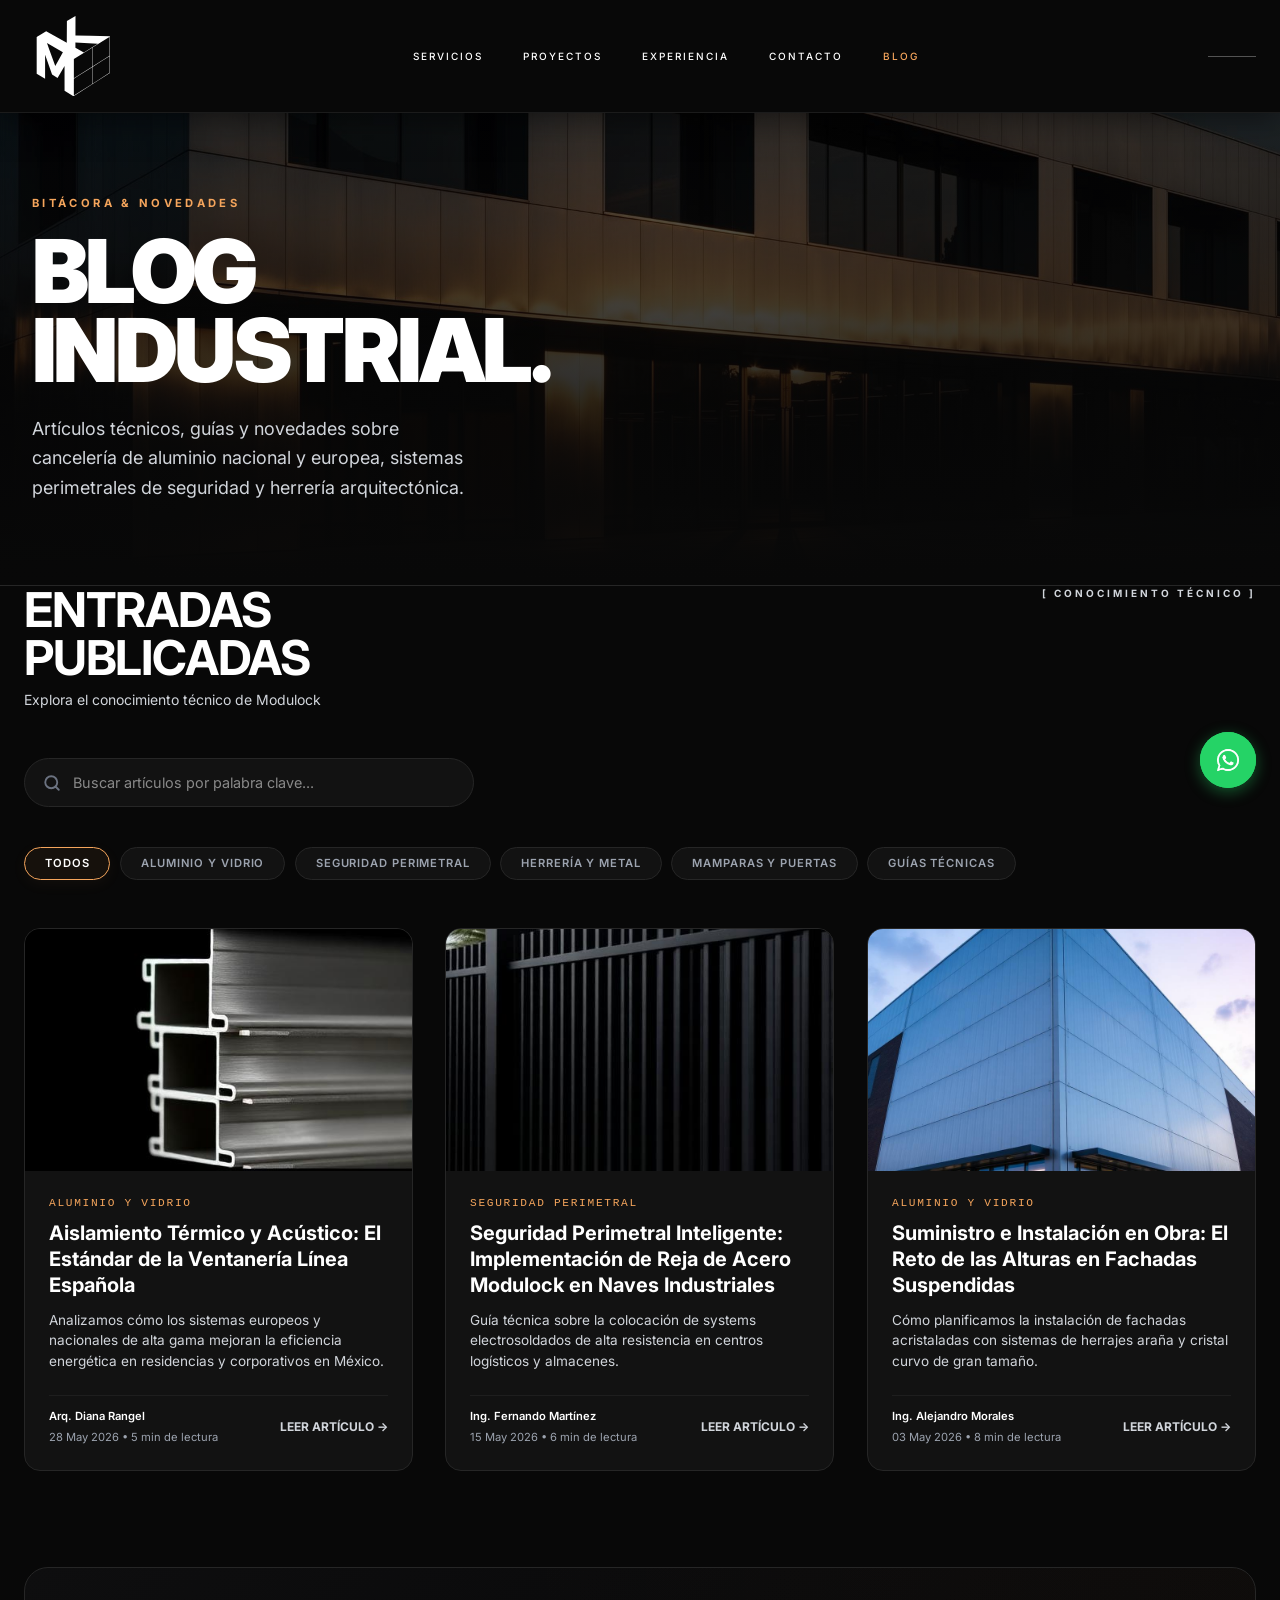
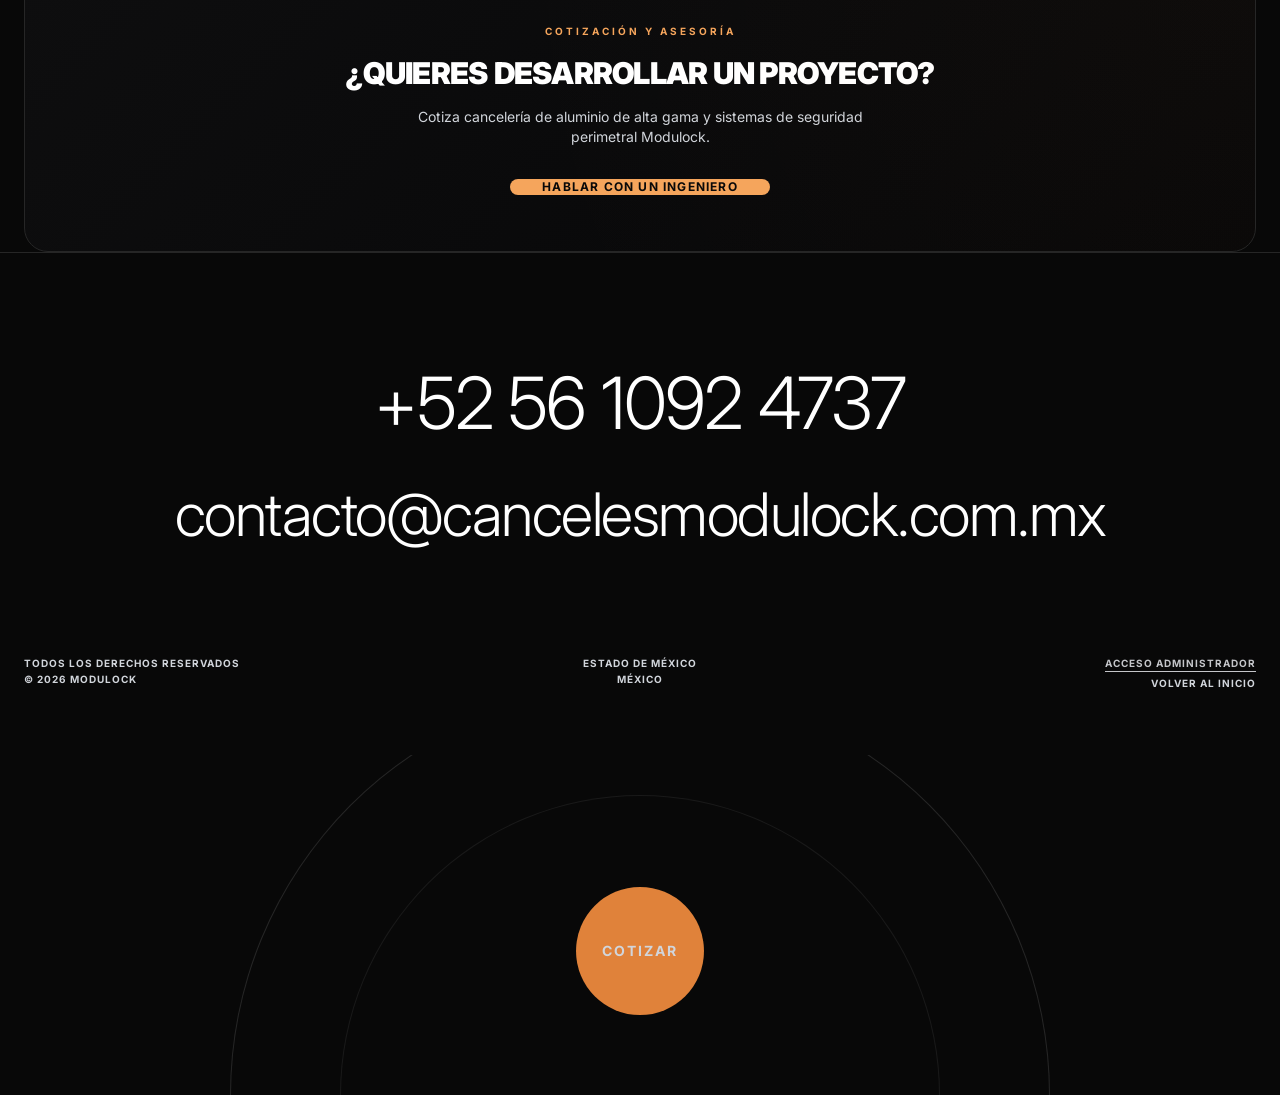
==== blog.html @ 8f5a72c9 "Actualizar numero telefonico de contacto y WhatsApp a 56 1092 4737" ====
<!DOCTYPE html>
<html lang="es">
<head>
    <meta charset="utf-8"/>
    <meta name="viewport" content="width=device-width, initial-scale=1"/>
    <title>Blog — Modulock | Cancelería de Aluminio, Vidrio y Seguridad</title>
    <meta name="theme-color" content="#080808"/>
    <meta name="description" content="Artículos técnicos, guías y novedades sobre cancelería de aluminio nacional y europea, sistemas perimetrales de seguridad y herrería arquitectónica."/>
    <link rel="canonical" href="https://cancelesmodulock.com.mx/blog.html" />

    <!-- Favicons -->
    <link rel="icon" type="image/svg+xml" href="assets/favicon.svg?v=3" />
    <link rel="apple-touch-icon" href="assets/ML-BlancoNAranja.png" />
    
    <!-- Open Graph Metadata -->
    <meta property="og:type" content="website"/>
    <meta property="og:site_name" content="Modulock"/>
    <meta property="og:title" content="Blog — Modulock | Artículos y Novedades de la Cancelería"/>
    <meta property="og:description" content="Artículos técnicos, guías y novedades sobre cancelería de aluminio nacional y europea, sistemas perimetrales de seguridad y herrería arquitectónica."/>
    <meta property="og:url" content="https://cancelesmodulock.com.mx/blog.html"/>
    <meta property="og:image" content="https://cancelesmodulock.com.mx/assets/ML-BlancoNAranja.png"/>

    <!-- Twitter Card Metadata -->
    <meta name="twitter:card" content="summary_large_image"/>
    <meta name="twitter:title" content="Blog — Modulock | Artículos y Novedades de la Cancelería"/>
    <meta name="twitter:description" content="Artículos técnicos, guías y novedades sobre cancelería de aluminio nacional y europea, sistemas perimetrales de seguridad y herrería arquitectónica."/>
    <meta name="twitter:image" content="https://cancelesmodulock.com.mx/assets/ML-BlancoNAranja.png"/>

    <!-- Structured Data JSON-LD (Local Business / Contractor) -->
    <script type="application/ld+json">
    {
      "@context": "https://schema.org",
      "@type": "GeneralContractor",
      "name": "Modulock",
      "alternateName": "Grupo CAAM Modulock",
      "description": "Fabricación e instalación de cancelería de aluminio nacional y europea, sistemas de seguridad perimetral, reja de acero Modulock, malla ciclónica, barandales de acero inoxidable y mamparas sanitarias en México.",
      "url": "https://cancelesmodulock.com.mx/",
      "logo": "https://cancelesmodulock.com.mx/assets/ML-BlancoNAranja.png",
      "image": "https://cancelesmodulock.com.mx/assets/hero-bg.jpg",
      "telephone": "+52-55-5880-9974",
      "email": "contacto@cancelesmodulock.com.mx",
      "address": {
        "@type": "PostalAddress",
        "streetAddress": "Cuauhtémoc 19, San Juan Atlamica",
        "addressLocality": "Cuautitlán Izcalli",
        "addressRegion": "Estado de México",
        "postalCode": "54729",
        "addressCountry": "MX"
      },
      "geo": {
        "@type": "GeoCoordinates",
        "latitude": 19.6897,
        "longitude": -99.2154
      },
      "openingHoursSpecification": {
        "@type": "OpeningHoursSpecification",
        "dayOfWeek": [
          "Monday",
          "Tuesday",
          "Wednesday",
          "Thursday",
          "Friday"
        ],
        "opens": "09:00",
        "closes": "18:00"
      },
      "sameAs": [
        "https://www.facebook.com/profile.php?id=100063681050874&mibextid=wwXIfr&rdid=407tLcS89V7k2iOK&share_url=https%3A%2F%2Fwww.facebook.com%2Fshare%2F1LDk3gda85%2F%3Fmibextid%3DwwXIfr"
      ],
      "areaServed": {
        "@type": "Country",
        "name": "Mexico"
      }
    }
    </script>

    <!-- Structured Data JSON-LD (Blog Schema) -->
    <script type="application/ld+json">
    {
      "@context": "https://schema.org",
      "@type": "Blog",
      "name": "Blog Industrial Modulock",
      "description": "Artículos técnicos, guías y novedades sobre cancelería de aluminio nacional y europea, sistemas perimetrales de seguridad y herrería arquitectónica.",
      "url": "https://cancelesmodulock.com.mx/blog.html",
      "publisher": {
        "@type": "Organization",
        "name": "Modulock",
        "logo": {
          "@type": "ImageObject",
          "url": "https://cancelesmodulock.com.mx/assets/ML-BlancoNAranja.png"
        }
      },
      "blogPost": [
        {
          "@type": "BlogPosting",
          "headline": "Aislamiento Térmico y Acústico: El Estándar de la Ventanería Línea Española",
          "datePublished": "2026-05-28",
          "image": "https://cancelesmodulock.com.mx/assets/service-aluminum-DfJojfyS.jpg",
          "description": "Analizamos cómo los sistemas europeos y nacionales de alta gama mejoran la eficiencia energética en residencias y corporativos en México."
        },
        {
          "@type": "BlogPosting",
          "headline": "Seguridad Perimetral Inteligente: Implementación de Reja de Acero Modulock en Naves Industriales",
          "datePublished": "2026-05-15",
          "image": "https://cancelesmodulock.com.mx/assets/service-fencing-BTbCOTmA.jpg",
          "description": "Guía técnica sobre la colocación de sistemas electrosoldados de alta resistencia en centros logísticos y almacenes."
        },
        {
          "@type": "BlogPosting",
          "headline": "Suministro e Instalación en Obra: El Reto de las Alturas en Fachadas Suspendidas",
          "datePublished": "2026-05-03",
          "image": "https://cancelesmodulock.com.mx/assets/project-commercial-Du_Spt2l.jpg",
          "description": "Cómo planificamos la instalación de fachadas acristaladas con sistemas de herrajes araña y cristal curvo de gran tamaño."
        }
      ]
    }
    </script>

    <!-- Stylesheets -->
    <link rel="stylesheet" href="styles.css" />
    <link rel="stylesheet" href="https://fonts.googleapis.com/css2?family=Inter:wght@300;400;500;700;800;900&amp;display=swap" />
</head>
<body class="bg-background text-foreground">
    <main class="bg-background text-foreground min-h-screen">
        
        <!-- Navigation Header -->
        <nav class="fixed top-0 w-full z-50 px-6 py-4 flex justify-between items-center text-foreground">
            <a href="index.html" class="flex items-center gap-2">
                <img src="assets/ML-BlancoNAranja.svg" alt="Modulock" class="logo-custom-size object-contain"/>
            </a>
            
            <div class="hidden md:flex gap-10 text-[10px] font-medium tracking-[0.2em] uppercase">
                <a href="index.html#services" class="hover:opacity-50 transition-opacity">Servicios</a>
                <a href="index.html#projects" class="hover:opacity-50 transition-opacity">Proyectos</a>
                <a href="index.html#why" class="hover:opacity-50 transition-opacity">Experiencia</a>
                <a href="index.html#contact" class="hover:opacity-50 transition-opacity">Contacto</a>
                <a href="blog.html" class="hover:opacity-50 transition-opacity" style="color: var(--primary-glow)">Blog</a>
            </div>
            
            <div class="flex items-center gap-4">
                <div class="h-px w-12 bg-foreground/30 hidden sm:block md:hidden"></div>
                <span class="text-[10px] font-bold tracking-[0.1em] opacity-60 hidden sm:inline">MX / 2026</span>
                <!-- Hamburger Button -->
                <button id="mobileMenuToggle" class="flex md:hidden flex-col justify-between w-6 h-4 text-foreground focus:outline-none z-50 cursor-pointer" aria-label="Menú de navegación">
                    <span class="w-full h-[2px] bg-foreground rounded-full transition-all duration-300 origin-left" id="hamburgerLine1"></span>
                    <span class="w-full h-[2px] bg-foreground rounded-full transition-opacity duration-300" id="hamburgerLine2"></span>
                    <span class="w-full h-[2px] bg-foreground rounded-full transition-all duration-300 origin-left" id="hamburgerLine3"></span>
                </button>
            </div>
        </nav>

        <!-- Mobile Navigation Menu Drawer -->
        <div id="mobileMenuDrawer" class="fixed inset-0 bg-background/95 backdrop-blur-lg z-40 flex flex-col justify-center items-center gap-8 opacity-0 pointer-events-none transition-all duration-300 md:hidden">
            <a href="index.html#services" class="mobile-menu-link text-2xl font-bold uppercase tracking-widest hover:text-primary transition-colors">Servicios</a>
            <a href="index.html#projects" class="mobile-menu-link text-2xl font-bold uppercase tracking-widest hover:text-primary transition-colors">Proyectos</a>
            <a href="index.html#why" class="mobile-menu-link text-2xl font-bold uppercase tracking-widest hover:text-primary transition-colors">Experiencia</a>
            <a href="index.html#contact" class="mobile-menu-link text-2xl font-bold uppercase tracking-widest hover:text-primary transition-colors">Contacto</a>
            <a href="blog.html" class="mobile-menu-link text-2xl font-bold uppercase tracking-widest hover:text-primary transition-colors" style="color: var(--primary-glow)">Blog</a>
        </div>

        <!-- ==========================================================================
           GRID VIEW (BLOG HOME)
           ========================================================================== -->
        <div id="blogGridView">
            <section id="top" class="blog-hero-section">
                <div class="absolute inset-0 z-0">
                    <img src="assets/hero-facade-D3hdqyy-.jpg" alt="Fachada de aluminio por Modulock" width="1920" height="1280" class="w-full h-full object-cover brightness-50"/>
                    <div class="absolute inset-0 bg-gradient-to-t from-background via-background/40 to-transparent"></div>
                </div>
                
                <div class="relative z-10 max-w-7xl mx-auto w-full">
                    <div class="grid md:grid-cols-12 gap-12 items-end">
                        <div class="md:col-span-8 scroll-reveal">
                            <span class="blog-hero-tag">Bitácora &amp; Novedades</span>
                            <h1 class="blog-hero-title">Blog<br/>Industrial.</h1>
                            <p class="max-w-md text-lg text-muted-foreground leading-relaxed">
                                Artículos técnicos, guías y novedades sobre cancelería de aluminio nacional y europea, sistemas perimetrales de seguridad y herrería arquitectónica.
                            </p>
                        </div>
                    </div>
                </div>
            </section>

            <!-- Blog Posts Grid Section -->
            <section class="py-24 px-6 border-t border-border">
                <div class="max-w-7xl mx-auto">
                    <div class="flex flex-col md:flex-row justify-between items-start md:items-end mb-12 scroll-reveal gap-6">
                        <div>
                            <h2 class="text-3xl md:text-5xl font-bold tracking-tight uppercase leading-none mb-2">Entradas<br/>Publicadas</h2>
                            <p class="text-sm text-muted-foreground">Explora el conocimiento técnico de Modulock</p>
                        </div>
                        <span class="text-[10px] font-bold tracking-[0.3em] uppercase text-muted-foreground hidden md:block">[ Conocimiento Técnico ]</span>
                    </div>

                    <!-- Search Bar & Category Chips -->
                    <div class="scroll-reveal" style="transition-delay: 0.1s;">
                        <div class="search-container">
                            <svg class="search-icon-svg" xmlns="http://www.w3.org/2000/svg" width="18" height="18" viewBox="0 0 24 24" fill="none" stroke="currentColor" stroke-width="2.5" stroke-linecap="round" stroke-linejoin="round"><circle cx="11" cy="11" r="8"/><line x1="21" y1="21" x2="16.65" y2="16.65"/></svg>
                            <input type="text" id="blogSearchInput" class="search-input" placeholder="Buscar artículos por palabra clave..." aria-label="Buscar artículos" />
                        </div>

                        <div class="category-pills" id="categoryPills">
                            <button class="category-pill active" data-category="Todos">Todos</button>
                            <button class="category-pill" data-category="Aluminio y Vidrio">Aluminio y Vidrio</button>
                            <button class="category-pill" data-category="Seguridad Perimetral">Seguridad Perimetral</button>
                            <button class="category-pill" data-category="Herrería y Metal">Herrería y Metal</button>
                            <button class="category-pill" data-category="Mamparas y Puertas">Mamparas y Puertas</button>
                            <button class="category-pill" data-category="Guías Técnicas">Guías Técnicas</button>
                        </div>
                    </div>
                    
                    <!-- Posts Container -->
                    <div id="blogPostsGrid" class="grid grid-cols-1 md:grid-cols-2 lg:grid-cols-3 gap-8">
                        <!-- Pre-populated for SEO crawlers (will be replaced or handled dynamically) -->
                        <article class="blog-card scroll-reveal">
                            <div class="blog-card-img-wrapper">
                                <img src="assets/service-aluminum-DfJojfyS.jpg" alt="Aislamiento Térmico y Acústico" class="blog-card-img" loading="lazy" />
                            </div>
                            <div class="blog-card-content">
                                <span class="blog-card-category">Aluminio y Vidrio</span>
                                <h3 class="blog-card-title">Aislamiento Térmico y Acústico: El Estándar de la Ventanería Línea Española</h3>
                                <p class="blog-card-excerpt">Analizamos cómo los sistemas europeos y nacionales de alta gama mejoran la eficiencia energética en residencias y corporativos en México.</p>
                                <div class="blog-card-meta">
                                    <span>28 May 2026</span>
                                    <button class="read-more-btn font-bold text-xs uppercase tracking-wider hover:opacity-80 transition-opacity" style="color: var(--primary-glow)">Leer artículo →</button>
                                </div>
                            </div>
                        </article>
                    </div>

                    <!-- Project CTA Banner -->
                    <div class="newsletter-card scroll-reveal">
                        <span class="block text-[10px] font-bold tracking-[0.3em] uppercase text-primary-glow mb-4">Cotización y Asesoría</span>
                        <h3 class="text-2xl md:text-3xl font-black uppercase text-white tracking-tight mb-4">¿Quieres desarrollar un proyecto?</h3>
                        <p class="text-sm text-muted-foreground max-w-md mx-auto mb-8">
                            Cotiza cancelería de aluminio de alta gama y sistemas de seguridad perimetral Modulock.
                        </p>
                        <div class="flex justify-center">
                            <a href="index.html#contact" class="inline-block bg-primary text-primary-foreground font-bold text-xs uppercase tracking-widest px-8 py-3.5 rounded-full hover:scale-105 transition-transform" style="background-color: var(--primary-glow) !important; color: #080808 !important; text-decoration: none;">Hablar con un Ingeniero</a>
                        </div>
                    </div>
                </div>
            </section>
        </div>


        <!-- ==========================================================================
           ARTICLE VIEW (INDIVIDUAL POST DETAILS)
           ========================================================================== -->
        <section id="blogArticleView" class="article-view-section py-32 px-6">
            <div class="max-w-5xl mx-auto">
                <!-- Back Button -->
                <div class="back-to-blog-btn" id="backToBlogBtn">
                    <svg xmlns="http://www.w3.org/2000/svg" width="16" height="16" viewBox="0 0 24 24" fill="none" stroke="currentColor" stroke-width="2.5" stroke-linecap="round" stroke-linejoin="round"><line x1="19" y1="12" x2="5" y2="12"/><polyline points="12 19 5 12 12 5"/></svg>
                    Volver al Blog
                </div>

                <!-- Article Header / Hero Image -->
                <div class="article-hero-section" id="articleHero">
                    <img src="assets/hero-facade-D3hdqyy-.jpg" id="articleHeroImg" alt="Portada de Artículo" class="absolute inset-0 w-full h-full object-cover brightness-50" />
                    <div class="absolute inset-0 bg-gradient-to-t from-background via-background/25 to-transparent"></div>
                    
                    <div class="relative z-10 p-6 md:p-12 max-w-4xl">
                        <div class="breadcrumbs" id="articleBreadcrumbs">
                            <a id="breadcrumbHome">Blog</a>
                            <span class="opacity-40">/</span>
                            <span id="breadcrumbCategory" class="text-primary-glow font-bold"></span>
                        </div>
                        <h1 class="article-hero-title" id="articleTitle">Título del Artículo</h1>
                        
                        <div class="article-meta-info" id="articleMeta">
                            <span id="articleAuthorName" class="font-semibold text-white">Nombre del Autor</span>
                            <div class="article-meta-sep"></div>
                            <span id="articleDate">Fecha</span>
                            <div class="article-meta-sep"></div>
                            <span id="articleReadTime" class="text-primary-glow">Tiempo de Lectura</span>
                        </div>
                    </div>
                </div>

                <!-- Article Body -->
                <div class="article-body-wrapper">
                    <div class="article-content" id="articleContent">
                        <!-- Dynamic article text contents render here -->
                    </div>

                    <!-- CTA contextual (after introduction, inside article or just before bio) -->
                    <div class="newsletter-card" style="margin-top: 4rem; padding: 2.5rem !important;">
                        <h4 class="text-lg font-bold text-white uppercase tracking-wider mb-2">¿Tienes un proyecto comercial o industrial en mente?</h4>
                        <p class="text-xs text-muted-foreground mb-6">Cotiza cancelería de aluminio de alta gama y sistemas de cercado de seguridad perimetral Modulock.</p>
                        <a href="index.html#contact" class="inline-block bg-primary text-primary-foreground font-bold text-xs uppercase tracking-widest px-8 py-3.5 rounded-full hover:scale-105 transition-transform">Hablar con un Ingeniero</a>
                    </div>

                    <!-- Author Block -->
                    <div class="author-block" id="articleAuthorBlock">
                        <img src="assets/ML-BlancoNAranja.svg" id="authorAvatar" alt="Avatar de Autor" class="author-avatar" />
                        <div class="author-info">
                            <h4 class="author-name" id="authorName">Nombre del Autor</h4>
                            <div class="author-role" id="authorRole">Cargo de Autor</div>
                            <p class="author-bio" id="authorBio">Breve biografía detallando su experiencia y capacidades en la construcción e ingeniería.</p>
                        </div>
                    </div>

                    <!-- Related Articles Grid -->
                    <div class="related-posts-section" id="relatedPostsSection">
                        <h3 class="related-title">Artículos Relacionados</h3>
                        <div id="relatedPostsGrid" class="grid grid-cols-1 md:grid-cols-2 gap-8">
                            <!-- Related cards load here -->
                        </div>
                    </div>
                </div>
            </div>
        </section>

        <!-- Footer -->
        <footer class="relative pt-24 pb-0 border-t border-border px-6 overflow-hidden">
            <div class="max-w-7xl mx-auto">
                <div class="text-center space-y-3 scroll-reveal">
                    <a href="tel:+525610924737" class="block text-[clamp(1.5rem,7vw,4.5rem)] font-light tracking-tight hover:text-primary transition-colors break-words">+52 56 1092 4737</a>
                    <a href="mailto:contacto@cancelesmodulock.com.mx" class="block text-[clamp(1.25rem,6vw,3.75rem)] font-light tracking-tight hover:text-primary transition-colors break-all">contacto@cancelesmodulock.com.mx</a>
                </div>
                
                <div class="mt-16 md:mt-24 grid grid-cols-1 sm:grid-cols-2 md:grid-cols-3 gap-6 md:gap-8 text-[10px] font-bold uppercase tracking-widest scroll-reveal">
                    <div class="text-muted-foreground leading-relaxed text-center sm:text-left">Todos los derechos reservados<br/>© 2026 MODULOCK</div>
                    <div class="text-muted-foreground leading-relaxed text-center">Estado de México<br/>México</div>
                    <div class="text-muted-foreground leading-relaxed space-y-1 text-center sm:text-right">
                        <span id="adminTrigger" class="block admin-trigger-btn mb-1">Acceso Administrador</span>
                        <a href="index.html" class="block hover:text-primary transition-colors">Volver al Inicio</a>
                    </div>
                </div>
                
                <div class="relative mt-16 h-[200px] md:h-[340px] flex items-end justify-center overflow-hidden">
                    <div class="absolute bottom-0 left-1/2 -translate-x-1/2 w-[90vw] md:w-[820px] aspect-[2/1] border-t border-l border-r border-border rounded-t-full"></div>
                    <div class="absolute bottom-0 left-1/2 -translate-x-1/2 w-[65vw] md:w-[600px] aspect-[2/1] border-t border-l border-r border-border/60 rounded-t-full"></div>
                    <a href="index.html#contact" class="glow-ring relative z-10 mb-12 md:mb-20 size-24 md:size-32 rounded-full bg-primary text-primary-foreground flex items-center justify-center text-xs md:text-sm font-bold uppercase tracking-[0.15em] hover:scale-105 transition-transform">Cotizar</a>
                </div>
                

            </div>
        </footer>

        <!-- ==========================================================================
           ADMIN PORTAL MODALS
           ========================================================================== */ -->

        <!-- Modal 1: Login Form -->
        <div id="loginModal" class="admin-modal-overlay">
            <div class="admin-modal-container">
                <div class="admin-modal-header">
                    <h3 class="admin-modal-title">Panel de Acceso</h3>
                    <span id="closeLoginBtn" class="admin-modal-close-btn font-bold text-xl">&times;</span>
                </div>
                <form id="loginForm" class="space-y-6">
                    <div class="admin-form-group" style="margin-bottom: 1rem;">
                        <label class="admin-label">Usuario</label>
                        <select id="adminUserInput" class="admin-select" required>
                            <option value="Alexandra Ortiz">Alexandra Ortiz</option>
                            <option value="Modulock Team">Modulock Team</option>
                        </select>
                    </div>
                    <div class="admin-form-group">
                        <label class="admin-label">Contraseña del Administrador</label>
                        <input type="password" id="adminPasswordInput" class="admin-input" placeholder="••••••••" required autocomplete="current-password" />
                        <div id="loginError" class="text-red-500 text-xs mt-2" style="color: #ef4444; font-size: 0.75rem; display: none;">Usuario o contraseña incorrectos. Inténtelo de nuevo.</div>
                    </div>
                    <button type="submit" class="admin-submit-btn">Ingresar</button>
                </form>
            </div>
        </div>

        <!-- Modal 2: Admin Panel (Write Post) -->
        <div id="adminPanelModal" class="admin-modal-overlay">
            <div class="admin-modal-container" style="max-width: 650px;">
                <div class="admin-modal-header">
                    <div>
                        <h3 class="admin-modal-title">Redactar Entrada</h3>
                        <span class="text-xs text-green-500 font-bold" style="color: #10b981;">ADMINISTRADOR AUTENTICADO</span>
                    </div>
                    <button id="logoutBtn" class="admin-logout-btn">Cerrar Sesión</button>
                </div>
                <form id="createPostForm" class="space-y-6">
                    <div class="admin-form-group">
                        <label class="admin-label">Título del Artículo</label>
                        <input type="text" id="postTitle" class="admin-input" placeholder="Ej. Ventajas del Aluminio Línea Española" required />
                    </div>
                    <div class="admin-form-group">
                        <label class="admin-label">Categoría / Línea</label>
                        <select id="postCategory" class="admin-select">
                            <option>Aluminio y Vidrio</option>
                            <option>Herrería y Metal</option>
                            <option>Seguridad Perimetral</option>
                            <option>Guías Técnicas</option>
                            <option>Casos de Éxito</option>
                        </select>
                    </div>
                    <div class="admin-form-group">
                        <label class="admin-label">Imagen de Portada</label>
                        <div class="admin-image-source-selector" style="display: flex; gap: 1.5rem; margin-bottom: 0.75rem;">
                            <label style="display: flex; align-items: center; gap: 0.5rem; font-size: 0.8rem; cursor: pointer; color: #fff;">
                                <input type="radio" name="imageSource" value="default" checked style="accent-color: var(--primary-glow);" />
                                Predeterminada del Sitio
                            </label>
                            <label style="display: flex; align-items: center; gap: 0.5rem; font-size: 0.8rem; cursor: pointer; color: #fff;">
                                <input type="radio" name="imageSource" value="upload" style="accent-color: var(--primary-glow);" />
                                Subir Imagen Personalizada
                            </label>
                        </div>
                        
                        <div id="defaultImageContainer">
                            <select id="postImage" class="admin-select">
                                <option value="assets/service-aluminum-DfJojfyS.jpg">Aluminio y Vidrio (Fondo)</option>
                                <option value="assets/service-structural-CjurY88P.jpg">Estructura y Metal (Fondo)</option>
                                <option value="assets/service-fencing-BTbCOTmA.jpg">Cercados y Malla (Fondo)</option>
                                <option value="assets/project-commercial-Du_Spt2l.jpg">Obra Comercial (Fondo)</option>
                                <option value="assets/project-industrial-BOXizEMv.jpg">Obra Industrial (Fondo)</option>
                                <option value="assets/project-residential-DJPn9rzY.jpg">Obra Residencial (Fondo)</option>
                            </select>
                        </div>
                        
                        <div id="uploadImageContainer" style="display: none;">
                            <div class="upload-dropzone" id="uploadDropzone">
                                <input type="file" id="postImageFile" accept="image/*" style="display: none;" />
                                <div class="upload-prompt" id="uploadPrompt">
                                    <svg xmlns="http://www.w3.org/2000/svg" width="24" height="24" viewBox="0 0 24 24" fill="none" stroke="currentColor" stroke-width="2" stroke-linecap="round" stroke-linejoin="round" class="mx-auto mb-2 text-muted-foreground" style="color: #6b7280; display: block; margin: 0 auto 0.5rem;"><path d="M21 15v4a2 2 0 0 1-2 2H5a2 2 0 0 1-2-2v-4"/><polyline points="17 8 12 3 7 8"/><line x1="12" y1="3" x2="12" y2="15"/></svg>
                                    <span class="text-xs text-muted-foreground" style="color: #9ca3af; font-weight: 500;">Arrastra una imagen aquí o haz clic para buscar</span>
                                </div>
                                <div id="imagePreviewContainer" style="display: none; margin-top: 0.75rem; position: relative; border-radius: 0.5rem; overflow: hidden; aspect-ratio: 16/9; max-height: 150px; border: 1px solid var(--border);">
                                    <img id="imagePreview" src="" alt="Vista previa" style="width: 100%; height: 100%; object-fit: cover;" />
                                    <button type="button" id="removeUploadedImage" style="position: absolute; top: 0.5rem; right: 0.5rem; background: rgba(0,0,0,0.7); color: #ef4444; border: none; border-radius: 50%; width: 1.75rem; height: 1.75rem; display: flex; align-items: center; justify-content: center; cursor: pointer; font-weight: bold; font-size: 1rem; transition: background 0.2s;">&times;</button>
                                </div>
                            </div>
                        </div>
                    </div>
                    <div class="admin-form-group">
                        <label class="admin-label">Resumen Breve (Aparece en la tarjeta)</label>
                        <input type="text" id="postExcerpt" class="admin-input" placeholder="Ej. Descubre por qué la cancelería europea es el estándar de aislamiento..." required />
                    </div>
                    <div class="admin-form-group">
                        <label class="admin-label">Contenido Completo del Artículo</label>
                        <textarea id="postContent" class="admin-textarea" rows="6" placeholder="Escribe aquí el desarrollo del artículo (soporta saltos de párrafo)..." required></textarea>
                    </div>
                    <button type="submit" class="admin-submit-btn">Publicar Artículo</button>
                </form>
            </div>
        </div>

    <!-- WhatsApp Floating Button -->
    <a href="https://wa.me/525610924737?text=Hola,%20me%20gustaría%20solicitar%20una%20cotización" target="_blank" rel="noopener noreferrer" class="whatsapp-btn-float" aria-label="Contacto por WhatsApp">
        <img src="assets/whatsapp.png" alt="WhatsApp" />
    </a>
    </main>

    <!-- Blog Logic script -->
    <script src="blog.js"></script>
</body>
</html>
---- styles.css ----
@layer properties{@supports (((-webkit-hyphens:none)) and (not (margin-trim:inline))) or ((-moz-orient:inline) and (not (color:rgb(from red r g b)))){*,:before,:after,::backdrop{--tw-translate-x:0;--tw-translate-y:0;--tw-translate-z:0;--tw-rotate-x:initial;--tw-rotate-y:initial;--tw-rotate-z:initial;--tw-skew-x:initial;--tw-skew-y:initial;--tw-space-y-reverse:0;--tw-space-x-reverse:0;--tw-border-style:solid;--tw-gradient-position:initial;--tw-gradient-from:#0000;--tw-gradient-via:#0000;--tw-gradient-to:#0000;--tw-gradient-stops:initial;--tw-gradient-via-stops:initial;--tw-gradient-from-position:0%;--tw-gradient-via-position:50%;--tw-gradient-to-position:100%;--tw-leading:initial;--tw-font-weight:initial;--tw-tracking:initial;--tw-ordinal:initial;--tw-slashed-zero:initial;--tw-numeric-figure:initial;--tw-numeric-spacing:initial;--tw-numeric-fraction:initial;--tw-shadow:0 0 #0000;--tw-shadow-color:initial;--tw-shadow-alpha:100%;--tw-inset-shadow:0 0 #0000;--tw-inset-shadow-color:initial;--tw-inset-shadow-alpha:100%;--tw-ring-color:initial;--tw-ring-shadow:0 0 #0000;--tw-inset-ring-color:initial;--tw-inset-ring-shadow:0 0 #0000;--tw-ring-inset:initial;--tw-ring-offset-width:0px;--tw-ring-offset-color:#fff;--tw-ring-offset-shadow:0 0 #0000;--tw-outline-style:solid;--tw-blur:initial;--tw-brightness:initial;--tw-contrast:initial;--tw-grayscale:initial;--tw-hue-rotate:initial;--tw-invert:initial;--tw-opacity:initial;--tw-saturate:initial;--tw-sepia:initial;--tw-drop-shadow:initial;--tw-drop-shadow-color:initial;--tw-drop-shadow-alpha:100%;--tw-drop-shadow-size:initial;--tw-backdrop-blur:initial;--tw-backdrop-brightness:initial;--tw-backdrop-contrast:initial;--tw-backdrop-grayscale:initial;--tw-backdrop-hue-rotate:initial;--tw-backdrop-invert:initial;--tw-backdrop-opacity:initial;--tw-backdrop-saturate:initial;--tw-backdrop-sepia:initial;--tw-duration:initial;--tw-ease:initial;--tw-scale-x:1;--tw-scale-y:1;--tw-scale-z:1;--tw-content:"";--tw-animation-delay:0s;--tw-animation-direction:normal;--tw-animation-duration:initial;--tw-animation-fill-mode:none;--tw-animation-iteration-count:1;--tw-enter-blur:0;--tw-enter-opacity:1;--tw-enter-rotate:0;--tw-enter-scale:1;--tw-enter-translate-x:0;--tw-enter-translate-y:0;--tw-exit-blur:0;--tw-exit-opacity:1;--tw-exit-rotate:0;--tw-exit-scale:1;--tw-exit-translate-x:0;--tw-exit-translate-y:0}}}@layer theme{:root,:host{--font-sans:"Inter", system-ui, sans-serif;--font-mono:ui-monospace, SFMono-Regular, Menlo, Monaco, Consolas, "Liberation Mono", "Courier New", monospace;--color-black:#000;--spacing:.25rem;--container-sm:24rem;--container-md:28rem;--container-lg:32rem;--container-7xl:80rem;--text-xs:.75rem;--text-xs--line-height:calc(1 / .75);--text-sm:.875rem;--text-sm--line-height:calc(1.25 / .875);--text-base:1rem;--text-base--line-height: 1.5 ;--text-lg:1.125rem;--text-lg--line-height:calc(1.75 / 1.125);--text-xl:1.25rem;--text-xl--line-height:calc(1.75 / 1.25);--text-2xl:1.5rem;--text-2xl--line-height:calc(2 / 1.5);--text-3xl:1.875rem;--text-3xl--line-height: 1.2 ;--text-4xl:2.25rem;--text-4xl--line-height:calc(2.5 / 2.25);--text-5xl:3rem;--text-5xl--line-height:1;--text-6xl:3.75rem;--text-6xl--line-height:1;--text-7xl:4.5rem;--text-7xl--line-height:1;--font-weight-light:300;--font-weight-normal:400;--font-weight-medium:500;--font-weight-semibold:600;--font-weight-bold:700;--font-weight-black:900;--tracking-tighter:-.05em;--tracking-tight:-.025em;--tracking-widest:.1em;--leading-snug:1.375;--leading-relaxed:1.625;--radius-2xl:1rem;--radius-3xl:1.5rem;--ease-in-out:cubic-bezier(.4, 0, .2, 1);--animate-pulse:pulse 2s cubic-bezier(.4, 0, .6, 1) infinite;--blur-md:12px;--aspect-video:16 / 9;--default-transition-duration:.15s;--default-transition-timing-function:cubic-bezier(.4, 0, .2, 1);--default-font-family:"Inter", system-ui, sans-serif;--default-mono-font-family:var(--font-mono);--color-background:var(--background);--color-foreground:var(--foreground);--color-border:var(--border)}}@layer base{*,:after,:before,::backdrop{box-sizing:border-box;border:0 solid;margin:0;padding:0}::file-selector-button{box-sizing:border-box;border:0 solid;margin:0;padding:0}html,:host{-webkit-text-size-adjust:100%;tab-size:4;line-height:1.5;font-family:var(--default-font-family,ui-sans-serif, system-ui, sans-serif, "Apple Color Emoji", "Segoe UI Emoji", "Segoe UI Symbol", "Noto Color Emoji");font-feature-settings:var(--default-font-feature-settings,normal);font-variation-settings:var(--default-font-variation-settings,normal);-webkit-tap-highlight-color:transparent}hr{height:0;color:inherit;border-top-width:1px}abbr:where([title]){-webkit-text-decoration:underline dotted;text-decoration:underline dotted}h1,h2,h3,h4,h5,h6{font-size:inherit;font-weight:inherit}a{color:inherit;-webkit-text-decoration:inherit;text-decoration:inherit}b,strong{font-weight:bolder}code,kbd,samp,pre{font-family:var(--default-mono-font-family,ui-monospace, SFMono-Regular, Menlo, Monaco, Consolas, "Liberation Mono", "Courier New", monospace);font-feature-settings:var(--default-mono-font-feature-settings,normal);font-variation-settings:var(--default-mono-font-variation-settings,normal);font-size:1em}small{font-size:80%}sub,sup{vertical-align:baseline;font-size:75%;line-height:0;position:relative}sub{bottom:-.25em}sup{top:-.5em}table{text-indent:0;border-color:inherit;border-collapse:collapse}:-moz-focusring{outline:auto}progress{vertical-align:baseline}summary{display:list-item}ol,ul,menu{list-style:none}img,svg,video,canvas,audio,iframe,embed,object{vertical-align:middle;display:block}img,video{max-width:100%;height:auto}button,input,select,optgroup,textarea{font:inherit;font-feature-settings:inherit;font-variation-settings:inherit;letter-spacing:inherit;color:inherit;opacity:1;background-color:#0000;border-radius:0}::file-selector-button{font:inherit;font-feature-settings:inherit;font-variation-settings:inherit;letter-spacing:inherit;color:inherit;opacity:1;background-color:#0000;border-radius:0}:where(select:is([multiple],[size])) optgroup{font-weight:bolder}:where(select:is([multiple],[size])) optgroup option{padding-inline-start:20px}::file-selector-button{margin-inline-end:4px}::placeholder{opacity:1}@supports (not ((-webkit-appearance:-apple-pay-button))) or (contain-intrinsic-size:1px){::placeholder{color:currentColor}@supports (color:color-mix(in lab,red,red)){::placeholder{color:color-mix(in oklab,currentcolor 50%,transparent)}}}textarea{resize:vertical}::-webkit-search-decoration{-webkit-appearance:none}::-webkit-date-and-time-value{min-height:1lh;text-align:inherit}::-webkit-datetime-edit{display:inline-flex}::-webkit-datetime-edit-fields-wrapper{padding:0}::-webkit-datetime-edit{padding-block:0}::-webkit-datetime-edit-year-field{padding-block:0}::-webkit-datetime-edit-month-field{padding-block:0}::-webkit-datetime-edit-day-field{padding-block:0}::-webkit-datetime-edit-hour-field{padding-block:0}::-webkit-datetime-edit-minute-field{padding-block:0}::-webkit-datetime-edit-second-field{padding-block:0}::-webkit-datetime-edit-millisecond-field{padding-block:0}::-webkit-datetime-edit-meridiem-field{padding-block:0}::-webkit-calendar-picker-indicator{line-height:1}:-moz-ui-invalid{box-shadow:none}button,input:where([type=button],[type=reset],[type=submit]){appearance:button}::file-selector-button{appearance:button}::-webkit-inner-spin-button{height:auto}::-webkit-outer-spin-button{height:auto}[hidden]:where(:not([hidden=until-found])){display:none!important}*{border-color:var(--color-border)}html{scroll-behavior:smooth}body{background-color:var(--color-background);color:var(--color-foreground);font-family:var(--font-sans);-webkit-font-smoothing:antialiased}::selection{color:#080808;background:#fff}}@layer components;@layer utilities{.pointer-events-none{pointer-events:none}.invisible{visibility:hidden}.sr-only{clip-path:inset(50%);white-space:nowrap;border-width:0;width:1px;height:1px;margin:-1px;padding:0;position:absolute;overflow:hidden}.absolute{position:absolute}.fixed{position:fixed}.relative{position:relative}.inset-0{inset:calc(var(--spacing) * 0)}.inset-x-0{inset-inline:calc(var(--spacing) * 0)}.inset-y-0{inset-block:calc(var(--spacing) * 0)}.start{inset-inline-start:var(--spacing)}.-top-12{top:calc(var(--spacing) * -12)}.top-0{top:calc(var(--spacing) * 0)}.top-1\.5{top:calc(var(--spacing) * 1.5)}.top-1\/2{top:50%}.top-3\.5{top:calc(var(--spacing) * 3.5)}.top-4{top:calc(var(--spacing) * 4)}.top-\[1px\]{top:1px}.top-\[50\%\]{top:50%}.top-\[60\%\]{top:60%}.top-full{top:100%}.-right-6{right:calc(var(--spacing) * -6)}.-right-12{right:calc(var(--spacing) * -12)}.right-0{right:calc(var(--spacing) * 0)}.right-1{right:calc(var(--spacing) * 1)}.right-2{right:calc(var(--spacing) * 2)}.right-3{right:calc(var(--spacing) * 3)}.right-4{right:calc(var(--spacing) * 4)}.right-6{right:calc(var(--spacing) * 6)}.-bottom-6{bottom:calc(var(--spacing) * -6)}.-bottom-12{bottom:calc(var(--spacing) * -12)}.bottom-0{bottom:calc(var(--spacing) * 0)}.bottom-6{bottom:calc(var(--spacing) * 6)}.-left-12{left:calc(var(--spacing) * -12)}.left-0{left:calc(var(--spacing) * 0)}.left-1\/2{left:50%}.left-2{left:calc(var(--spacing) * 2)}.left-\[50\%\]{left:50%}.z-0{z-index:0}.z-10{z-index:10}.z-20{z-index:20}.z-50{z-index:50}.z-\[1\]{z-index:1}.-mx-1{margin-inline:calc(var(--spacing) * -1)}.mx-2{margin-inline:calc(var(--spacing) * 2)}.mx-3\.5{margin-inline:calc(var(--spacing) * 3.5)}.mx-auto{margin-inline:auto}.my-0\.5{margin-block:calc(var(--spacing) * .5)}.my-1{margin-block:calc(var(--spacing) * 1)}.-mt-4{margin-top:calc(var(--spacing) * -4)}.mt-1{margin-top:calc(var(--spacing) * 1)}.mt-1\.5{margin-top:calc(var(--spacing) * 1.5)}.mt-2{margin-top:calc(var(--spacing) * 2)}.mt-4{margin-top:calc(var(--spacing) * 4)}.mt-6{margin-top:calc(var(--spacing) * 6)}.mt-16{margin-top:calc(var(--spacing) * 16)}.mt-24{margin-top:calc(var(--spacing) * 24)}.mt-auto{margin-top:auto}.mr-2{margin-right:calc(var(--spacing) * 2)}.-mb-2{margin-bottom:calc(var(--spacing) * -2)}.mb-1{margin-bottom:calc(var(--spacing) * 1)}.mb-2{margin-bottom:calc(var(--spacing) * 2)}.mb-3{margin-bottom:calc(var(--spacing) * 3)}.mb-4{margin-bottom:calc(var(--spacing) * 4)}.mb-6{margin-bottom:calc(var(--spacing) * 6)}.mb-8{margin-bottom:calc(var(--spacing) * 8)}.mb-12{margin-bottom:calc(var(--spacing) * 12)}.mb-16{margin-bottom:calc(var(--spacing) * 16)}.mb-20{margin-bottom:calc(var(--spacing) * 20)}.mb-auto{margin-bottom:auto}.-ml-4{margin-left:calc(var(--spacing) * -4)}.ml-1{margin-left:calc(var(--spacing) * 1)}.ml-auto{margin-left:auto}.block{display:block}.flex{display:flex}.grid{display:grid}.hidden{display:none}.inline{display:inline}.inline-flex{display:inline-flex}.table{display:table}.aspect-\[2\/1\]{aspect-ratio:2}.aspect-\[4\/5\]{aspect-ratio:4/5}.aspect-square{aspect-ratio:1}.aspect-video{aspect-ratio:var(--aspect-video)}.size-\(--cell-size\){width:var(--cell-size);height:var(--cell-size)}.size-2{width:calc(var(--spacing) * 2);height:calc(var(--spacing) * 2)}.size-4{width:calc(var(--spacing) * 4);height:calc(var(--spacing) * 4)}.size-12{width:calc(var(--spacing) * 12);height:calc(var(--spacing) * 12)}.size-24{width:calc(var(--spacing) * 24);height:calc(var(--spacing) * 24)}.h-\(--cell-size\){height:var(--cell-size)}.h-1\.5{height:calc(var(--spacing) * 1.5)}.h-2{height:calc(var(--spacing) * 2)}.h-2\.5{height:calc(var(--spacing) * 2.5)}.h-3{height:calc(var(--spacing) * 3)}.h-3\.5{height:calc(var(--spacing) * 3.5)}.h-4{height:calc(var(--spacing) * 4)}.h-5{height:calc(var(--spacing) * 5)}.h-7{height:calc(var(--spacing) * 7)}.h-8{height:calc(var(--spacing) * 8)}.h-9{height:calc(var(--spacing) * 9)}.h-10{height:calc(var(--spacing) * 10)}.h-12{height:calc(var(--spacing) * 12)}.h-14{height:calc(var(--spacing) * 14)}.h-40{height:calc(var(--spacing) * 40)}.h-\[1px\]{height:1px}.h-\[200px\]{height:200px}.h-\[var\(--radix-navigation-menu-viewport-height\)\]{height:var(--radix-navigation-menu-viewport-height)}.h-\[var\(--radix-select-trigger-height\)\]{height:var(--radix-select-trigger-height)}.h-auto{height:auto}.h-full{height:100%}.h-px{height:1px}.h-svh{height:100svh}.max-h-\(--radix-context-menu-content-available-height\){max-height:var(--radix-context-menu-content-available-height)}.max-h-\(--radix-select-content-available-height\){max-height:var(--radix-select-content-available-height)}.max-h-\[300px\]{max-height:300px}.max-h-\[var\(--radix-dropdown-menu-content-available-height\)\]{max-height:var(--radix-dropdown-menu-content-available-height)}.min-h-0{min-height:calc(var(--spacing) * 0)}.min-h-\[60px\]{min-height:60px}.min-h-\[400px\]{min-height:400px}.min-h-screen{min-height:100vh}.min-h-svh{min-height:100svh}.w-\(--cell-size\){width:var(--cell-size)}.w-\(--sidebar-width\){width:var(--sidebar-width)}.w-0{width:calc(var(--spacing) * 0)}.w-1{width:calc(var(--spacing) * 1)}.w-2{width:calc(var(--spacing) * 2)}.w-2\.5{width:calc(var(--spacing) * 2.5)}.w-3{width:calc(var(--spacing) * 3)}.w-3\.5{width:calc(var(--spacing) * 3.5)}.w-3\/4{width:75%}.w-4{width:calc(var(--spacing) * 4)}.w-5{width:calc(var(--spacing) * 5)}.w-7{width:calc(var(--spacing) * 7)}.w-8{width:calc(var(--spacing) * 8)}.w-9{width:calc(var(--spacing) * 9)}.w-10{width:calc(var(--spacing) * 10)}.w-12{width:calc(var(--spacing) * 12)}.w-40{width:calc(var(--spacing) * 40)}.w-64{width:calc(var(--spacing) * 64)}.w-72{width:calc(var(--spacing) * 72)}.w-\[1px\]{width:1px}.w-\[65vw\]{width:65vw}.w-\[90vw\]{width:90vw}.w-\[100px\]{width:100px}.w-auto{width:auto}.w-fit{width:fit-content}.w-full{width:100%}.w-max{width:max-content}.w-px{width:1px}.max-w-\(--skeleton-width\){max-width:var(--skeleton-width)}.max-w-7xl{max-width:var(--container-7xl)}.max-w-\[28ch\]{max-width:28ch}.max-w-lg{max-width:var(--container-lg)}.max-w-max{max-width:max-content}.max-w-md{max-width:var(--container-md)}.max-w-sm{max-width:var(--container-sm)}.min-w-\(--cell-size\){min-width:var(--cell-size)}.min-w-0{min-width:calc(var(--spacing) * 0)}.min-w-5{min-width:calc(var(--spacing) * 5)}.min-w-8{min-width:calc(var(--spacing) * 8)}.min-w-9{min-width:calc(var(--spacing) * 9)}.min-w-10{min-width:calc(var(--spacing) * 10)}.min-w-\[8rem\]{min-width:8rem}.min-w-\[12rem\]{min-width:12rem}.min-w-\[var\(--radix-select-trigger-width\)\]{min-width:var(--radix-select-trigger-width)}.flex-1{flex:1}.shrink-0{flex-shrink:0}.grow{flex-grow:1}.grow-0{flex-grow:0}.basis-full{flex-basis:100%}.caption-bottom{caption-side:bottom}.border-collapse{border-collapse:collapse}.origin-\(--radix-context-menu-content-transform-origin\){transform-origin:var(--radix-context-menu-content-transform-origin)}.origin-\(--radix-dropdown-menu-content-transform-origin\){transform-origin:var(--radix-dropdown-menu-content-transform-origin)}.origin-\(--radix-hover-card-content-transform-origin\){transform-origin:var(--radix-hover-card-content-transform-origin)}.origin-\(--radix-menubar-content-transform-origin\){transform-origin:var(--radix-menubar-content-transform-origin)}.origin-\(--radix-popover-content-transform-origin\){transform-origin:var(--radix-popover-content-transform-origin)}.origin-\(--radix-select-content-transform-origin\){transform-origin:var(--radix-select-content-transform-origin)}.origin-\(--radix-tooltip-content-transform-origin\){transform-origin:var(--radix-tooltip-content-transform-origin)}.-translate-x-1\/2{--tw-translate-x: -50% ;translate:var(--tw-translate-x) var(--tw-translate-y)}.-translate-x-px{--tw-translate-x:-1px;translate:var(--tw-translate-x) var(--tw-translate-y)}.translate-x-\[-50\%\]{--tw-translate-x:-50%;translate:var(--tw-translate-x) var(--tw-translate-y)}.translate-x-px{--tw-translate-x:1px;translate:var(--tw-translate-x) var(--tw-translate-y)}.-translate-y-1\/2{--tw-translate-y: -50% ;translate:var(--tw-translate-x) var(--tw-translate-y)}.translate-y-\[-50\%\]{--tw-translate-y:-50%;translate:var(--tw-translate-x) var(--tw-translate-y)}.rotate-45{rotate:45deg}.rotate-90{rotate:90deg}.transform{transform:var(--tw-rotate-x,) var(--tw-rotate-y,) var(--tw-rotate-z,) var(--tw-skew-x,) var(--tw-skew-y,)}.animate-caret-blink{animation:1.25s ease-out infinite caret-blink}.animate-in{animation:enter var(--tw-animation-duration,var(--tw-duration,.15s))var(--tw-ease,ease)var(--tw-animation-delay,0s)var(--tw-animation-iteration-count,1)var(--tw-animation-direction,normal)var(--tw-animation-fill-mode,none)}.animate-pulse{animation:var(--animate-pulse)}.cursor-default{cursor:default}.cursor-pointer{cursor:pointer}.touch-none{touch-action:none}.resize-none{resize:none}.list-none{list-style-type:none}.appearance-none{appearance:none}.grid-cols-1{grid-template-columns:repeat(1,minmax(0,1fr))}.grid-cols-2{grid-template-columns:repeat(2,minmax(0,1fr))}.flex-col{flex-direction:column}.flex-col-reverse{flex-direction:column-reverse}.flex-row{flex-direction:row}.flex-wrap{flex-wrap:wrap}.place-content-center{place-content:center}.items-center{align-items:center}.items-end{align-items:flex-end}.items-start{align-items:flex-start}.items-stretch{align-items:stretch}.justify-between{justify-content:space-between}.justify-center{justify-content:center}.justify-end{justify-content:flex-end}.gap-1{gap:calc(var(--spacing) * 1)}.gap-1\.5{gap:calc(var(--spacing) * 1.5)}.gap-2{gap:calc(var(--spacing) * 2)}.gap-3{gap:calc(var(--spacing) * 3)}.gap-4{gap:calc(var(--spacing) * 4)}.gap-5{gap:calc(var(--spacing) * 5)}.gap-6{gap:calc(var(--spacing) * 6)}.gap-8{gap:calc(var(--spacing) * 8)}.gap-10{gap:calc(var(--spacing) * 10)}.gap-12{gap:calc(var(--spacing) * 12)}.gap-16{gap:calc(var(--spacing) * 16)}.gap-20{gap:calc(var(--spacing) * 20)}:where(.space-y-1>:not(:last-child)){--tw-space-y-reverse:0;margin-block-start:calc(calc(var(--spacing) * 1) * var(--tw-space-y-reverse));margin-block-end:calc(calc(var(--spacing) * 1) * calc(1 - var(--tw-space-y-reverse)))}:where(.space-y-1\.5>:not(:last-child)){--tw-space-y-reverse:0;margin-block-start:calc(calc(var(--spacing) * 1.5) * var(--tw-space-y-reverse));margin-block-end:calc(calc(var(--spacing) * 1.5) * calc(1 - var(--tw-space-y-reverse)))}:where(.space-y-2>:not(:last-child)){--tw-space-y-reverse:0;margin-block-start:calc(calc(var(--spacing) * 2) * var(--tw-space-y-reverse));margin-block-end:calc(calc(var(--spacing) * 2) * calc(1 - var(--tw-space-y-reverse)))}:where(.space-y-3>:not(:last-child)){--tw-space-y-reverse:0;margin-block-start:calc(calc(var(--spacing) * 3) * var(--tw-space-y-reverse));margin-block-end:calc(calc(var(--spacing) * 3) * calc(1 - var(--tw-space-y-reverse)))}:where(.space-y-6>:not(:last-child)){--tw-space-y-reverse:0;margin-block-start:calc(calc(var(--spacing) * 6) * var(--tw-space-y-reverse));margin-block-end:calc(calc(var(--spacing) * 6) * calc(1 - var(--tw-space-y-reverse)))}:where(.space-y-8>:not(:last-child)){--tw-space-y-reverse:0;margin-block-start:calc(calc(var(--spacing) * 8) * var(--tw-space-y-reverse));margin-block-end:calc(calc(var(--spacing) * 8) * calc(1 - var(--tw-space-y-reverse)))}:where(.space-y-20>:not(:last-child)){--tw-space-y-reverse:0;margin-block-start:calc(calc(var(--spacing) * 20) * var(--tw-space-y-reverse));margin-block-end:calc(calc(var(--spacing) * 20) * calc(1 - var(--tw-space-y-reverse)))}:where(.space-x-1>:not(:last-child)){--tw-space-x-reverse:0;margin-inline-start:calc(calc(var(--spacing) * 1) * var(--tw-space-x-reverse));margin-inline-end:calc(calc(var(--spacing) * 1) * calc(1 - var(--tw-space-x-reverse)))}.self-end{align-self:flex-end}.overflow-auto{overflow:auto}.overflow-hidden{overflow:hidden}.overflow-x-hidden{overflow-x:hidden}.overflow-y-auto{overflow-y:auto}.rounded-2xl{border-radius:var(--radius-2xl)}.rounded-3xl{border-radius:var(--radius-3xl)}.rounded-\[2px\]{border-radius:2px}.rounded-\[inherit\]{border-radius:inherit}.rounded-full{border-radius:3.40282e38px}.rounded-lg{border-radius:var(--radius)}.rounded-md{border-radius:calc(var(--radius) - 2px)}.rounded-none{border-radius:0}.rounded-sm{border-radius:calc(var(--radius) - 4px)}.rounded-xl{border-radius:calc(var(--radius) + 4px)}.rounded-t-\[10px\]{border-top-left-radius:10px;border-top-right-radius:10px}.rounded-t-full{border-top-left-radius:3.40282e38px;border-top-right-radius:3.40282e38px}.rounded-l-md{border-top-left-radius:calc(var(--radius) - 2px);border-bottom-left-radius:calc(var(--radius) - 2px)}.rounded-tl-sm{border-top-left-radius:calc(var(--radius) - 4px)}.rounded-r-md{border-top-right-radius:calc(var(--radius) - 2px);border-bottom-right-radius:calc(var(--radius) - 2px)}.border{border-style:var(--tw-border-style);border-width:1px}.border-2{border-style:var(--tw-border-style);border-width:2px}.border-\[1\.5px\]{border-style:var(--tw-border-style);border-width:1.5px}.border-y{border-block-style:var(--tw-border-style);border-block-width:1px}.border-t{border-top-style:var(--tw-border-style);border-top-width:1px}.border-r{border-right-style:var(--tw-border-style);border-right-width:1px}.border-b{border-bottom-style:var(--tw-border-style);border-bottom-width:1px}.border-l{border-left-style:var(--tw-border-style);border-left-width:1px}.border-dashed{--tw-border-style:dashed;border-style:dashed}.border-\(--color-border\){border-color:var(--color-border)}.border-border,.border-border\/50{border-color:var(--border)}@supports (color:color-mix(in lab,red,red)){.border-border\/50{border-color:color-mix(in oklab,var(--border) 50%,transparent)}}.border-border\/60{border-color:var(--border)}@supports (color:color-mix(in lab,red,red)){.border-border\/60{border-color:color-mix(in oklab,var(--border) 60%,transparent)}}.border-destructive\/50{border-color:var(--destructive)}@supports (color:color-mix(in lab,red,red)){.border-destructive\/50{border-color:color-mix(in oklab,var(--destructive) 50%,transparent)}}.border-foreground\/10{border-color:var(--foreground)}@supports (color:color-mix(in lab,red,red)){.border-foreground\/10{border-color:color-mix(in oklab,var(--foreground) 10%,transparent)}}.border-input{border-color:var(--input)}.border-primary,.border-primary\/50{border-color:var(--primary)}@supports (color:color-mix(in lab,red,red)){.border-primary\/50{border-color:color-mix(in oklab,var(--primary) 50%,transparent)}}.border-transparent{border-color:#0000}.border-t-transparent{border-top-color:#0000}.border-l-transparent{border-left-color:#0000}.bg-\(--color-bg\){background-color:var(--color-bg)}.bg-accent{background-color:var(--accent)}.bg-background{background-color:var(--background)}.bg-black\/80{background-color:#000c}@supports (color:color-mix(in lab,red,red)){.bg-black\/80{background-color:color-mix(in oklab,var(--color-black) 80%,transparent)}}.bg-border{background-color:var(--border)}.bg-card{background-color:var(--card)}.bg-charcoal,.bg-charcoal\/30{background-color:var(--charcoal)}@supports (color:color-mix(in lab,red,red)){.bg-charcoal\/30{background-color:color-mix(in oklab,var(--charcoal) 30%,transparent)}}.bg-charcoal\/40{background-color:var(--charcoal)}@supports (color:color-mix(in lab,red,red)){.bg-charcoal\/40{background-color:color-mix(in oklab,var(--charcoal) 40%,transparent)}}.bg-destructive{background-color:var(--destructive)}.bg-foreground,.bg-foreground\/5{background-color:var(--foreground)}@supports (color:color-mix(in lab,red,red)){.bg-foreground\/5{background-color:color-mix(in oklab,var(--foreground) 5%,transparent)}}.bg-foreground\/30{background-color:var(--foreground)}@supports (color:color-mix(in lab,red,red)){.bg-foreground\/30{background-color:color-mix(in oklab,var(--foreground) 30%,transparent)}}.bg-muted,.bg-muted\/50{background-color:var(--muted)}@supports (color:color-mix(in lab,red,red)){.bg-muted\/50{background-color:color-mix(in oklab,var(--muted) 50%,transparent)}}.bg-popover{background-color:var(--popover)}.bg-primary,.bg-primary\/10{background-color:var(--primary)}@supports (color:color-mix(in lab,red,red)){.bg-primary\/10{background-color:color-mix(in oklab,var(--primary) 10%,transparent)}}.bg-primary\/20{background-color:var(--primary)}@supports (color:color-mix(in lab,red,red)){.bg-primary\/20{background-color:color-mix(in oklab,var(--primary) 20%,transparent)}}.bg-secondary{background-color:var(--secondary)}.bg-transparent{background-color:#0000}.bg-gradient-to-r{--tw-gradient-position:to right in oklab;background-image:linear-gradient(var(--tw-gradient-stops))}.bg-gradient-to-t{--tw-gradient-position:to top in oklab;background-image:linear-gradient(var(--tw-gradient-stops))}.from-background{--tw-gradient-from:var(--background);--tw-gradient-stops:var(--tw-gradient-via-stops,var(--tw-gradient-position), var(--tw-gradient-from) var(--tw-gradient-from-position), var(--tw-gradient-to) var(--tw-gradient-to-position))}.from-background\/60{--tw-gradient-from:var(--background)}@supports (color:color-mix(in lab,red,red)){.from-background\/60{--tw-gradient-from:color-mix(in oklab, var(--background) 60%, transparent)}}.from-background\/60{--tw-gradient-stops:var(--tw-gradient-via-stops,var(--tw-gradient-position), var(--tw-gradient-from) var(--tw-gradient-from-position), var(--tw-gradient-to) var(--tw-gradient-to-position))}.via-background\/30{--tw-gradient-via:var(--background)}@supports (color:color-mix(in lab,red,red)){.via-background\/30{--tw-gradient-via:color-mix(in oklab, var(--background) 30%, transparent)}}.via-background\/30{--tw-gradient-via-stops:var(--tw-gradient-position), var(--tw-gradient-from) var(--tw-gradient-from-position), var(--tw-gradient-via) var(--tw-gradient-via-position), var(--tw-gradient-to) var(--tw-gradient-to-position);--tw-gradient-stops:var(--tw-gradient-via-stops)}.via-transparent{--tw-gradient-via:transparent;--tw-gradient-via-stops:var(--tw-gradient-position), var(--tw-gradient-from) var(--tw-gradient-from-position), var(--tw-gradient-via) var(--tw-gradient-via-position), var(--tw-gradient-to) var(--tw-gradient-to-position);--tw-gradient-stops:var(--tw-gradient-via-stops)}.to-transparent{--tw-gradient-to:transparent;--tw-gradient-stops:var(--tw-gradient-via-stops,var(--tw-gradient-position), var(--tw-gradient-from) var(--tw-gradient-from-position), var(--tw-gradient-to) var(--tw-gradient-to-position))}.fill-current{fill:currentColor}.fill-primary{fill:var(--primary)}.object-contain{object-fit:contain}.object-cover{object-fit:cover}.p-0{padding:calc(var(--spacing) * 0)}.p-1{padding:calc(var(--spacing) * 1)}.p-2{padding:calc(var(--spacing) * 2)}.p-3{padding:calc(var(--spacing) * 3)}.p-4{padding:calc(var(--spacing) * 4)}.p-6{padding:calc(var(--spacing) * 6)}.p-8{padding:calc(var(--spacing) * 8)}.p-10{padding:calc(var(--spacing) * 10)}.p-\[1px\]{padding:1px}.px-\(--cell-size\){padding-inline:var(--cell-size)}.px-1{padding-inline:calc(var(--spacing) * 1)}.px-1\.5{padding-inline:calc(var(--spacing) * 1.5)}.px-2{padding-inline:calc(var(--spacing) * 2)}.px-2\.5{padding-inline:calc(var(--spacing) * 2.5)}.px-3{padding-inline:calc(var(--spacing) * 3)}.px-4{padding-inline:calc(var(--spacing) * 4)}.px-5{padding-inline:calc(var(--spacing) * 5)}.px-6{padding-inline:calc(var(--spacing) * 6)}.px-8{padding-inline:calc(var(--spacing) * 8)}.py-0\.5{padding-block:calc(var(--spacing) * .5)}.py-1{padding-block:calc(var(--spacing) * 1)}.py-1\.5{padding-block:calc(var(--spacing) * 1.5)}.py-2{padding-block:calc(var(--spacing) * 2)}.py-3{padding-block:calc(var(--spacing) * 3)}.py-4{padding-block:calc(var(--spacing) * 4)}.py-5{padding-block:calc(var(--spacing) * 5)}.py-6{padding-block:calc(var(--spacing) * 6)}.py-20{padding-block:calc(var(--spacing) * 20)}.py-32{padding-block:calc(var(--spacing) * 32)}.pt-0{padding-top:calc(var(--spacing) * 0)}.pt-3{padding-top:calc(var(--spacing) * 3)}.pt-4{padding-top:calc(var(--spacing) * 4)}.pt-6{padding-top:calc(var(--spacing) * 6)}.pt-24{padding-top:calc(var(--spacing) * 24)}.pt-32{padding-top:calc(var(--spacing) * 32)}.pr-1{padding-right:calc(var(--spacing) * 1)}.pr-2{padding-right:calc(var(--spacing) * 2)}.pr-2\.5{padding-right:calc(var(--spacing) * 2.5)}.pr-8{padding-right:calc(var(--spacing) * 8)}.pb-0{padding-bottom:calc(var(--spacing) * 0)}.pb-2{padding-bottom:calc(var(--spacing) * 2)}.pb-3{padding-bottom:calc(var(--spacing) * 3)}.pb-4{padding-bottom:calc(var(--spacing) * 4)}.pb-16{padding-bottom:calc(var(--spacing) * 16)}.pl-2{padding-left:calc(var(--spacing) * 2)}.pl-2\.5{padding-left:calc(var(--spacing) * 2.5)}.pl-4{padding-left:calc(var(--spacing) * 4)}.pl-8{padding-left:calc(var(--spacing) * 8)}.text-center{text-align:center}.text-left{text-align:left}.align-middle{vertical-align:middle}.font-mono{font-family:var(--font-mono)}.text-2xl{font-size:var(--text-2xl);line-height:var(--tw-leading,var(--text-2xl--line-height))}.text-3xl{font-size:var(--text-3xl);line-height:var(--tw-leading,var(--text-3xl--line-height))}.text-4xl{font-size:var(--text-4xl);line-height:var(--tw-leading,var(--text-4xl--line-height))}.text-5xl{font-size:var(--text-5xl);line-height:var(--tw-leading,var(--text-5xl--line-height))}.text-7xl{font-size:var(--text-7xl);line-height:var(--tw-leading,var(--text-7xl--line-height))}.text-base{font-size:var(--text-base);line-height:var(--tw-leading,var(--text-base--line-height))}.text-lg{font-size:var(--text-lg);line-height:var(--tw-leading,var(--text-lg--line-height))}.text-sm{font-size:var(--text-sm);line-height:var(--tw-leading,var(--text-sm--line-height))}.text-xl{font-size:var(--text-xl);line-height:var(--tw-leading,var(--text-xl--line-height))}.text-xs{font-size:var(--text-xs);line-height:var(--tw-leading,var(--text-xs--line-height))}.text-\[0\.8rem\]{font-size:.8rem}.text-\[10px\]{font-size:10px}.text-\[clamp\(1\.5rem\,7vw\,4\.5rem\)\]{font-size:clamp(1.5rem,7vw,4.5rem)}.text-\[clamp\(1\.25rem\,6vw\,3\.75rem\)\]{font-size:clamp(1.25rem,6vw,3.75rem)}.text-\[clamp\(3rem\,15vw\,9rem\)\]{font-size:clamp(3rem,15vw,9rem)}.text-\[clamp\(3rem\,17vw\,17rem\)\]{font-size:clamp(3rem,17vw,17rem)}.leading-\[0\.8\]{--tw-leading:.8;line-height:.8}.leading-\[0\.9\]{--tw-leading:.9;line-height:.9}.leading-\[0\.85\]{--tw-leading:.85;line-height:.85}.leading-none{--tw-leading:1;line-height:1}.leading-relaxed{--tw-leading:var(--leading-relaxed);line-height:var(--leading-relaxed)}.leading-snug{--tw-leading:var(--leading-snug);line-height:var(--leading-snug)}.font-black{--tw-font-weight:var(--font-weight-black);font-weight:var(--font-weight-black)}.font-bold{--tw-font-weight:var(--font-weight-bold);font-weight:var(--font-weight-bold)}.font-light{--tw-font-weight:var(--font-weight-light);font-weight:var(--font-weight-light)}.font-medium{--tw-font-weight:var(--font-weight-medium);font-weight:var(--font-weight-medium)}.font-normal{--tw-font-weight:var(--font-weight-normal);font-weight:var(--font-weight-normal)}.font-semibold{--tw-font-weight:var(--font-weight-semibold);font-weight:var(--font-weight-semibold)}.tracking-\[0\.1em\]{--tw-tracking:.1em;letter-spacing:.1em}.tracking-\[0\.2em\]{--tw-tracking:.2em;letter-spacing:.2em}.tracking-\[0\.3em\]{--tw-tracking:.3em;letter-spacing:.3em}.tracking-\[0\.15em\]{--tw-tracking:.15em;letter-spacing:.15em}.tracking-tight{--tw-tracking:var(--tracking-tight);letter-spacing:var(--tracking-tight)}.tracking-tighter{--tw-tracking:var(--tracking-tighter);letter-spacing:var(--tracking-tighter)}.tracking-widest{--tw-tracking:var(--tracking-widest);letter-spacing:var(--tracking-widest)}.text-balance{text-wrap:balance}.break-words{overflow-wrap:break-word}.break-all{word-break:break-all}.whitespace-nowrap{white-space:nowrap}.text-accent-foreground{color:var(--accent-foreground)}.text-card-foreground{color:var(--card-foreground)}.text-current{color:currentColor}.text-destructive{color:var(--destructive)}.text-destructive-foreground{color:var(--destructive-foreground)}.text-foreground{color:var(--foreground)}.text-muted-foreground{color:var(--muted-foreground)}.text-popover-foreground{color:var(--popover-foreground)}.text-primary{color:var(--primary)}.text-primary-foreground{color:var(--primary-foreground)}.text-secondary-foreground{color:var(--secondary-foreground)}.uppercase{text-transform:uppercase}.italic{font-style:italic}.tabular-nums{--tw-numeric-spacing:tabular-nums;font-variant-numeric:var(--tw-ordinal,) var(--tw-slashed-zero,) var(--tw-numeric-figure,) var(--tw-numeric-spacing,) var(--tw-numeric-fraction,)}.underline-offset-4{text-underline-offset:4px}.opacity-0{opacity:0}.opacity-10{opacity:.1}.opacity-40{opacity:.4}.opacity-50{opacity:.5}.opacity-60{opacity:.6}.opacity-70{opacity:.7}.mix-blend-difference{mix-blend-mode:difference}.shadow{--tw-shadow:0 1px 3px 0 var(--tw-shadow-color,#0000001a), 0 1px 2px -1px var(--tw-shadow-color,#0000001a);box-shadow:var(--tw-inset-shadow),var(--tw-inset-ring-shadow),var(--tw-ring-offset-shadow),var(--tw-ring-shadow),var(--tw-shadow)}.shadow-\[0_0_0_1px_var\(--sidebar-border\)\]{--tw-shadow:0 0 0 1px var(--tw-shadow-color,var(--sidebar-border));box-shadow:var(--tw-inset-shadow),var(--tw-inset-ring-shadow),var(--tw-ring-offset-shadow),var(--tw-ring-shadow),var(--tw-shadow)}.shadow-lg{--tw-shadow:0 10px 15px -3px var(--tw-shadow-color,#0000001a), 0 4px 6px -4px var(--tw-shadow-color,#0000001a);box-shadow:var(--tw-inset-shadow),var(--tw-inset-ring-shadow),var(--tw-ring-offset-shadow),var(--tw-ring-shadow),var(--tw-shadow)}.shadow-md{--tw-shadow:0 4px 6px -1px var(--tw-shadow-color,#0000001a), 0 2px 4px -2px var(--tw-shadow-color,#0000001a);box-shadow:var(--tw-inset-shadow),var(--tw-inset-ring-shadow),var(--tw-ring-offset-shadow),var(--tw-ring-shadow),var(--tw-shadow)}.shadow-none{--tw-shadow:0 0 #0000;box-shadow:var(--tw-inset-shadow),var(--tw-inset-ring-shadow),var(--tw-ring-offset-shadow),var(--tw-ring-shadow),var(--tw-shadow)}.shadow-sm{--tw-shadow:0 1px 3px 0 var(--tw-shadow-color,#0000001a), 0 1px 2px -1px var(--tw-shadow-color,#0000001a);box-shadow:var(--tw-inset-shadow),var(--tw-inset-ring-shadow),var(--tw-ring-offset-shadow),var(--tw-ring-shadow),var(--tw-shadow)}.shadow-xl{--tw-shadow:0 20px 25px -5px var(--tw-shadow-color,#0000001a), 0 8px 10px -6px var(--tw-shadow-color,#0000001a);box-shadow:var(--tw-inset-shadow),var(--tw-inset-ring-shadow),var(--tw-ring-offset-shadow),var(--tw-ring-shadow),var(--tw-shadow)}.shadow-xs{--tw-shadow:0 1px 2px 0 var(--tw-shadow-color,#0000000d);box-shadow:var(--tw-inset-shadow),var(--tw-inset-ring-shadow),var(--tw-ring-offset-shadow),var(--tw-ring-shadow),var(--tw-shadow)}.ring-0{--tw-ring-shadow:var(--tw-ring-inset,) 0 0 0 calc(0px + var(--tw-ring-offset-width)) var(--tw-ring-color,currentcolor);box-shadow:var(--tw-inset-shadow),var(--tw-inset-ring-shadow),var(--tw-ring-offset-shadow),var(--tw-ring-shadow),var(--tw-shadow)}.ring-1{--tw-ring-shadow:var(--tw-ring-inset,) 0 0 0 calc(1px + var(--tw-ring-offset-width)) var(--tw-ring-color,currentcolor);box-shadow:var(--tw-inset-shadow),var(--tw-inset-ring-shadow),var(--tw-ring-offset-shadow),var(--tw-ring-shadow),var(--tw-shadow)}.ring-ring{--tw-ring-color:var(--ring)}.ring-offset-background{--tw-ring-offset-color:var(--background)}.outline{outline-style:var(--tw-outline-style);outline-width:1px}.brightness-50{--tw-brightness:brightness(50%);filter:var(--tw-blur,) var(--tw-brightness,) var(--tw-contrast,) var(--tw-grayscale,) var(--tw-hue-rotate,) var(--tw-invert,) var(--tw-saturate,) var(--tw-sepia,) var(--tw-drop-shadow,)}.grayscale{--tw-grayscale:grayscale(100%);filter:var(--tw-blur,) var(--tw-brightness,) var(--tw-contrast,) var(--tw-grayscale,) var(--tw-hue-rotate,) var(--tw-invert,) var(--tw-saturate,) var(--tw-sepia,) var(--tw-drop-shadow,)}.backdrop-blur-md{--tw-backdrop-blur:blur(var(--blur-md));-webkit-backdrop-filter:var(--tw-backdrop-blur,) var(--tw-backdrop-brightness,) var(--tw-backdrop-contrast,) var(--tw-backdrop-grayscale,) var(--tw-backdrop-hue-rotate,) var(--tw-backdrop-invert,) var(--tw-backdrop-opacity,) var(--tw-backdrop-saturate,) var(--tw-backdrop-sepia,);backdrop-filter:var(--tw-backdrop-blur,) var(--tw-backdrop-brightness,) var(--tw-backdrop-contrast,) var(--tw-backdrop-grayscale,) var(--tw-backdrop-hue-rotate,) var(--tw-backdrop-invert,) var(--tw-backdrop-opacity,) var(--tw-backdrop-saturate,) var(--tw-backdrop-sepia,)}.transition{transition-property:color,background-color,border-color,outline-color,text-decoration-color,fill,stroke,--tw-gradient-from,--tw-gradient-via,--tw-gradient-to,opacity,box-shadow,transform,translate,scale,rotate,filter,-webkit-backdrop-filter,backdrop-filter,display,content-visibility,overlay,pointer-events;transition-timing-function:var(--tw-ease,var(--default-transition-timing-function));transition-duration:var(--tw-duration,var(--default-transition-duration))}.transition-\[left\,right\,width\]{transition-property:left,right,width;transition-timing-function:var(--tw-ease,var(--default-transition-timing-function));transition-duration:var(--tw-duration,var(--default-transition-duration))}.transition-\[margin\,opacity\]{transition-property:margin,opacity;transition-timing-function:var(--tw-ease,var(--default-transition-timing-function));transition-duration:var(--tw-duration,var(--default-transition-duration))}.transition-\[width\,height\,padding\]{transition-property:width,height,padding;transition-timing-function:var(--tw-ease,var(--default-transition-timing-function));transition-duration:var(--tw-duration,var(--default-transition-duration))}.transition-\[width\]{transition-property:width;transition-timing-function:var(--tw-ease,var(--default-transition-timing-function));transition-duration:var(--tw-duration,var(--default-transition-duration))}.transition-all{transition-property:all;transition-timing-function:var(--tw-ease,var(--default-transition-timing-function));transition-duration:var(--tw-duration,var(--default-transition-duration))}.transition-colors{transition-property:color,background-color,border-color,outline-color,text-decoration-color,fill,stroke,--tw-gradient-from,--tw-gradient-via,--tw-gradient-to;transition-timing-function:var(--tw-ease,var(--default-transition-timing-function));transition-duration:var(--tw-duration,var(--default-transition-duration))}.transition-opacity{transition-property:opacity;transition-timing-function:var(--tw-ease,var(--default-transition-timing-function));transition-duration:var(--tw-duration,var(--default-transition-duration))}.transition-transform{transition-property:transform,translate,scale,rotate;transition-timing-function:var(--tw-ease,var(--default-transition-timing-function));transition-duration:var(--tw-duration,var(--default-transition-duration))}.duration-200{--tw-duration:.2s;transition-duration:.2s}.duration-300{--tw-duration:.3s;transition-duration:.3s}.duration-500{--tw-duration:.5s;transition-duration:.5s}.duration-700{--tw-duration:.7s;transition-duration:.7s}.duration-1000{--tw-duration:1s;transition-duration:1s}.ease-in-out{--tw-ease:var(--ease-in-out);transition-timing-function:var(--ease-in-out)}.ease-linear{--tw-ease:linear;transition-timing-function:linear}.fade-in-0{--tw-enter-opacity:0}.outline-none{--tw-outline-style:none;outline-style:none}.select-none{-webkit-user-select:none;user-select:none}.zoom-in-95{--tw-enter-scale:.95}.\[--cell-size\:2rem\]{--cell-size:2rem}.group-focus-within\/menu-item\:opacity-100:is(:where(.group\/menu-item):focus-within *){opacity:1}@media(hover:hover){.group-hover\:translate-x-1:is(:where(.group):hover *){--tw-translate-x:calc(var(--spacing) * 1);translate:var(--tw-translate-x) var(--tw-translate-y)}.group-hover\:-translate-y-1:is(:where(.group):hover *){--tw-translate-y:calc(var(--spacing) * -1);translate:var(--tw-translate-x) var(--tw-translate-y)}.group-hover\:scale-110:is(:where(.group):hover *){--tw-scale-x:110%;--tw-scale-y:110%;--tw-scale-z:110%;scale:var(--tw-scale-x) var(--tw-scale-y)}.group-hover\:scale-\[1\.03\]:is(:where(.group):hover *){scale:1.03}.group-hover\:border-primary:is(:where(.group):hover *){border-color:var(--primary)}.group-hover\:bg-primary:is(:where(.group):hover *){background-color:var(--primary)}.group-hover\:text-primary-foreground:is(:where(.group):hover *){color:var(--primary-foreground)}.group-hover\:opacity-30:is(:where(.group):hover *){opacity:.3}.group-hover\:opacity-100:is(:where(.group):hover *){opacity:1}.group-hover\:shadow-\[0_0_25px_-2px_rgba\(245\,165\,92\,0\.6\)\]:is(:where(.group):hover *){--tw-shadow:0 0 25px -2px var(--tw-shadow-color,#f5a55c99);box-shadow:var(--tw-inset-shadow),var(--tw-inset-ring-shadow),var(--tw-ring-offset-shadow),var(--tw-ring-shadow),var(--tw-shadow)}.group-hover\:grayscale-0:is(:where(.group):hover *){--tw-grayscale:grayscale(0%);filter:var(--tw-blur,) var(--tw-brightness,) var(--tw-contrast,) var(--tw-grayscale,) var(--tw-hue-rotate,) var(--tw-invert,) var(--tw-saturate,) var(--tw-sepia,) var(--tw-drop-shadow,)}.group-hover\/menu-item\:opacity-100:is(:where(.group\/menu-item):hover *){opacity:1}}.group-has-\[\[data-sidebar\=menu-action\]\]\/menu-item\:pr-8:is(:where(.group\/menu-item):has([data-sidebar=menu-action]) *){padding-right:calc(var(--spacing) * 8)}.group-data-\[collapsible\=icon\]\:-mt-8:is(:where(.group)[data-collapsible=icon] *){margin-top:calc(var(--spacing) * -8)}.group-data-\[collapsible\=icon\]\:hidden:is(:where(.group)[data-collapsible=icon] *){display:none}.group-data-\[collapsible\=icon\]\:\!size-8:is(:where(.group)[data-collapsible=icon] *){width:calc(var(--spacing) * 8)!important;height:calc(var(--spacing) * 8)!important}.group-data-\[collapsible\=icon\]\:w-\(--sidebar-width-icon\):is(:where(.group)[data-collapsible=icon] *){width:var(--sidebar-width-icon)}.group-data-\[collapsible\=icon\]\:w-\[calc\(var\(--sidebar-width-icon\)_\+_theme\(spacing\.4\)\)\]:is(:where(.group)[data-collapsible=icon] *){width:calc(var(--sidebar-width-icon) + 1rem)}.group-data-\[collapsible\=icon\]\:w-\[calc\(var\(--sidebar-width-icon\)_\+_theme\(spacing\.4\)_\+2px\)\]:is(:where(.group)[data-collapsible=icon] *){width:calc(var(--sidebar-width-icon) + 1rem + 2px)}.group-data-\[collapsible\=icon\]\:overflow-hidden:is(:where(.group)[data-collapsible=icon] *){overflow:hidden}.group-data-\[collapsible\=icon\]\:\!p-0:is(:where(.group)[data-collapsible=icon] *){padding:calc(var(--spacing) * 0)!important}.group-data-\[collapsible\=icon\]\:\!p-2:is(:where(.group)[data-collapsible=icon] *){padding:calc(var(--spacing) * 2)!important}.group-data-\[collapsible\=icon\]\:opacity-0:is(:where(.group)[data-collapsible=icon] *){opacity:0}.group-data-\[collapsible\=offcanvas\]\:right-\[calc\(var\(--sidebar-width\)\*-1\)\]:is(:where(.group)[data-collapsible=offcanvas] *){right:calc(var(--sidebar-width) * -1)}.group-data-\[collapsible\=offcanvas\]\:left-\[calc\(var\(--sidebar-width\)\*-1\)\]:is(:where(.group)[data-collapsible=offcanvas] *){left:calc(var(--sidebar-width) * -1)}.group-data-\[collapsible\=offcanvas\]\:w-0:is(:where(.group)[data-collapsible=offcanvas] *){width:calc(var(--spacing) * 0)}.group-data-\[collapsible\=offcanvas\]\:translate-x-0:is(:where(.group)[data-collapsible=offcanvas] *){--tw-translate-x:calc(var(--spacing) * 0);translate:var(--tw-translate-x) var(--tw-translate-y)}.group-data-\[focused\=true\]\/day\:relative:is(:where(.group\/day)[data-focused=true] *){position:relative}.group-data-\[focused\=true\]\/day\:z-10:is(:where(.group\/day)[data-focused=true] *){z-index:10}.group-data-\[focused\=true\]\/day\:border-ring:is(:where(.group\/day)[data-focused=true] *){border-color:var(--ring)}.group-data-\[focused\=true\]\/day\:ring-\[3px\]:is(:where(.group\/day)[data-focused=true] *){--tw-ring-shadow:var(--tw-ring-inset,) 0 0 0 calc(3px + var(--tw-ring-offset-width)) var(--tw-ring-color,currentcolor);box-shadow:var(--tw-inset-shadow),var(--tw-inset-ring-shadow),var(--tw-ring-offset-shadow),var(--tw-ring-shadow),var(--tw-shadow)}.group-data-\[focused\=true\]\/day\:ring-ring\/50:is(:where(.group\/day)[data-focused=true] *){--tw-ring-color:var(--ring)}@supports (color:color-mix(in lab,red,red)){.group-data-\[focused\=true\]\/day\:ring-ring\/50:is(:where(.group\/day)[data-focused=true] *){--tw-ring-color:color-mix(in oklab, var(--ring) 50%, transparent)}}.group-data-\[side\=left\]\:-right-4:is(:where(.group)[data-side=left] *){right:calc(var(--spacing) * -4)}.group-data-\[side\=left\]\:border-r:is(:where(.group)[data-side=left] *){border-right-style:var(--tw-border-style);border-right-width:1px}.group-data-\[side\=right\]\:left-0:is(:where(.group)[data-side=right] *){left:calc(var(--spacing) * 0)}.group-data-\[side\=right\]\:rotate-180:is(:where(.group)[data-side=right] *){rotate:180deg}.group-data-\[side\=right\]\:border-l:is(:where(.group)[data-side=right] *){border-left-style:var(--tw-border-style);border-left-width:1px}.group-data-\[state\=open\]\:rotate-180:is(:where(.group)[data-state=open] *){rotate:180deg}.group-data-\[variant\=floating\]\:rounded-lg:is(:where(.group)[data-variant=floating] *){border-radius:var(--radius)}.group-data-\[variant\=floating\]\:border:is(:where(.group)[data-variant=floating] *){border-style:var(--tw-border-style);border-width:1px}.group-data-\[variant\=floating\]\:shadow:is(:where(.group)[data-variant=floating] *){--tw-shadow:0 1px 3px 0 var(--tw-shadow-color,#0000001a), 0 1px 2px -1px var(--tw-shadow-color,#0000001a);box-shadow:var(--tw-inset-shadow),var(--tw-inset-ring-shadow),var(--tw-ring-offset-shadow),var(--tw-ring-shadow),var(--tw-shadow)}.group-\[\.toast\]\:bg-muted:is(:where(.group).toast *){background-color:var(--muted)}.group-\[\.toast\]\:bg-primary:is(:where(.group).toast *){background-color:var(--primary)}.group-\[\.toast\]\:text-muted-foreground:is(:where(.group).toast *){color:var(--muted-foreground)}.group-\[\.toast\]\:text-primary-foreground:is(:where(.group).toast *){color:var(--primary-foreground)}.group-\[\.toaster\]\:border-border:is(:where(.group).toaster *){border-color:var(--border)}.group-\[\.toaster\]\:bg-background:is(:where(.group).toaster *){background-color:var(--background)}.group-\[\.toaster\]\:text-foreground:is(:where(.group).toaster *){color:var(--foreground)}.group-\[\.toaster\]\:shadow-lg:is(:where(.group).toaster *){--tw-shadow:0 10px 15px -3px var(--tw-shadow-color,#0000001a), 0 4px 6px -4px var(--tw-shadow-color,#0000001a);box-shadow:var(--tw-inset-shadow),var(--tw-inset-ring-shadow),var(--tw-ring-offset-shadow),var(--tw-ring-shadow),var(--tw-shadow)}.peer-disabled\:cursor-not-allowed:is(:where(.peer):disabled~*){cursor:not-allowed}.peer-disabled\:opacity-70:is(:where(.peer):disabled~*){opacity:.7}.peer-data-\[size\=default\]\/menu-button\:top-1\.5:is(:where(.peer\/menu-button)[data-size=default]~*){top:calc(var(--spacing) * 1.5)}.peer-data-\[size\=lg\]\/menu-button\:top-2\.5:is(:where(.peer\/menu-button)[data-size=lg]~*){top:calc(var(--spacing) * 2.5)}.peer-data-\[size\=sm\]\/menu-button\:top-1:is(:where(.peer\/menu-button)[data-size=sm]~*){top:calc(var(--spacing) * 1)}.file\:border-0::file-selector-button{border-style:var(--tw-border-style);border-width:0}.file\:bg-transparent::file-selector-button{background-color:#0000}.file\:text-sm::file-selector-button{font-size:var(--text-sm);line-height:var(--tw-leading,var(--text-sm--line-height))}.file\:font-medium::file-selector-button{--tw-font-weight:var(--font-weight-medium);font-weight:var(--font-weight-medium)}.file\:text-foreground::file-selector-button{color:var(--foreground)}.placeholder\:text-muted-foreground::placeholder,.placeholder\:text-muted-foreground\/40::placeholder{color:var(--muted-foreground)}@supports (color:color-mix(in lab,red,red)){.placeholder\:text-muted-foreground\/40::placeholder{color:color-mix(in oklab,var(--muted-foreground) 40%,transparent)}}.after\:absolute:after{content:var(--tw-content);position:absolute}.after\:-inset-2:after{content:var(--tw-content);inset:calc(var(--spacing) * -2)}.after\:inset-y-0:after{content:var(--tw-content);inset-block:calc(var(--spacing) * 0)}.after\:left-1\/2:after{content:var(--tw-content);left:50%}.after\:w-1:after{content:var(--tw-content);width:calc(var(--spacing) * 1)}.after\:w-\[2px\]:after{content:var(--tw-content);width:2px}.after\:-translate-x-1\/2:after{content:var(--tw-content);--tw-translate-x: -50% ;translate:var(--tw-translate-x) var(--tw-translate-y)}.group-data-\[collapsible\=offcanvas\]\:after\:left-full:is(:where(.group)[data-collapsible=offcanvas] *):after{content:var(--tw-content);left:100%}.first\:rounded-l-md:first-child{border-top-left-radius:calc(var(--radius) - 2px);border-bottom-left-radius:calc(var(--radius) - 2px)}.first\:border-l:first-child{border-left-style:var(--tw-border-style);border-left-width:1px}.last\:rounded-r-md:last-child{border-top-right-radius:calc(var(--radius) - 2px);border-bottom-right-radius:calc(var(--radius) - 2px)}.focus-within\:border-foreground:focus-within{border-color:var(--foreground)}@media(hover:hover){.hover\:scale-105:hover{--tw-scale-x:105%;--tw-scale-y:105%;--tw-scale-z:105%;scale:var(--tw-scale-x) var(--tw-scale-y)}.hover\:gap-4:hover{gap:calc(var(--spacing) * 4)}.hover\:bg-accent:hover{background-color:var(--accent)}.hover\:bg-charcoal:hover{background-color:var(--charcoal)}.hover\:bg-destructive\/80:hover{background-color:var(--destructive)}@supports (color:color-mix(in lab,red,red)){.hover\:bg-destructive\/80:hover{background-color:color-mix(in oklab,var(--destructive) 80%,transparent)}}.hover\:bg-destructive\/90:hover{background-color:var(--destructive)}@supports (color:color-mix(in lab,red,red)){.hover\:bg-destructive\/90:hover{background-color:color-mix(in oklab,var(--destructive) 90%,transparent)}}.hover\:bg-muted:hover,.hover\:bg-muted\/50:hover{background-color:var(--muted)}@supports (color:color-mix(in lab,red,red)){.hover\:bg-muted\/50:hover{background-color:color-mix(in oklab,var(--muted) 50%,transparent)}}.hover\:bg-primary\/80:hover{background-color:var(--primary)}@supports (color:color-mix(in lab,red,red)){.hover\:bg-primary\/80:hover{background-color:color-mix(in oklab,var(--primary) 80%,transparent)}}.hover\:bg-primary\/90:hover{background-color:var(--primary)}@supports (color:color-mix(in lab,red,red)){.hover\:bg-primary\/90:hover{background-color:color-mix(in oklab,var(--primary) 90%,transparent)}}.hover\:bg-secondary\/80:hover{background-color:var(--secondary)}@supports (color:color-mix(in lab,red,red)){.hover\:bg-secondary\/80:hover{background-color:color-mix(in oklab,var(--secondary) 80%,transparent)}}.hover\:text-accent-foreground:hover{color:var(--accent-foreground)}.hover\:text-foreground:hover{color:var(--foreground)}.hover\:text-muted-foreground:hover{color:var(--muted-foreground)}.hover\:text-primary:hover{color:var(--primary)}.hover\:underline:hover{text-decoration-line:underline}.hover\:opacity-50:hover{opacity:.5}.hover\:opacity-100:hover{opacity:1}.hover\:shadow-\[0_0_0_1px_var\(--sidebar-accent\)\]:hover{--tw-shadow:0 0 0 1px var(--tw-shadow-color,var(--sidebar-accent));box-shadow:var(--tw-inset-shadow),var(--tw-inset-ring-shadow),var(--tw-ring-offset-shadow),var(--tw-ring-shadow),var(--tw-shadow)}.hover\:brightness-110:hover{--tw-brightness:brightness(110%);filter:var(--tw-blur,) var(--tw-brightness,) var(--tw-contrast,) var(--tw-grayscale,) var(--tw-hue-rotate,) var(--tw-invert,) var(--tw-saturate,) var(--tw-sepia,) var(--tw-drop-shadow,)}.hover\:grayscale-0:hover{--tw-grayscale:grayscale(0%);filter:var(--tw-blur,) var(--tw-brightness,) var(--tw-contrast,) var(--tw-grayscale,) var(--tw-hue-rotate,) var(--tw-invert,) var(--tw-saturate,) var(--tw-sepia,) var(--tw-drop-shadow,)}}.focus\:bg-accent:focus{background-color:var(--accent)}.focus\:text-accent-foreground:focus{color:var(--accent-foreground)}.focus\:ring-1:focus{--tw-ring-shadow:var(--tw-ring-inset,) 0 0 0 calc(1px + var(--tw-ring-offset-width)) var(--tw-ring-color,currentcolor);box-shadow:var(--tw-inset-shadow),var(--tw-inset-ring-shadow),var(--tw-ring-offset-shadow),var(--tw-ring-shadow),var(--tw-shadow)}.focus\:ring-2:focus{--tw-ring-shadow:var(--tw-ring-inset,) 0 0 0 calc(2px + var(--tw-ring-offset-width)) var(--tw-ring-color,currentcolor);box-shadow:var(--tw-inset-shadow),var(--tw-inset-ring-shadow),var(--tw-ring-offset-shadow),var(--tw-ring-shadow),var(--tw-shadow)}.focus\:ring-ring:focus{--tw-ring-color:var(--ring)}.focus\:ring-offset-2:focus{--tw-ring-offset-width:2px;--tw-ring-offset-shadow:var(--tw-ring-inset,) 0 0 0 var(--tw-ring-offset-width) var(--tw-ring-offset-color)}.focus\:outline-none:focus{--tw-outline-style:none;outline-style:none}.focus-visible\:ring-1:focus-visible{--tw-ring-shadow:var(--tw-ring-inset,) 0 0 0 calc(1px + var(--tw-ring-offset-width)) var(--tw-ring-color,currentcolor);box-shadow:var(--tw-inset-shadow),var(--tw-inset-ring-shadow),var(--tw-ring-offset-shadow),var(--tw-ring-shadow),var(--tw-shadow)}.focus-visible\:ring-2:focus-visible{--tw-ring-shadow:var(--tw-ring-inset,) 0 0 0 calc(2px + var(--tw-ring-offset-width)) var(--tw-ring-color,currentcolor);box-shadow:var(--tw-inset-shadow),var(--tw-inset-ring-shadow),var(--tw-ring-offset-shadow),var(--tw-ring-shadow),var(--tw-shadow)}.focus-visible\:ring-ring:focus-visible{--tw-ring-color:var(--ring)}.focus-visible\:ring-offset-1:focus-visible{--tw-ring-offset-width:1px;--tw-ring-offset-shadow:var(--tw-ring-inset,) 0 0 0 var(--tw-ring-offset-width) var(--tw-ring-offset-color)}.focus-visible\:ring-offset-2:focus-visible{--tw-ring-offset-width:2px;--tw-ring-offset-shadow:var(--tw-ring-inset,) 0 0 0 var(--tw-ring-offset-width) var(--tw-ring-offset-color)}.focus-visible\:ring-offset-background:focus-visible{--tw-ring-offset-color:var(--background)}.focus-visible\:outline-none:focus-visible{--tw-outline-style:none;outline-style:none}.active\:scale-95:active{--tw-scale-x:95%;--tw-scale-y:95%;--tw-scale-z:95%;scale:var(--tw-scale-x) var(--tw-scale-y)}.disabled\:pointer-events-none:disabled{pointer-events:none}.disabled\:cursor-not-allowed:disabled{cursor:not-allowed}.disabled\:opacity-50:disabled{opacity:.5}.has-focus\:border-ring:has(:focus){border-color:var(--ring)}.has-focus\:ring-\[3px\]:has(:focus){--tw-ring-shadow:var(--tw-ring-inset,) 0 0 0 calc(3px + var(--tw-ring-offset-width)) var(--tw-ring-color,currentcolor);box-shadow:var(--tw-inset-shadow),var(--tw-inset-ring-shadow),var(--tw-ring-offset-shadow),var(--tw-ring-shadow),var(--tw-shadow)}.has-focus\:ring-ring\/50:has(:focus){--tw-ring-color:var(--ring)}@supports (color:color-mix(in lab,red,red)){.has-focus\:ring-ring\/50:has(:focus){--tw-ring-color:color-mix(in oklab, var(--ring) 50%, transparent)}}.has-\[\:disabled\]\:opacity-50:has(:disabled){opacity:.5}.aria-disabled\:pointer-events-none[aria-disabled=true]{pointer-events:none}.aria-disabled\:opacity-50[aria-disabled=true]{opacity:.5}.aria-selected\:text-muted-foreground[aria-selected=true]{color:var(--muted-foreground)}.data-\[active\=true\]\:font-medium[data-active=true]{--tw-font-weight:var(--font-weight-medium);font-weight:var(--font-weight-medium)}.data-\[disabled\]\:pointer-events-none[data-disabled]{pointer-events:none}.data-\[disabled\]\:opacity-50[data-disabled]{opacity:.5}.data-\[disabled\=true\]\:pointer-events-none[data-disabled=true]{pointer-events:none}.data-\[disabled\=true\]\:opacity-50[data-disabled=true]{opacity:.5}.data-\[motion\=from-end\]\:slide-in-from-right-52[data-motion=from-end]{--tw-enter-translate-x:calc(52*var(--spacing))}.data-\[motion\=from-start\]\:slide-in-from-left-52[data-motion=from-start]{--tw-enter-translate-x:calc(52*var(--spacing)*-1)}.data-\[motion\=to-end\]\:slide-out-to-right-52[data-motion=to-end]{--tw-exit-translate-x:calc(52*var(--spacing))}.data-\[motion\=to-start\]\:slide-out-to-left-52[data-motion=to-start]{--tw-exit-translate-x:calc(52*var(--spacing)*-1)}.data-\[motion\^\=from-\]\:animate-in[data-motion^=from-]{animation:enter var(--tw-animation-duration,var(--tw-duration,.15s))var(--tw-ease,ease)var(--tw-animation-delay,0s)var(--tw-animation-iteration-count,1)var(--tw-animation-direction,normal)var(--tw-animation-fill-mode,none)}.data-\[motion\^\=from-\]\:fade-in[data-motion^=from-]{--tw-enter-opacity:0}.data-\[motion\^\=to-\]\:animate-out[data-motion^=to-]{animation:exit var(--tw-animation-duration,var(--tw-duration,.15s))var(--tw-ease,ease)var(--tw-animation-delay,0s)var(--tw-animation-iteration-count,1)var(--tw-animation-direction,normal)var(--tw-animation-fill-mode,none)}.data-\[motion\^\=to-\]\:fade-out[data-motion^=to-]{--tw-exit-opacity:0}.data-\[panel-group-direction\=vertical\]\:h-px[data-panel-group-direction=vertical]{height:1px}.data-\[panel-group-direction\=vertical\]\:w-full[data-panel-group-direction=vertical]{width:100%}.data-\[panel-group-direction\=vertical\]\:flex-col[data-panel-group-direction=vertical]{flex-direction:column}.data-\[panel-group-direction\=vertical\]\:after\:left-0[data-panel-group-direction=vertical]:after{content:var(--tw-content);left:calc(var(--spacing) * 0)}.data-\[panel-group-direction\=vertical\]\:after\:h-1[data-panel-group-direction=vertical]:after{content:var(--tw-content);height:calc(var(--spacing) * 1)}.data-\[panel-group-direction\=vertical\]\:after\:w-full[data-panel-group-direction=vertical]:after{content:var(--tw-content);width:100%}.data-\[panel-group-direction\=vertical\]\:after\:translate-x-0[data-panel-group-direction=vertical]:after{content:var(--tw-content);--tw-translate-x:calc(var(--spacing) * 0);translate:var(--tw-translate-x) var(--tw-translate-y)}.data-\[panel-group-direction\=vertical\]\:after\:-translate-y-1\/2[data-panel-group-direction=vertical]:after{content:var(--tw-content);--tw-translate-y: -50% ;translate:var(--tw-translate-x) var(--tw-translate-y)}.data-\[placeholder\]\:text-muted-foreground[data-placeholder]{color:var(--muted-foreground)}.data-\[range-end\=true\]\:rounded-md[data-range-end=true]{border-radius:calc(var(--radius) - 2px)}.data-\[range-end\=true\]\:bg-primary[data-range-end=true]{background-color:var(--primary)}.data-\[range-end\=true\]\:text-primary-foreground[data-range-end=true]{color:var(--primary-foreground)}.data-\[range-middle\=true\]\:rounded-none[data-range-middle=true]{border-radius:0}.data-\[range-middle\=true\]\:bg-accent[data-range-middle=true]{background-color:var(--accent)}.data-\[range-middle\=true\]\:text-accent-foreground[data-range-middle=true]{color:var(--accent-foreground)}.data-\[range-start\=true\]\:rounded-md[data-range-start=true]{border-radius:calc(var(--radius) - 2px)}.data-\[range-start\=true\]\:bg-primary[data-range-start=true]{background-color:var(--primary)}.data-\[range-start\=true\]\:text-primary-foreground[data-range-start=true]{color:var(--primary-foreground)}.data-\[selected-single\=true\]\:bg-primary[data-selected-single=true]{background-color:var(--primary)}.data-\[selected-single\=true\]\:text-primary-foreground[data-selected-single=true]{color:var(--primary-foreground)}.data-\[selected\=true\]\:rounded-none[data-selected=true]{border-radius:0}.data-\[selected\=true\]\:bg-accent[data-selected=true]{background-color:var(--accent)}.data-\[selected\=true\]\:text-accent-foreground[data-selected=true]{color:var(--accent-foreground)}.data-\[side\=bottom\]\:translate-y-1[data-side=bottom]{--tw-translate-y:calc(var(--spacing) * 1);translate:var(--tw-translate-x) var(--tw-translate-y)}.data-\[side\=bottom\]\:slide-in-from-top-2[data-side=bottom]{--tw-enter-translate-y:calc(2*var(--spacing)*-1)}.data-\[side\=left\]\:-translate-x-1[data-side=left]{--tw-translate-x:calc(var(--spacing) * -1);translate:var(--tw-translate-x) var(--tw-translate-y)}.data-\[side\=left\]\:slide-in-from-right-2[data-side=left]{--tw-enter-translate-x:calc(2*var(--spacing))}.data-\[side\=right\]\:translate-x-1[data-side=right]{--tw-translate-x:calc(var(--spacing) * 1);translate:var(--tw-translate-x) var(--tw-translate-y)}.data-\[side\=right\]\:slide-in-from-left-2[data-side=right]{--tw-enter-translate-x:calc(2*var(--spacing)*-1)}.data-\[side\=top\]\:-translate-y-1[data-side=top]{--tw-translate-y:calc(var(--spacing) * -1);translate:var(--tw-translate-x) var(--tw-translate-y)}.data-\[side\=top\]\:slide-in-from-bottom-2[data-side=top]{--tw-enter-translate-y:calc(2*var(--spacing))}.data-\[state\=active\]\:bg-background[data-state=active]{background-color:var(--background)}.data-\[state\=active\]\:text-foreground[data-state=active]{color:var(--foreground)}.data-\[state\=active\]\:shadow[data-state=active]{--tw-shadow:0 1px 3px 0 var(--tw-shadow-color,#0000001a), 0 1px 2px -1px var(--tw-shadow-color,#0000001a);box-shadow:var(--tw-inset-shadow),var(--tw-inset-ring-shadow),var(--tw-ring-offset-shadow),var(--tw-ring-shadow),var(--tw-shadow)}.data-\[state\=checked\]\:translate-x-4[data-state=checked]{--tw-translate-x:calc(var(--spacing) * 4);translate:var(--tw-translate-x) var(--tw-translate-y)}.data-\[state\=checked\]\:bg-primary[data-state=checked]{background-color:var(--primary)}.data-\[state\=checked\]\:text-primary-foreground[data-state=checked]{color:var(--primary-foreground)}.data-\[state\=closed\]\:animate-accordion-up[data-state=closed]{animation:accordion-up var(--tw-animation-duration,var(--tw-duration,.2s))var(--tw-ease,ease-out)var(--tw-animation-delay,0s)var(--tw-animation-iteration-count,1)var(--tw-animation-direction,normal)var(--tw-animation-fill-mode,none)}.data-\[state\=closed\]\:animate-out[data-state=closed]{animation:exit var(--tw-animation-duration,var(--tw-duration,.15s))var(--tw-ease,ease)var(--tw-animation-delay,0s)var(--tw-animation-iteration-count,1)var(--tw-animation-direction,normal)var(--tw-animation-fill-mode,none)}.data-\[state\=closed\]\:duration-300[data-state=closed]{--tw-duration:.3s;transition-duration:.3s}.data-\[state\=closed\]\:fade-out-0[data-state=closed]{--tw-exit-opacity:0}.data-\[state\=closed\]\:zoom-out-95[data-state=closed]{--tw-exit-scale:.95}.data-\[state\=closed\]\:slide-out-to-bottom[data-state=closed]{--tw-exit-translate-y:100%}.data-\[state\=closed\]\:slide-out-to-left[data-state=closed]{--tw-exit-translate-x:-100%}.data-\[state\=closed\]\:slide-out-to-right[data-state=closed]{--tw-exit-translate-x:100%}.data-\[state\=closed\]\:slide-out-to-top[data-state=closed]{--tw-exit-translate-y:-100%}.data-\[state\=hidden\]\:animate-out[data-state=hidden]{animation:exit var(--tw-animation-duration,var(--tw-duration,.15s))var(--tw-ease,ease)var(--tw-animation-delay,0s)var(--tw-animation-iteration-count,1)var(--tw-animation-direction,normal)var(--tw-animation-fill-mode,none)}.data-\[state\=hidden\]\:fade-out[data-state=hidden]{--tw-exit-opacity:0}.data-\[state\=on\]\:bg-accent[data-state=on]{background-color:var(--accent)}.data-\[state\=on\]\:text-accent-foreground[data-state=on]{color:var(--accent-foreground)}.data-\[state\=open\]\:animate-accordion-down[data-state=open]{animation:accordion-down var(--tw-animation-duration,var(--tw-duration,.2s))var(--tw-ease,ease-out)var(--tw-animation-delay,0s)var(--tw-animation-iteration-count,1)var(--tw-animation-direction,normal)var(--tw-animation-fill-mode,none)}.data-\[state\=open\]\:animate-in[data-state=open]{animation:enter var(--tw-animation-duration,var(--tw-duration,.15s))var(--tw-ease,ease)var(--tw-animation-delay,0s)var(--tw-animation-iteration-count,1)var(--tw-animation-direction,normal)var(--tw-animation-fill-mode,none)}.data-\[state\=open\]\:bg-accent[data-state=open],.data-\[state\=open\]\:bg-accent\/50[data-state=open]{background-color:var(--accent)}@supports (color:color-mix(in lab,red,red)){.data-\[state\=open\]\:bg-accent\/50[data-state=open]{background-color:color-mix(in oklab,var(--accent) 50%,transparent)}}.data-\[state\=open\]\:bg-secondary[data-state=open]{background-color:var(--secondary)}.data-\[state\=open\]\:text-accent-foreground[data-state=open]{color:var(--accent-foreground)}.data-\[state\=open\]\:text-muted-foreground[data-state=open]{color:var(--muted-foreground)}.data-\[state\=open\]\:opacity-100[data-state=open]{opacity:1}.data-\[state\=open\]\:duration-500[data-state=open]{--tw-duration:.5s;transition-duration:.5s}.data-\[state\=open\]\:fade-in-0[data-state=open]{--tw-enter-opacity:0}.data-\[state\=open\]\:zoom-in-90[data-state=open]{--tw-enter-scale:.9}.data-\[state\=open\]\:zoom-in-95[data-state=open]{--tw-enter-scale:.95}.data-\[state\=open\]\:slide-in-from-bottom[data-state=open]{--tw-enter-translate-y:100%}.data-\[state\=open\]\:slide-in-from-left[data-state=open]{--tw-enter-translate-x:-100%}.data-\[state\=open\]\:slide-in-from-right[data-state=open]{--tw-enter-translate-x:100%}.data-\[state\=open\]\:slide-in-from-top[data-state=open]{--tw-enter-translate-y:-100%}@media(hover:hover){.data-\[state\=open\]\:hover\:bg-accent[data-state=open]:hover{background-color:var(--accent)}}.data-\[state\=open\]\:focus\:bg-accent[data-state=open]:focus{background-color:var(--accent)}.data-\[state\=selected\]\:bg-muted[data-state=selected]{background-color:var(--muted)}.data-\[state\=unchecked\]\:translate-x-0[data-state=unchecked]{--tw-translate-x:calc(var(--spacing) * 0);translate:var(--tw-translate-x) var(--tw-translate-y)}.data-\[state\=unchecked\]\:bg-input[data-state=unchecked]{background-color:var(--input)}.data-\[state\=visible\]\:animate-in[data-state=visible]{animation:enter var(--tw-animation-duration,var(--tw-duration,.15s))var(--tw-ease,ease)var(--tw-animation-delay,0s)var(--tw-animation-iteration-count,1)var(--tw-animation-direction,normal)var(--tw-animation-fill-mode,none)}.data-\[state\=visible\]\:fade-in[data-state=visible]{--tw-enter-opacity:0}@media(min-width:40rem){.sm\:mt-0{margin-top:calc(var(--spacing) * 0)}.sm\:block{display:block}.sm\:flex{display:flex}.sm\:max-w-sm{max-width:var(--container-sm)}.sm\:grid-cols-2{grid-template-columns:repeat(2,minmax(0,1fr))}.sm\:flex-row{flex-direction:row}.sm\:justify-end{justify-content:flex-end}.sm\:gap-2\.5{gap:calc(var(--spacing) * 2.5)}:where(.sm\:space-x-2>:not(:last-child)){--tw-space-x-reverse:0;margin-inline-start:calc(calc(var(--spacing) * 2) * var(--tw-space-x-reverse));margin-inline-end:calc(calc(var(--spacing) * 2) * calc(1 - var(--tw-space-x-reverse)))}.sm\:rounded-lg{border-radius:var(--radius)}.sm\:text-center{text-align:center}.sm\:text-left{text-align:left}.sm\:text-right{text-align:right}}@media(min-width:48rem){.md\:absolute{position:absolute}.md\:col-span-4{grid-column:span 4/span 4}.md\:col-span-5{grid-column:span 5/span 5}.md\:col-span-6{grid-column:span 6/span 6}.md\:col-span-8{grid-column:span 8/span 8}.md\:col-start-7{grid-column-start:7}.md\:mt-24{margin-top:calc(var(--spacing) * 24)}.md\:-mb-6{margin-bottom:calc(var(--spacing) * -6)}.md\:mb-20{margin-bottom:calc(var(--spacing) * 20)}.md\:block{display:block}.md\:flex{display:flex}.md\:size-32{width:calc(var(--spacing) * 32);height:calc(var(--spacing) * 32)}.md\:h-12{height:calc(var(--spacing) * 12)}.md\:h-\[340px\]{height:340px}.md\:w-\[600px\]{width:600px}.md\:w-\[820px\]{width:820px}.md\:w-\[var\(--radix-navigation-menu-viewport-width\)\]{width:var(--radix-navigation-menu-viewport-width)}.md\:w-auto{width:auto}.md\:grid-cols-2{grid-template-columns:repeat(2,minmax(0,1fr))}.md\:grid-cols-3{grid-template-columns:repeat(3,minmax(0,1fr))}.md\:grid-cols-4{grid-template-columns:repeat(4,minmax(0,1fr))}.md\:grid-cols-12{grid-template-columns:repeat(12,minmax(0,1fr))}.md\:flex-row{flex-direction:row}.md\:gap-8{gap:calc(var(--spacing) * 8)}.md\:gap-16{gap:calc(var(--spacing) * 16)}.md\:gap-20{gap:calc(var(--spacing) * 20)}.md\:p-10{padding:calc(var(--spacing) * 10)}.md\:pt-40{padding-top:calc(var(--spacing) * 40)}.md\:pb-20{padding-bottom:calc(var(--spacing) * 20)}.md\:text-3xl{font-size:var(--text-3xl);line-height:var(--tw-leading,var(--text-3xl--line-height))}.md\:text-5xl{font-size:var(--text-5xl);line-height:var(--tw-leading,var(--text-5xl--line-height))}.md\:text-6xl{font-size:var(--text-6xl);line-height:var(--tw-leading,var(--text-6xl--line-height))}.md\:text-7xl{font-size:var(--text-7xl);line-height:var(--tw-leading,var(--text-7xl--line-height))}.md\:text-sm{font-size:var(--text-sm);line-height:var(--tw-leading,var(--text-sm--line-height))}.md\:text-xl{font-size:var(--text-xl);line-height:var(--tw-leading,var(--text-xl--line-height))}.md\:text-\[9vw\]{font-size:9vw}.md\:opacity-0{opacity:0}.md\:peer-data-\[variant\=inset\]\:m-2:is(:where(.peer)[data-variant=inset]~*){margin:calc(var(--spacing) * 2)}.md\:peer-data-\[variant\=inset\]\:ml-0:is(:where(.peer)[data-variant=inset]~*){margin-left:calc(var(--spacing) * 0)}.md\:peer-data-\[variant\=inset\]\:rounded-xl:is(:where(.peer)[data-variant=inset]~*){border-radius:calc(var(--radius) + 4px)}.md\:peer-data-\[variant\=inset\]\:shadow:is(:where(.peer)[data-variant=inset]~*){--tw-shadow:0 1px 3px 0 var(--tw-shadow-color,#0000001a), 0 1px 2px -1px var(--tw-shadow-color,#0000001a);box-shadow:var(--tw-inset-shadow),var(--tw-inset-ring-shadow),var(--tw-ring-offset-shadow),var(--tw-ring-shadow),var(--tw-shadow)}.md\:peer-data-\[state\=collapsed\]\:peer-data-\[variant\=inset\]\:ml-2:is(:where(.peer)[data-state=collapsed]~*):is(:where(.peer)[data-variant=inset]~*){margin-left:calc(var(--spacing) * 2)}}.after\:md\:hidden:after{content:var(--tw-content)}@media(min-width:48rem){.after\:md\:hidden:after{display:none}}@media(min-width:64rem){.lg\:grid-cols-2{grid-template-columns:repeat(2,minmax(0,1fr))}.lg\:grid-cols-3{grid-template-columns:repeat(3,minmax(0,1fr))}.lg\:grid-cols-4{grid-template-columns:repeat(4,minmax(0,1fr))}}.dark\:border-destructive:is(.dark *){border-color:var(--destructive)}.\[\&_\.recharts-cartesian-axis-tick_text\]\:fill-muted-foreground .recharts-cartesian-axis-tick text{fill:var(--muted-foreground)}.\[\&_\.recharts-cartesian-grid_line\[stroke\=\'\#ccc\'\]\]\:stroke-border\/50 .recharts-cartesian-grid line[stroke="#ccc"]{stroke:var(--border)}@supports (color:color-mix(in lab,red,red)){.\[\&_\.recharts-cartesian-grid_line\[stroke\=\'\#ccc\'\]\]\:stroke-border\/50 .recharts-cartesian-grid line[stroke="#ccc"]{stroke:color-mix(in oklab,var(--border) 50%,transparent)}}.\[\&_\.recharts-curve\.recharts-tooltip-cursor\]\:stroke-border .recharts-curve.recharts-tooltip-cursor{stroke:var(--border)}.\[\&_\.recharts-dot\[stroke\=\'\#fff\'\]\]\:stroke-transparent .recharts-dot[stroke="#fff"]{stroke:#0000}.\[\&_\.recharts-layer\]\:outline-none .recharts-layer{--tw-outline-style:none;outline-style:none}.\[\&_\.recharts-polar-grid_\[stroke\=\'\#ccc\'\]\]\:stroke-border .recharts-polar-grid [stroke="#ccc"]{stroke:var(--border)}.\[\&_\.recharts-radial-bar-background-sector\]\:fill-muted .recharts-radial-bar-background-sector,.\[\&_\.recharts-rectangle\.recharts-tooltip-cursor\]\:fill-muted .recharts-rectangle.recharts-tooltip-cursor{fill:var(--muted)}.\[\&_\.recharts-reference-line_\[stroke\=\'\#ccc\'\]\]\:stroke-border .recharts-reference-line [stroke="#ccc"]{stroke:var(--border)}.\[\&_\.recharts-sector\]\:outline-none .recharts-sector{--tw-outline-style:none;outline-style:none}.\[\&_\.recharts-sector\[stroke\=\'\#fff\'\]\]\:stroke-transparent .recharts-sector[stroke="#fff"]{stroke:#0000}.\[\&_\.recharts-surface\]\:outline-none .recharts-surface{--tw-outline-style:none;outline-style:none}.\[\&_\[cmdk-group-heading\]\]\:px-2 [cmdk-group-heading]{padding-inline:calc(var(--spacing) * 2)}.\[\&_\[cmdk-group-heading\]\]\:py-1\.5 [cmdk-group-heading]{padding-block:calc(var(--spacing) * 1.5)}.\[\&_\[cmdk-group-heading\]\]\:text-xs [cmdk-group-heading]{font-size:var(--text-xs);line-height:var(--tw-leading,var(--text-xs--line-height))}.\[\&_\[cmdk-group-heading\]\]\:font-medium [cmdk-group-heading]{--tw-font-weight:var(--font-weight-medium);font-weight:var(--font-weight-medium)}.\[\&_\[cmdk-group-heading\]\]\:text-muted-foreground [cmdk-group-heading]{color:var(--muted-foreground)}.\[\&_\[cmdk-group\]\]\:px-2 [cmdk-group]{padding-inline:calc(var(--spacing) * 2)}.\[\&_\[cmdk-group\]\:not\(\[hidden\]\)_\~\[cmdk-group\]\]\:pt-0 [cmdk-group]:not([hidden])~[cmdk-group]{padding-top:calc(var(--spacing) * 0)}.\[\&_\[cmdk-input-wrapper\]_svg\]\:h-5 [cmdk-input-wrapper] svg{height:calc(var(--spacing) * 5)}.\[\&_\[cmdk-input-wrapper\]_svg\]\:w-5 [cmdk-input-wrapper] svg{width:calc(var(--spacing) * 5)}.\[\&_\[cmdk-input\]\]\:h-12 [cmdk-input]{height:calc(var(--spacing) * 12)}.\[\&_\[cmdk-item\]\]\:px-2 [cmdk-item]{padding-inline:calc(var(--spacing) * 2)}.\[\&_\[cmdk-item\]\]\:py-3 [cmdk-item]{padding-block:calc(var(--spacing) * 3)}.\[\&_\[cmdk-item\]_svg\]\:h-5 [cmdk-item] svg{height:calc(var(--spacing) * 5)}.\[\&_\[cmdk-item\]_svg\]\:w-5 [cmdk-item] svg{width:calc(var(--spacing) * 5)}.\[\&_p\]\:leading-relaxed p{--tw-leading:var(--leading-relaxed);line-height:var(--leading-relaxed)}.\[\&_svg\]\:pointer-events-none svg{pointer-events:none}.\[\&_svg\]\:size-4 svg{width:calc(var(--spacing) * 4);height:calc(var(--spacing) * 4)}.\[\&_svg\]\:shrink-0 svg{flex-shrink:0}.\[\&_tr\]\:border-b tr{border-bottom-style:var(--tw-border-style);border-bottom-width:1px}.\[\&_tr\:last-child\]\:border-0 tr:last-child{border-style:var(--tw-border-style);border-width:0}.\[\&\:first-child\[data-selected\=true\]_button\]\:rounded-l-md:first-child[data-selected=true] button{border-top-left-radius:calc(var(--radius) - 2px);border-bottom-left-radius:calc(var(--radius) - 2px)}.\[\&\:has\(\[role\=checkbox\]\)\]\:pr-0:has([role=checkbox]){padding-right:calc(var(--spacing) * 0)}:is(.rtl\:\*\*\:\[\.rdp-button\\_next\>svg\]\:rotate-180:where(:dir(rtl),[dir=rtl],[dir=rtl] *) *):is(.rdp-button_next>svg),:is(.rtl\:\*\*\:\[\.rdp-button\\_previous\>svg\]\:rotate-180:where(:dir(rtl),[dir=rtl],[dir=rtl] *) *):is(.rdp-button_previous>svg){rotate:180deg}.\[\&\:last-child\[data-selected\=true\]_button\]\:rounded-r-md:last-child[data-selected=true] button{border-top-right-radius:calc(var(--radius) - 2px);border-bottom-right-radius:calc(var(--radius) - 2px)}.\[\&\>\[role\=checkbox\]\]\:translate-y-\[2px\]>[role=checkbox]{--tw-translate-y:2px;translate:var(--tw-translate-x) var(--tw-translate-y)}.\[\&\>button\]\:hidden>button{display:none}.\[\&\>span\]\:line-clamp-1>span{-webkit-line-clamp:1;-webkit-box-orient:vertical;display:-webkit-box;overflow:hidden}.\[\&\>span\]\:text-xs>span{font-size:var(--text-xs);line-height:var(--tw-leading,var(--text-xs--line-height))}.\[\&\>span\]\:opacity-70>span{opacity:.7}.\[\&\>span\:last-child\]\:truncate>span:last-child{text-overflow:ellipsis;white-space:nowrap;overflow:hidden}.\[\&\>svg\]\:absolute>svg{position:absolute}.\[\&\>svg\]\:top-4>svg{top:calc(var(--spacing) * 4)}.\[\&\>svg\]\:left-4>svg{left:calc(var(--spacing) * 4)}.\[\&\>svg\]\:size-3\.5>svg{width:calc(var(--spacing) * 3.5);height:calc(var(--spacing) * 3.5)}.\[\&\>svg\]\:size-4>svg{width:calc(var(--spacing) * 4);height:calc(var(--spacing) * 4)}.\[\&\>svg\]\:h-2\.5>svg{height:calc(var(--spacing) * 2.5)}.\[\&\>svg\]\:h-3>svg{height:calc(var(--spacing) * 3)}.\[\&\>svg\]\:h-3\.5>svg{height:calc(var(--spacing) * 3.5)}.\[\&\>svg\]\:w-2\.5>svg{width:calc(var(--spacing) * 2.5)}.\[\&\>svg\]\:w-3>svg{width:calc(var(--spacing) * 3)}.\[\&\>svg\]\:w-3\.5>svg{width:calc(var(--spacing) * 3.5)}.\[\&\>svg\]\:shrink-0>svg{flex-shrink:0}.\[\&\>svg\]\:text-destructive>svg{color:var(--destructive)}.\[\&\>svg\]\:text-foreground>svg{color:var(--foreground)}.\[\&\>svg\]\:text-muted-foreground>svg{color:var(--muted-foreground)}.\[\&\>svg\+div\]\:translate-y-\[-3px\]>svg+div{--tw-translate-y:-3px;translate:var(--tw-translate-x) var(--tw-translate-y)}.\[\&\>svg\~\*\]\:pl-7>svg~*{padding-left:calc(var(--spacing) * 7)}.\[\&\>tr\]\:last\:border-b-0>tr:last-child{border-bottom-style:var(--tw-border-style);border-bottom-width:0}.\[\&\[data-panel-group-direction\=vertical\]\>div\]\:rotate-90[data-panel-group-direction=vertical]>div{rotate:90deg}.\[\&\[data-state\=open\]\>svg\]\:rotate-180[data-state=open]>svg{rotate:180deg}[data-side=left] .\[\[data-side\=left\]_\&\]\:cursor-w-resize{cursor:w-resize}[data-side=left][data-collapsible=offcanvas] .\[\[data-side\=left\]\[data-collapsible\=offcanvas\]_\&\]\:-right-2{right:calc(var(--spacing) * -2)}[data-side=left][data-state=collapsed] .\[\[data-side\=left\]\[data-state\=collapsed\]_\&\]\:cursor-e-resize,[data-side=right] .\[\[data-side\=right\]_\&\]\:cursor-e-resize{cursor:e-resize}[data-side=right][data-collapsible=offcanvas] .\[\[data-side\=right\]\[data-collapsible\=offcanvas\]_\&\]\:-left-2{left:calc(var(--spacing) * -2)}[data-side=right][data-state=collapsed] .\[\[data-side\=right\]\[data-state\=collapsed\]_\&\]\:cursor-w-resize{cursor:w-resize}[data-slot=card-content] .\[\[data-slot\=card-content\]_\&\]\:bg-transparent,[data-slot=popover-content] .\[\[data-slot\=popover-content\]_\&\]\:bg-transparent{background-color:#0000}}@property --tw-animation-delay{syntax:"*";inherits:false;initial-value:0s}@property --tw-animation-direction{syntax:"*";inherits:false;initial-value:normal}@property --tw-animation-duration{syntax:"*";inherits:false}@property --tw-animation-fill-mode{syntax:"*";inherits:false;initial-value:none}@property --tw-animation-iteration-count{syntax:"*";inherits:false;initial-value:1}@property --tw-enter-blur{syntax:"*";inherits:false;initial-value:0}@property --tw-enter-opacity{syntax:"*";inherits:false;initial-value:1}@property --tw-enter-rotate{syntax:"*";inherits:false;initial-value:0}@property --tw-enter-scale{syntax:"*";inherits:false;initial-value:1}@property --tw-enter-translate-x{syntax:"*";inherits:false;initial-value:0}@property --tw-enter-translate-y{syntax:"*";inherits:false;initial-value:0}@property --tw-exit-blur{syntax:"*";inherits:false;initial-value:0}@property --tw-exit-opacity{syntax:"*";inherits:false;initial-value:1}@property --tw-exit-rotate{syntax:"*";inherits:false;initial-value:0}@property --tw-exit-scale{syntax:"*";inherits:false;initial-value:1}@property --tw-exit-translate-x{syntax:"*";inherits:false;initial-value:0}@property --tw-exit-translate-y{syntax:"*";inherits:false;initial-value:0}:root{--radius:1rem;--background:#080808;--foreground:#fff;--card:#121212;--card-foreground:#fff;--popover:#121212;--popover-foreground:#fff;--primary:#e0823a;--primary-foreground:#080808;--primary-glow:#f5a55c;--secondary:#121212;--secondary-foreground:#fff;--muted:#121212;--muted-foreground:#717171;--accent:#1a1a1a;--accent-foreground:#fff;--destructive:#ef4444;--destructive-foreground:#fff;--border:#262626;--input:#262626;--ring:#fff;--charcoal:#121212}.dark{--background:#080808;--foreground:#fff;--card:#121212;--card-foreground:#fff;--popover:#121212;--popover-foreground:#fff;--primary:#e0823a;--primary-foreground:#080808;--primary-glow:#f5a55c;--secondary:#121212;--secondary-foreground:#fff;--muted:#121212;--muted-foreground:#717171;--accent:#1a1a1a;--accent-foreground:#fff;--destructive:#ef4444;--destructive-foreground:#fff;--border:#262626;--input:#262626;--ring:#fff}@keyframes glow-pulse{0%,to{box-shadow:0 0 0 1px #e0823a26,0 0 30px -10px #e0823a4d}50%{box-shadow:0 0 0 1px #f5a55c8c,0 0 60px -5px #f5a55c99}}.glow-hover{transition:box-shadow .5s,transform .5s,background-color .5s}.glow-hover:hover{animation:2.4s ease-in-out infinite glow-pulse}.glow-static{box-shadow:0 0 0 1px #e0823a40,0 0 40px -10px #e0823a73}.glow-static:hover{animation:2.4s ease-in-out infinite glow-pulse}.glow-ring{isolation:isolate;transition:box-shadow .5s,border-color .5s;position:relative}.glow-ring:hover{border-color:#e0823a80;box-shadow:0 0 0 1px #e0823a4d,0 0 40px -10px #f5a55c73}@property --tw-translate-x{syntax:"*";inherits:false;initial-value:0}@property --tw-translate-y{syntax:"*";inherits:false;initial-value:0}@property --tw-translate-z{syntax:"*";inherits:false;initial-value:0}@property --tw-rotate-x{syntax:"*";inherits:false}@property --tw-rotate-y{syntax:"*";inherits:false}@property --tw-rotate-z{syntax:"*";inherits:false}@property --tw-skew-x{syntax:"*";inherits:false}@property --tw-skew-y{syntax:"*";inherits:false}@property --tw-space-y-reverse{syntax:"*";inherits:false;initial-value:0}@property --tw-space-x-reverse{syntax:"*";inherits:false;initial-value:0}@property --tw-border-style{syntax:"*";inherits:false;initial-value:solid}@property --tw-gradient-position{syntax:"*";inherits:false}@property --tw-gradient-from{syntax:"<color>";inherits:false;initial-value:#0000}@property --tw-gradient-via{syntax:"<color>";inherits:false;initial-value:#0000}@property --tw-gradient-to{syntax:"<color>";inherits:false;initial-value:#0000}@property --tw-gradient-stops{syntax:"*";inherits:false}@property --tw-gradient-via-stops{syntax:"*";inherits:false}@property --tw-gradient-from-position{syntax:"<length-percentage>";inherits:false;initial-value:0%}@property --tw-gradient-via-position{syntax:"<length-percentage>";inherits:false;initial-value:50%}@property --tw-gradient-to-position{syntax:"<length-percentage>";inherits:false;initial-value:100%}@property --tw-leading{syntax:"*";inherits:false}@property --tw-font-weight{syntax:"*";inherits:false}@property --tw-tracking{syntax:"*";inherits:false}@property --tw-ordinal{syntax:"*";inherits:false}@property --tw-slashed-zero{syntax:"*";inherits:false}@property --tw-numeric-figure{syntax:"*";inherits:false}@property --tw-numeric-spacing{syntax:"*";inherits:false}@property --tw-numeric-fraction{syntax:"*";inherits:false}@property --tw-shadow{syntax:"*";inherits:false;initial-value:0 0 #0000}@property --tw-shadow-color{syntax:"*";inherits:false}@property --tw-shadow-alpha{syntax:"<percentage>";inherits:false;initial-value:100%}@property --tw-inset-shadow{syntax:"*";inherits:false;initial-value:0 0 #0000}@property --tw-inset-shadow-color{syntax:"*";inherits:false}@property --tw-inset-shadow-alpha{syntax:"<percentage>";inherits:false;initial-value:100%}@property --tw-ring-color{syntax:"*";inherits:false}@property --tw-ring-shadow{syntax:"*";inherits:false;initial-value:0 0 #0000}@property --tw-inset-ring-color{syntax:"*";inherits:false}@property --tw-inset-ring-shadow{syntax:"*";inherits:false;initial-value:0 0 #0000}@property --tw-ring-inset{syntax:"*";inherits:false}@property --tw-ring-offset-width{syntax:"<length>";inherits:false;initial-value:0}@property --tw-ring-offset-color{syntax:"*";inherits:false;initial-value:#fff}@property --tw-ring-offset-shadow{syntax:"*";inherits:false;initial-value:0 0 #0000}@property --tw-outline-style{syntax:"*";inherits:false;initial-value:solid}@property --tw-blur{syntax:"*";inherits:false}@property --tw-brightness{syntax:"*";inherits:false}@property --tw-contrast{syntax:"*";inherits:false}@property --tw-grayscale{syntax:"*";inherits:false}@property --tw-hue-rotate{syntax:"*";inherits:false}@property --tw-invert{syntax:"*";inherits:false}@property --tw-opacity{syntax:"*";inherits:false}@property --tw-saturate{syntax:"*";inherits:false}@property --tw-sepia{syntax:"*";inherits:false}@property --tw-drop-shadow{syntax:"*";inherits:false}@property --tw-drop-shadow-color{syntax:"*";inherits:false}@property --tw-drop-shadow-alpha{syntax:"<percentage>";inherits:false;initial-value:100%}@property --tw-drop-shadow-size{syntax:"*";inherits:false}@property --tw-backdrop-blur{syntax:"*";inherits:false}@property --tw-backdrop-brightness{syntax:"*";inherits:false}@property --tw-backdrop-contrast{syntax:"*";inherits:false}@property --tw-backdrop-grayscale{syntax:"*";inherits:false}@property --tw-backdrop-hue-rotate{syntax:"*";inherits:false}@property --tw-backdrop-invert{syntax:"*";inherits:false}@property --tw-backdrop-opacity{syntax:"*";inherits:false}@property --tw-backdrop-saturate{syntax:"*";inherits:false}@property --tw-backdrop-sepia{syntax:"*";inherits:false}@property --tw-duration{syntax:"*";inherits:false}@property --tw-ease{syntax:"*";inherits:false}@property --tw-scale-x{syntax:"*";inherits:false;initial-value:1}@property --tw-scale-y{syntax:"*";inherits:false;initial-value:1}@property --tw-scale-z{syntax:"*";inherits:false;initial-value:1}@property --tw-content{syntax:"*";inherits:false;initial-value:""}@keyframes pulse{50%{opacity:.5}}@keyframes enter{0%{opacity:var(--tw-enter-opacity,1);transform:translate3d(var(--tw-enter-translate-x,0),var(--tw-enter-translate-y,0),0)scale3d(var(--tw-enter-scale,1),var(--tw-enter-scale,1),var(--tw-enter-scale,1))rotate(var(--tw-enter-rotate,0));filter:blur(var(--tw-enter-blur,0))}}@keyframes exit{to{opacity:var(--tw-exit-opacity,1);transform:translate3d(var(--tw-exit-translate-x,0),var(--tw-exit-translate-y,0),0)scale3d(var(--tw-exit-scale,1),var(--tw-exit-scale,1),var(--tw-exit-scale,1))rotate(var(--tw-exit-rotate,0));filter:blur(var(--tw-exit-blur,0))}}@keyframes accordion-down{0%{height:0}to{height:var(--radix-accordion-content-height,var(--bits-accordion-content-height,var(--reka-accordion-content-height,var(--kb-accordion-content-height,var(--ngp-accordion-content-height,auto)))))}}@keyframes accordion-up{0%{height:var(--radix-accordion-content-height,var(--bits-accordion-content-height,var(--reka-accordion-content-height,var(--kb-accordion-content-height,var(--ngp-accordion-content-height,auto)))))}to{height:0}}@keyframes caret-blink{0%,70%,to{opacity:1}20%,50%{opacity:0}}


/* Custom Overrides for Modulock Clone */

/* Featured Project Card Always Glows on Mobile View */
@media (max-width: 767px) {
    .featured-project-card {
        border-color: #e0823a80 !important;
        box-shadow: 0 0 0 1px #e0823a4d, 0 0 40px -10px #f5a55c73 !important;
    }
}

/* Mobile Menu Toggle (Hamburger) Custom Animations */
#mobileMenuToggle {
    display: flex !important;
    flex-direction: column !important;
    justify-content: space-between !important;
    width: 24px !important;
    height: 16px !important;
    position: relative;
    z-index: 50;
    transition: transform 0.45s cubic-bezier(0.16, 1, 0.3, 1);
    background: transparent !important;
    border: none !important;
    padding: 0 !important;
}

#mobileMenuToggle span {
    display: block !important;
    width: 100% !important;
    height: 2px !important;
    background-color: var(--foreground) !important;
    transform-origin: center !important;
    transition: transform 0.45s cubic-bezier(0.16, 1, 0.3, 1), opacity 0.35s ease, background-color 0.3s ease;
    border-radius: 9999px !important;
}

#mobileMenuToggle.is-active {
    transform: rotate(90deg); /* Nice spin effect */
}

/* Morph to X with perfect vertical alignment */
#mobileMenuToggle.is-active #hamburgerLine1 {
    transform: translateY(7px) rotate(45deg) !important;
}

#mobileMenuToggle.is-active #hamburgerLine2 {
    opacity: 0 !important;
}

#mobileMenuToggle.is-active #hamburgerLine3 {
    transform: translateY(-7px) rotate(-45deg) !important;
}



p, 
.text-muted-foreground, 
.text-muted-foreground p, 
blockquote, 
figcaption p, 
.max-w-md, 
.max-w-sm, 
.text-sm, 
.text-xs {
    color: #d1d5db !important; /* Make all paragraph and description texts light gray (gray-300) */
}

/* Custom adjustment to make sure blockquote headings/italic texts stand out nicely */
blockquote {
    font-style: italic;
    color: #f3f4f6 !important; /* even lighter gray (gray-100) */
}

/* Scroll Reveal Animations styling */
.scroll-reveal {
    opacity: 0;
    transform: translateY(30px);
    transition: opacity 1s cubic-bezier(0.16, 1, 0.3, 1), transform 1s cubic-bezier(0.16, 1, 0.3, 1);
    will-change: opacity, transform;
}

.scroll-reveal.revealed {
    opacity: 1;
    transform: translateY(0);
}

/* Custom Logo Sizing Overrides: 2rem larger than original */
.logo-custom-size {
    height: 4.5rem !important; /* 2.5rem + 2rem = 4.5rem (72px) */
    width: auto !important;
    transition: height 0.3s ease;
}

@media (min-width: 768px) {
    .logo-custom-size {
        height: 5rem !important; /* 3rem + 2rem = 5rem (80px) */
    }
}


/* Solid Nav Bar Styling & Autohide Transitions */
nav {
    background-color: #080808 !important;
    border-bottom: 1px solid rgba(255, 255, 255, 0.08) !important;
    box-shadow: 0 4px 30px rgba(0, 0, 0, 0.5) !important;
    transition: transform 0.35s cubic-bezier(0.16, 1, 0.3, 1), background-color 0.3s ease !important;
    will-change: transform;
}


/* ==========================================================================
   BLOG & ADMIN PANEL CUSTOM STYLING
   ========================================================================== */

/* Blog Cards styling */
.blog-card {
    background-color: var(--charcoal) !important;
    border: 1px solid var(--border) !important;
    border-radius: 1rem !important;
    overflow: hidden;
    transition: transform 0.4s ease, border-color 0.4s ease, box-shadow 0.4s ease !important;
    display: flex;
    flex-direction: column;
    height: 100%;
}

.blog-card:hover {
    transform: translateY(-5px) !important;
    border-color: var(--primary-glow) !important;
    box-shadow: 0 10px 30px rgba(0, 0, 0, 0.5), 0 0 20px rgba(245, 165, 92, 0.05) !important;
}

.blog-card-img-wrapper {
    width: 100%;
    aspect-ratio: 16 / 10;
    overflow: hidden;
    background-color: #121212;
}

.blog-card-img {
    width: 100%;
    height: 100%;
    object-fit: cover;
    transition: transform 0.6s ease !important;
}

.blog-card:hover .blog-card-img {
    transform: scale(1.05) !important;
}

.blog-card-content {
    padding: 1.5rem !important;
    display: flex;
    flex-direction: column;
    flex-grow: 1;
}

.blog-card-category {
    font-family: var(--font-mono) !important;
    font-size: 0.7rem !important;
    color: var(--primary-glow) !important;
    text-transform: uppercase;
    letter-spacing: 0.15em;
    margin-bottom: 0.5rem;
}

.blog-card-title {
    font-size: 1.25rem !important;
    font-weight: 700 !important;
    color: #fff !important;
    margin-bottom: 0.75rem;
    line-height: 1.3 !important;
}

.blog-card-excerpt {
    font-size: 0.85rem !important;
    color: #d1d5db !important;
    line-height: 1.5 !important;
    margin-bottom: 1.5rem;
    flex-grow: 1;
}

.blog-card-meta {
    font-size: 0.7rem !important;
    color: #9ca3af !important;
    border-top: 1px solid rgba(255, 255, 255, 0.05);
    padding-top: 0.75rem;
    display: flex;
    justify-content: space-between;
    align-items: center;
}

/* Admin Button Link in Footer */
.admin-trigger-btn {
    color: #e5e7eb !important; /* light gray */
    opacity: 0.85;
    transition: opacity 0.3s ease, color 0.3s ease;
    cursor: pointer;
    text-decoration: underline;
    text-underline-offset: 4px;
}

.admin-trigger-btn:hover {
    opacity: 1;
    color: var(--primary-glow) !important;
}

/* Admin Modal Styles */
.admin-modal-overlay {
    position: fixed;
    top: 0;
    left: 0;
    width: 100vw;
    height: 100vh;
    background-color: rgba(0, 0, 0, 0.75);
    backdrop-filter: blur(8px);
    -webkit-backdrop-filter: blur(8px);
    z-index: 10000;
    display: flex;
    justify-content: center;
    align-items: center;
    opacity: 0;
    pointer-events: none;
    transition: opacity 0.3s ease;
}

.admin-modal-overlay.active {
    opacity: 1;
    pointer-events: auto;
}

.admin-modal-container {
    background-color: #0b0b0c !important;
    border: 1px solid var(--border) !important;
    border-radius: 1.5rem !important;
    width: 90%;
    max-width: 550px;
    max-height: 90vh;
    overflow-y: auto;
    padding: 2.5rem !important;
    box-shadow: 0 25px 50px -12px rgba(0, 0, 0, 0.75);
    transform: scale(0.95);
    transition: transform 0.3s ease;
}

.admin-modal-overlay.active .admin-modal-container {
    transform: scale(1);
}

.admin-modal-header {
    display: flex;
    justify-content: space-between;
    align-items: center;
    border-b: 1px solid rgba(255, 255, 255, 0.05);
    padding-bottom: 1rem;
    margin-bottom: 1.5rem;
}

.admin-modal-title {
    font-size: 1.5rem !important;
    font-weight: 800 !important;
    text-transform: uppercase;
    letter-spacing: -0.01em;
    color: #fff !important;
}

.admin-modal-close-btn {
    cursor: pointer;
    opacity: 0.6;
    transition: opacity 0.2s ease, transform 0.2s ease;
    color: #fff !important;
}

.admin-modal-close-btn:hover {
    opacity: 1;
    transform: scale(1.1);
}

/* Forms in Admin Panel */
.admin-form-group {
    margin-bottom: 1.25rem;
}

.admin-label {
    display: block;
    font-size: 0.7rem !important;
    text-transform: uppercase;
    letter-spacing: 0.1em;
    color: #9ca3af !important;
    margin-bottom: 0.5rem;
    font-weight: 700;
}

.admin-input, 
.admin-textarea, 
.admin-select {
    width: 100%;
    background-color: #121213 !important;
    border: 1px solid var(--border) !important;
    border-radius: 0.5rem !important;
    padding: 0.875rem 1rem !important;
    color: #fff !important;
    font-size: 0.85rem !important;
    outline: none;
    transition: border-color 0.2s ease;
}

.admin-input:focus, 
.admin-textarea:focus, 
.admin-select:focus {
    border-color: var(--primary-glow) !important;
}

.admin-textarea {
    resize: vertical;
    min-height: 100px;
}

.admin-submit-btn {
    background-color: var(--primary-glow) !important;
    color: #080808 !important;
    font-weight: 700 !important;
    text-transform: uppercase;
    letter-spacing: 0.1em;
    padding: 1rem !important;
    border-radius: 9999px !important;
    width: 100%;
    margin-top: 1rem;
    cursor: pointer;
    transition: filter 0.2s ease, transform 0.1s ease;
    text-align: center;
    border: none;
}

.admin-submit-btn:hover {
    filter: brightness(1.1);
}

.admin-submit-btn:active {
    transform: scale(0.99);
}

.admin-logout-btn {
    background-color: transparent !important;
    border: 1px solid rgba(239, 68, 68, 0.4) !important;
    color: #ef4444 !important;
    font-size: 0.7rem !important;
    font-weight: 700 !important;
    text-transform: uppercase;
    letter-spacing: 0.05em;
    padding: 0.5rem 1rem !important;
    border-radius: 9999px !important;
    cursor: pointer;
    transition: background-color 0.2s ease, color 0.2s ease;
}

.admin-logout-btn:hover {
    background-color: rgba(239, 68, 68, 0.1) !important;
}

/* Drag and Drop File Upload Styling */
.upload-dropzone {
    width: 100%;
}

.upload-prompt {
    text-align: center;
    cursor: pointer;
    padding: 1.5rem !important;
    border: 1.5px dashed rgba(255, 255, 255, 0.15) !important;
    border-radius: 0.5rem !important;
    background-color: #121213 !important;
    transition: border-color 0.2s ease, background-color 0.2s ease;
}

.upload-prompt:hover {
    border-color: rgba(255, 255, 255, 0.3) !important;
    background-color: #161618 !important;
}

.upload-dropzone.dragover .upload-prompt {
    border-color: #f5a55c !important; /* Modulock orange glow accent */
    background-color: rgba(245, 165, 92, 0.05) !important;
}

/* Mobile Navigation Menu Drawer */
#mobileMenuDrawer {
    background: rgba(8, 8, 8, 0.98) !important;
    backdrop-filter: blur(20px) !important;
    -webkit-backdrop-filter: blur(20px) !important;
    transform: translateY(-100%) !important;
    opacity: 0 !important;
    visibility: hidden !important;
    pointer-events: none !important;
    position: fixed !important;
    top: 0 !important;
    left: 0 !important;
    width: 100vw !important;
    height: 100vh !important;
    height: 100dvh !important;
    z-index: 45 !important;
    display: flex !important;
    flex-direction: column !important;
    justify-content: center !important;
    align-items: center !important;
    transition: transform 0.8s cubic-bezier(0.16, 1, 0.3, 1), opacity 0.8s ease, visibility 0.8s ease !important;
}

#mobileMenuDrawer.opacity-0 {
    opacity: 0 !important;
    visibility: hidden !important;
    pointer-events: none !important;
    transform: translateY(-100%) !important;
}

#mobileMenuDrawer.is-open,
#mobileMenuDrawer.opacity-100 {
    transform: translateY(0) !important;
    opacity: 1 !important;
    visibility: visible !important;
    pointer-events: auto !important;
    z-index: 49 !important;
}

/* Staggered entry animation for links inside drawer */
#mobileMenuDrawer .mobile-menu-link {
    opacity: 0 !important;
    transform: translateY(-30px) scale(0.95) !important;
    transition: transform 0.9s cubic-bezier(0.16, 1, 0.3, 1), opacity 0.9s cubic-bezier(0.16, 1, 0.3, 1), color 0.3s ease !important;
}

#mobileMenuDrawer.is-open .mobile-menu-link,
#mobileMenuDrawer.opacity-100 .mobile-menu-link {
    opacity: 1 !important;
    transform: translateY(0) scale(1) !important;
}

#mobileMenuDrawer.is-open .mobile-menu-link:nth-child(1),
#mobileMenuDrawer.opacity-100 .mobile-menu-link:nth-child(1) { transition-delay: 0.25s !important; }
#mobileMenuDrawer.is-open .mobile-menu-link:nth-child(2),
#mobileMenuDrawer.opacity-100 .mobile-menu-link:nth-child(2) { transition-delay: 0.38s !important; }
#mobileMenuDrawer.is-open .mobile-menu-link:nth-child(3),
#mobileMenuDrawer.opacity-100 .mobile-menu-link:nth-child(3) { transition-delay: 0.51s !important; }
#mobileMenuDrawer.is-open .mobile-menu-link:nth-child(4),
#mobileMenuDrawer.opacity-100 .mobile-menu-link:nth-child(4) { transition-delay: 0.64s !important; }
#mobileMenuDrawer.is-open .mobile-menu-link:nth-child(5),
#mobileMenuDrawer.opacity-100 .mobile-menu-link:nth-child(5) { transition-delay: 0.77s !important; }

.mobile-menu-link {
    font-size: 1.75rem !important;
    letter-spacing: 0.25em !important;
    text-transform: uppercase !important;
    font-weight: 700 !important;
    color: #ffffff !important;
    transition: color 0.3s ease, transform 0.3s ease !important;
    display: inline-block;
}

.mobile-menu-link:hover {
    color: #f5a55c !important;
    transform: scale(1.05) !important;
}


/* ==========================================================================
   PREMIUM CORPORATE BLOG EDITORIAL SYSTEM STYLING
   ========================================================================== */

/* Search bar & Category Chips */
.search-container {
    position: relative;
    max-width: 450px;
    width: 100%;
    margin-bottom: 2.5rem;
}

.search-input {
    width: 100%;
    background-color: var(--charcoal) !important;
    border: 1px solid var(--border) !important;
    border-radius: 9999px !important;
    padding: 0.8rem 1.5rem 0.8rem 3rem !important;
    color: #fff !important;
    font-size: 0.9rem !important;
    outline: none;
    transition: border-color 0.25s ease, box-shadow 0.25s ease !important;
}

.search-input:focus {
    border-color: var(--primary-glow) !important;
    box-shadow: 0 0 15px rgba(245, 165, 92, 0.1) !important;
}

.search-icon-svg {
    position: absolute;
    left: 1.2rem;
    top: 50%;
    transform: translateY(-50%);
    color: #6b7280;
    pointer-events: none;
}

.category-pills {
    display: flex;
    gap: 0.6rem;
    flex-wrap: wrap;
    margin-bottom: 3rem;
}

.category-pill {
    background-color: var(--charcoal) !important;
    border: 1px solid var(--border) !important;
    border-radius: 9999px !important;
    padding: 0.45rem 1.25rem !important;
    font-size: 0.7rem !important;
    font-weight: 600 !important;
    text-transform: uppercase;
    letter-spacing: 0.08em;
    cursor: pointer;
    transition: all 0.25s ease !important;
    color: #9ca3af !important;
}

.category-pill:hover,
.category-pill.active {
    border-color: var(--primary-glow) !important;
    color: #fff !important;
    background-color: rgba(245, 165, 92, 0.06) !important;
    box-shadow: 0 4px 15px rgba(245, 165, 92, 0.05) !important;
}

/* Newsletter card */
.newsletter-card {
    background: linear-gradient(135deg, #0e0e0f 0%, #060607 100%) !important;
    border: 1px solid var(--border) !important;
    border-radius: 1.5rem !important;
    padding: 3.5rem 2.5rem !important;
    text-align: center;
    margin-top: 6rem;
    position: relative;
    overflow: hidden;
}

.newsletter-card::after {
    content: '';
    position: absolute;
    top: 0;
    left: 0;
    right: 0;
    bottom: 0;
    background: radial-gradient(circle at top right, rgba(245, 165, 92, 0.03) 0%, transparent 60%);
    pointer-events: none;
}

.newsletter-input {
    background-color: #080808 !important;
    border: 1px solid var(--border) !important;
    border-radius: 9999px !important;
    padding: 0.8rem 1.5rem !important;
    color: #fff !important;
    font-size: 0.85rem !important;
    outline: none;
    width: 100%;
    max-width: 320px;
    text-align: center;
    transition: border-color 0.2s ease !important;
}

.newsletter-input:focus {
    border-color: var(--primary-glow) !important;
}

.newsletter-submit-btn {
    background-color: var(--primary-glow) !important;
    color: #080808 !important;
    font-weight: 700 !important;
    font-size: 0.75rem !important;
    text-transform: uppercase;
    letter-spacing: 0.08em;
    padding: 0.8rem 2rem !important;
    border-radius: 9999px !important;
    cursor: pointer;
    transition: filter 0.2s ease, transform 0.1s ease !important;
    border: none;
}

.newsletter-submit-btn:hover {
    filter: brightness(1.08);
}

.newsletter-submit-btn:active {
    transform: scale(0.98);
}

/* Article View Container */
.article-view-section {
    display: none; /* Controlled by JS router */
}

.article-view-section.active {
    display: block;
}

.article-header {
    margin-bottom: 3.5rem;
}

.breadcrumbs {
    display: flex;
    align-items: center;
    gap: 0.4rem;
    font-family: var(--font-sans) !important;
    font-size: 0.75rem !important;
    color: #9ca3af !important;
    margin-bottom: 1.5rem;
    font-weight: 500;
}

.breadcrumbs a {
    transition: color 0.2s ease !important;
    cursor: pointer;
}

.breadcrumbs a:hover {
    color: var(--primary-glow) !important;
}

.article-meta-info {
    display: flex;
    flex-wrap: wrap;
    align-items: center;
    gap: 1.25rem;
    font-size: 0.8rem !important;
    color: #9ca3af !important;
    margin-bottom: 2rem;
    font-weight: 500;
}

.article-meta-sep {
    width: 3px;
    height: 3px;
    background-color: rgba(255, 255, 255, 0.2);
    border-radius: 50%;
}

.article-body-wrapper {
    max-width: 800px;
    margin: 0 auto;
}

.article-content {
    font-family: var(--font-sans) !important;
    font-size: 1.05rem !important;
    line-height: 1.8 !important;
    color: #d1d5db !important;
}

.article-content p {
    margin-bottom: 1.75rem;
}

.article-content h2 {
    font-size: 1.85rem !important;
    font-weight: 800 !important;
    color: #fff !important;
    margin-top: 3.5rem;
    margin-bottom: 1.25rem;
    letter-spacing: -0.02em;
    line-height: 1.25 !important;
}

.article-content h3 {
    font-size: 1.4rem !important;
    font-weight: 700 !important;
    color: #fff !important;
    margin-top: 2.75rem;
    margin-bottom: 1rem;
    letter-spacing: -0.015em;
    line-height: 1.3 !important;
}

.article-content h4 {
    font-size: 1.15rem !important;
    font-weight: 600 !important;
    color: #fff !important;
    margin-top: 2rem;
    margin-bottom: 0.75rem;
}

.article-content ul,
.article-content ol {
    margin-bottom: 2rem;
    padding-left: 1.5rem;
}

.article-content ul {
    list-style-type: disc;
}

.article-content ol {
    list-style-type: decimal;
}

.article-content li {
    margin-bottom: 0.6rem;
    padding-left: 0.25rem;
}

/* Callout Box styling */
.callout-box {
    background-color: rgba(245, 165, 92, 0.05) !important;
    border-left: 3px solid var(--primary-glow) !important;
    border-radius: 0.5rem !important;
    padding: 1.25rem 1.5rem !important;
    margin: 2.5rem 0 !important;
    color: #e5e7eb !important;
    font-size: 0.95rem !important;
    line-height: 1.6 !important;
}

.callout-box strong {
    color: #fff;
    display: block;
    margin-bottom: 0.35rem;
}

/* Quote/Blockquote styling */
.article-content blockquote {
    border-left: 3px solid var(--primary-glow) !important;
    padding-left: 1.75rem !important;
    margin: 3rem 0 !important;
    font-style: italic;
    font-size: 1.25rem !important;
    color: #f3f4f6 !important;
    line-height: 1.6 !important;
    font-weight: 500;
}

.article-content blockquote cite {
    display: block;
    font-size: 0.85rem !important;
    color: #9ca3af !important;
    margin-top: 0.75rem;
    font-style: normal;
    font-weight: 600;
    letter-spacing: 0.02em;
}

/* Responsive Table styling */
.table-responsive {
    overflow-x: auto;
    margin: 3rem 0 !important;
    border-radius: 0.75rem !important;
    border: 1px solid var(--border) !important;
    background-color: #0b0b0c;
}

.table-responsive table {
    width: 100%;
    border-collapse: collapse;
    text-align: left;
    font-size: 0.88rem !important;
}

.table-responsive th,
.table-responsive td {
    padding: 1rem 1.25rem !important;
    border-bottom: 1px solid var(--border) !important;
}

.table-responsive th {
    background-color: #121213 !important;
    color: #fff !important;
    font-weight: 700 !important;
    font-size: 0.72rem !important;
    text-transform: uppercase;
    letter-spacing: 0.12em;
}

.table-responsive tr:last-child td {
    border-bottom: none !important;
}

.table-responsive tbody tr:hover {
    background-color: rgba(255, 255, 255, 0.02) !important;
}

/* Code & pre styling */
.article-content pre {
    background-color: #0b0b0c !important;
    border: 1px solid var(--border) !important;
    border-radius: 0.75rem !important;
    padding: 1.25rem !important;
    overflow-x: auto;
    margin: 2.5rem 0 !important;
}

.article-content code {
    font-family: var(--font-mono) !important;
    font-size: 0.8rem !important;
    color: #e5e7eb !important;
    background: transparent !important;
}

/* FAQ Section in Articles */
.faq-section {
    margin-top: 4rem !important;
    border-top: 1px solid var(--border) !important;
    padding-top: 2.5rem !important;
}

.faq-item {
    margin-bottom: 1.75rem;
    padding-bottom: 1.75rem;
    border-bottom: 1px dashed var(--border);
}

.faq-item:last-child {
    border-bottom: none;
    margin-bottom: 0;
    padding-bottom: 0;
}

.faq-question {
    font-size: 1.1rem !important;
    color: #fff !important;
    font-weight: 700 !important;
    margin-bottom: 0.5rem;
}

.faq-answer {
    color: #9ca3af !important;
    font-size: 0.95rem !important;
    line-height: 1.6 !important;
}

/* Video embed wrapper */
.video-embed-wrapper {
    transition: border-color 0.3s ease, box-shadow 0.3s ease !important;
}

.video-embed-wrapper:hover {
    border-color: rgba(245, 165, 92, 0.4) !important;
    box-shadow: 0 10px 30px rgba(245, 165, 92, 0.05) !important;
}

/* Author block */
.author-block {
    display: flex;
    flex-direction: column;
    gap: 1.5rem;
    background-color: var(--charcoal) !important;
    border: 1px solid var(--border) !important;
    border-radius: 1.25rem !important;
    padding: 2rem !important;
    margin-top: 5rem;
}

@media (min-width: 580px) {
    .author-block {
        flex-direction: row;
        align-items: center;
    }
}

.author-avatar {
    width: 4.5rem;
    height: 4.5rem;
    border-radius: 50%;
    object-fit: contain;
    border: 2px solid var(--primary-glow) !important;
    background-color: #0c0c0d;
    padding: 0.75rem;
    flex-shrink: 0;
}

.author-info {
    flex-grow: 1;
}

.author-name {
    font-size: 1.15rem !important;
    font-weight: 800 !important;
    color: #fff !important;
    margin-bottom: 0.25rem;
}

.author-role {
    font-family: var(--font-mono) !important;
    font-size: 0.68rem !important;
    color: var(--primary-glow) !important;
    text-transform: uppercase;
    letter-spacing: 0.08em;
    margin-bottom: 0.6rem;
    font-weight: 600;
}

.author-bio {
    font-size: 0.85rem !important;
    color: #9ca3af !important;
    line-height: 1.65 !important;
}

/* Related articles section */
.related-posts-section {
    margin-top: 6rem;
    border-top: 1px solid var(--border) !important;
    padding-top: 4rem;
}

.related-title {
    font-size: 1.8rem !important;
    font-weight: 800 !important;
    color: #fff !important;
    text-transform: uppercase;
    margin-bottom: 2.5rem;
    letter-spacing: -0.02em;
}

/* Post Detail Back Button */
.back-to-blog-btn {
    display: inline-flex;
    align-items: center;
    gap: 0.5rem;
    font-family: var(--font-sans) !important;
    font-size: 0.75rem !important;
    font-weight: 700 !important;
    text-transform: uppercase;
    letter-spacing: 0.08em;
    color: var(--primary-glow) !important;
    cursor: pointer;
    transition: transform 0.25s ease, opacity 0.25s ease !important;
    margin-bottom: 3rem;
}

.back-to-blog-btn:hover {
    opacity: 0.8;
    transform: translateX(-4px);
}

/* Blog custom styles to support layout and elements without compiling Tailwind */
:root {
    --primary-glow: #f5a55c;
}

.text-primary-glow {
    color: var(--primary-glow) !important;
}

.blog-hero-section {
    position: relative;
    min-height: 60vh;
    display: flex;
    flex-direction: column;
    justify-content: center;
    padding-left: 1.5rem;
    padding-right: 1.5rem;
    padding-top: 10rem; /* Safely clears fixed navbar on mobile */
    padding-bottom: 4rem;
    overflow: hidden;
}

.blog-hero-tag {
    display: block;
    font-size: 0.7rem;
    font-weight: 700;
    letter-spacing: 0.3em;
    text-transform: uppercase;
    color: var(--primary-glow) !important;
    margin-bottom: 1.25rem;
}

.blog-hero-title {
    font-size: clamp(2.5rem, 8vw, 5.5rem) !important;
    font-weight: 900 !important;
    line-height: 0.9 !important;
    letter-spacing: -0.04em !important;
    text-transform: uppercase;
    margin-bottom: 1.5rem;
    color: #fff !important;
}

.article-hero-section {
    position: relative;
    min-height: 40vh;
    display: flex;
    flex-direction: column;
    justify-content: flex-end;
    padding-top: 8rem;
    padding-bottom: 2.5rem;
    border-radius: 1rem;
    overflow: hidden;
    margin-bottom: 3rem;
    border: 1px solid var(--border);
}

.article-hero-title {
    font-size: clamp(2rem, 6vw, 3.75rem) !important;
    font-weight: 900 !important;
    text-transform: uppercase;
    color: #fff !important;
    margin-bottom: 1.5rem;
    line-height: 1.05 !important;
}

@media (min-width: 768px) {
    .blog-hero-section {
        min-height: 65vh;
        padding-left: 2rem;
        padding-right: 2rem;
        padding-top: 12rem; /* Safely clears fixed navbar on desktop */
        padding-bottom: 5rem;
    }
    .article-hero-section {
        min-height: 50vh;
        padding-bottom: 3.5rem;
    }
}

/* Ensure the hamburger mobile menu toggle button is strictly hidden on desktop */
@media (min-width: 768px) {
    #mobileMenuToggle {
        display: none !important;
    }
}

/* WhatsApp Floating Button */
.whatsapp-btn-float {
    position: fixed;
    bottom: 7rem; /* Stacked above the phone call button */
    right: 1.5rem;
    width: 3.5rem;
    height: 3.5rem;
    background-color: #25d366;
    border-radius: 50%;
    display: flex;
    align-items: center;
    justify-content: center;
    box-shadow: 0 4px 15px rgba(37, 211, 102, 0.4);
    z-index: 1000;
    transition: all 0.3s cubic-bezier(0.23, 1, 0.32, 1);
    cursor: pointer;
    overflow: hidden; /* Clips the square image to a circle */
}

.whatsapp-btn-float img {
    width: 100%;
    height: 100%;
    object-fit: cover;
    display: block;
}

.whatsapp-btn-float:hover {
    transform: scale(1.1) translateY(-3px);
    box-shadow: 0 8px 25px rgba(37, 211, 102, 0.6);
}

/* Pulse Animation */
.whatsapp-btn-float::after {
    content: '';
    position: absolute;
    inset: 0;
    border-radius: 50%;
    border: 2px solid #25d366;
    opacity: 0.8;
    z-index: -1;
    animation: whatsapp-pulse 2s infinite;
}

@keyframes whatsapp-pulse {
    0% {
        transform: scale(1);
        opacity: 0.8;
    }
    100% {
        transform: scale(1.5);
        opacity: 0;
    }
}

@media (max-width: 767px) {
    .whatsapp-btn-float {
        bottom: 6.5rem;
        right: 1.5rem;
        width: 3.5rem;
        height: 3.5rem;
    }
}
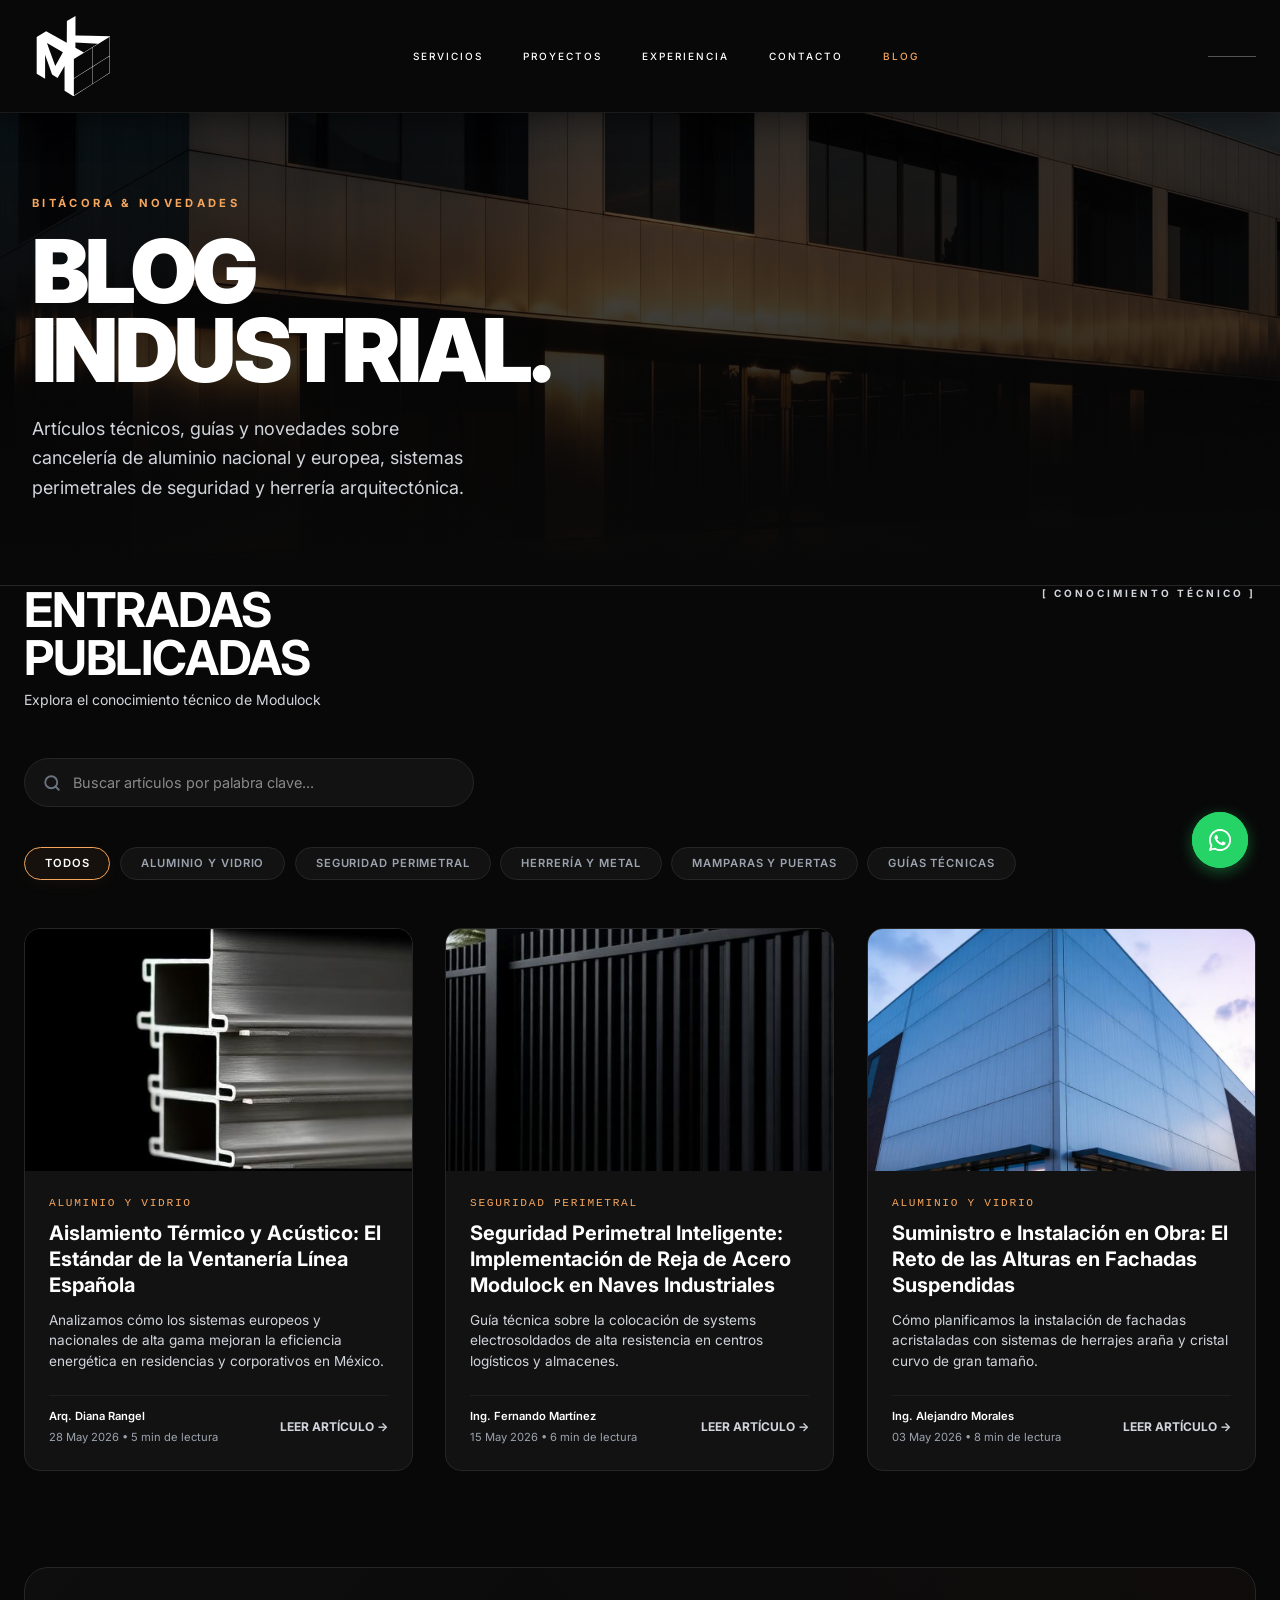
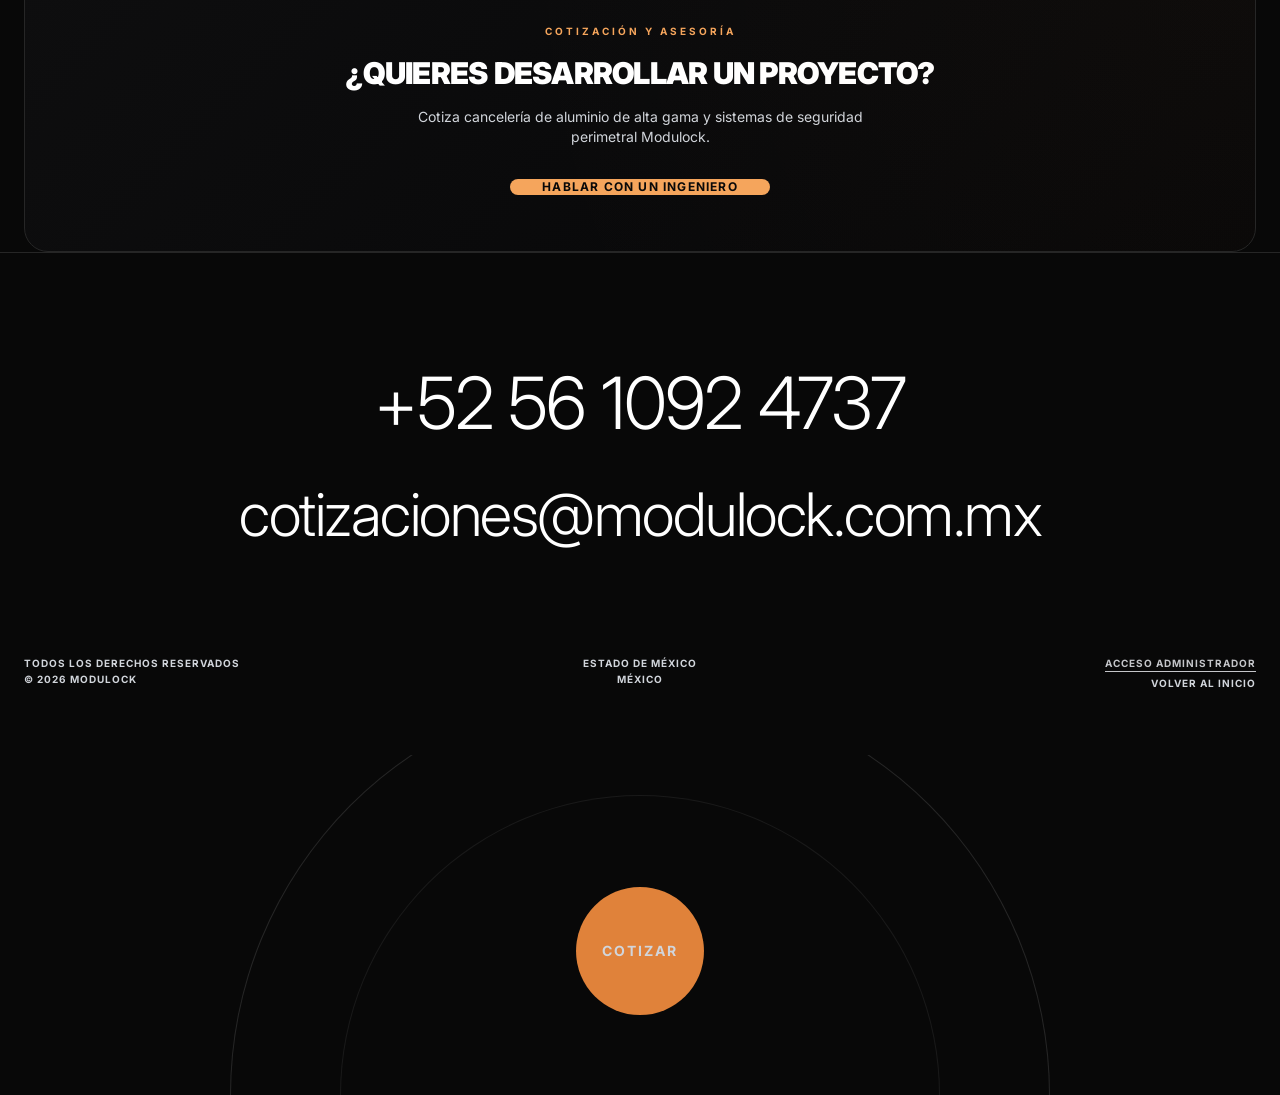
==== commit 9c71fc72: "Update canonical domain to modulock.com.mx and email to cotizaciones@modulock.com.mx" ====
--- a/blog.html
+++ b/blog.html
@@ -6,7 +6,7 @@
     <title>Blog — Modulock | Cancelería de Aluminio, Vidrio y Seguridad</title>
     <meta name="theme-color" content="#080808"/>
     <meta name="description" content="Artículos técnicos, guías y novedades sobre cancelería de aluminio nacional y europea, sistemas perimetrales de seguridad y herrería arquitectónica."/>
-    <link rel="canonical" href="https://cancelesmodulock.com.mx/blog.html" />
+    <link rel="canonical" href="https://modulock.com.mx/blog.html" />
 
     <!-- Favicons -->
     <link rel="icon" type="image/svg+xml" href="assets/favicon.svg?v=3" />
@@ -17,14 +17,14 @@
     <meta property="og:site_name" content="Modulock"/>
     <meta property="og:title" content="Blog — Modulock | Artículos y Novedades de la Cancelería"/>
     <meta property="og:description" content="Artículos técnicos, guías y novedades sobre cancelería de aluminio nacional y europea, sistemas perimetrales de seguridad y herrería arquitectónica."/>
-    <meta property="og:url" content="https://cancelesmodulock.com.mx/blog.html"/>
-    <meta property="og:image" content="https://cancelesmodulock.com.mx/assets/ML-BlancoNAranja.png"/>
+    <meta property="og:url" content="https://modulock.com.mx/blog.html"/>
+    <meta property="og:image" content="https://modulock.com.mx/assets/ML-BlancoNAranja.png"/>
 
     <!-- Twitter Card Metadata -->
     <meta name="twitter:card" content="summary_large_image"/>
     <meta name="twitter:title" content="Blog — Modulock | Artículos y Novedades de la Cancelería"/>
     <meta name="twitter:description" content="Artículos técnicos, guías y novedades sobre cancelería de aluminio nacional y europea, sistemas perimetrales de seguridad y herrería arquitectónica."/>
-    <meta name="twitter:image" content="https://cancelesmodulock.com.mx/assets/ML-BlancoNAranja.png"/>
+    <meta name="twitter:image" content="https://modulock.com.mx/assets/ML-BlancoNAranja.png"/>
 
     <!-- Structured Data JSON-LD (Local Business / Contractor) -->
     <script type="application/ld+json">
@@ -33,12 +33,12 @@
       "@type": "GeneralContractor",
       "name": "Modulock",
       "alternateName": "Grupo CAAM Modulock",
-      "description": "Fabricación e instalación de cancelería de aluminio nacional y europea, sistemas de seguridad perimetral, reja de acero Modulock, malla ciclónica, barandales de acero inoxidable y mamparas sanitarias en México.",
-      "url": "https://cancelesmodulock.com.mx/",
-      "logo": "https://cancelesmodulock.com.mx/assets/ML-BlancoNAranja.png",
-      "image": "https://cancelesmodulock.com.mx/assets/hero-bg.jpg",
+      "description": "Fabricación de cancelería de aluminio y mamparas sanitarias, e instalación de sistemas de seguridad perimetral, reja de acero Modulock y malla ciclónica en México.",
+      "url": "https://modulock.com.mx/",
+      "logo": "https://modulock.com.mx/assets/ML-BlancoNAranja.png",
+      "image": "https://modulock.com.mx/assets/hero-bg.jpg",
       "telephone": "+52-55-5880-9974",
-      "email": "contacto@cancelesmodulock.com.mx",
+      "email": "cotizaciones@modulock.com.mx",
       "address": {
         "@type": "PostalAddress",
         "streetAddress": "Cuauhtémoc 19, San Juan Atlamica",
@@ -81,13 +81,13 @@
       "@type": "Blog",
       "name": "Blog Industrial Modulock",
       "description": "Artículos técnicos, guías y novedades sobre cancelería de aluminio nacional y europea, sistemas perimetrales de seguridad y herrería arquitectónica.",
-      "url": "https://cancelesmodulock.com.mx/blog.html",
+      "url": "https://modulock.com.mx/blog.html",
       "publisher": {
         "@type": "Organization",
         "name": "Modulock",
         "logo": {
           "@type": "ImageObject",
-          "url": "https://cancelesmodulock.com.mx/assets/ML-BlancoNAranja.png"
+          "url": "https://modulock.com.mx/assets/ML-BlancoNAranja.png"
         }
       },
       "blogPost": [
@@ -95,21 +95,21 @@
           "@type": "BlogPosting",
           "headline": "Aislamiento Térmico y Acústico: El Estándar de la Ventanería Línea Española",
           "datePublished": "2026-05-28",
-          "image": "https://cancelesmodulock.com.mx/assets/service-aluminum-DfJojfyS.jpg",
+          "image": "https://modulock.com.mx/assets/service-aluminum-DfJojfyS.jpg",
           "description": "Analizamos cómo los sistemas europeos y nacionales de alta gama mejoran la eficiencia energética en residencias y corporativos en México."
         },
         {
           "@type": "BlogPosting",
           "headline": "Seguridad Perimetral Inteligente: Implementación de Reja de Acero Modulock en Naves Industriales",
           "datePublished": "2026-05-15",
-          "image": "https://cancelesmodulock.com.mx/assets/service-fencing-BTbCOTmA.jpg",
+          "image": "https://modulock.com.mx/assets/service-fencing-BTbCOTmA.jpg",
           "description": "Guía técnica sobre la colocación de sistemas electrosoldados de alta resistencia en centros logísticos y almacenes."
         },
         {
           "@type": "BlogPosting",
           "headline": "Suministro e Instalación en Obra: El Reto de las Alturas en Fachadas Suspendidas",
           "datePublished": "2026-05-03",
-          "image": "https://cancelesmodulock.com.mx/assets/project-commercial-Du_Spt2l.jpg",
+          "image": "https://modulock.com.mx/assets/project-commercial-Du_Spt2l.jpg",
           "description": "Cómo planificamos la instalación de fachadas acristaladas con sistemas de herrajes araña y cristal curvo de gran tamaño."
         }
       ]
@@ -317,7 +317,7 @@
             <div class="max-w-7xl mx-auto">
                 <div class="text-center space-y-3 scroll-reveal">
                     <a href="tel:+525610924737" class="block text-[clamp(1.5rem,7vw,4.5rem)] font-light tracking-tight hover:text-primary transition-colors break-words">+52 56 1092 4737</a>
-                    <a href="mailto:contacto@cancelesmodulock.com.mx" class="block text-[clamp(1.25rem,6vw,3.75rem)] font-light tracking-tight hover:text-primary transition-colors break-all">contacto@cancelesmodulock.com.mx</a>
+                    <a href="mailto:cotizaciones@modulock.com.mx" class="block text-[clamp(1.25rem,6vw,3.75rem)] font-light tracking-tight hover:text-primary transition-colors break-all">cotizaciones@modulock.com.mx</a>
                 </div>
                 
                 <div class="mt-16 md:mt-24 grid grid-cols-1 sm:grid-cols-2 md:grid-cols-3 gap-6 md:gap-8 text-[10px] font-bold uppercase tracking-widest scroll-reveal">
--- a/styles.css
+++ b/styles.css
@@ -1029,8 +1029,8 @@
 /* WhatsApp Floating Button */
 .whatsapp-btn-float {
     position: fixed;
-    bottom: 7rem; /* Stacked above the phone call button */
-    right: 1.5rem;
+    bottom: 2rem;
+    right: 2rem;
     width: 3.5rem;
     height: 3.5rem;
     background-color: #25d366;
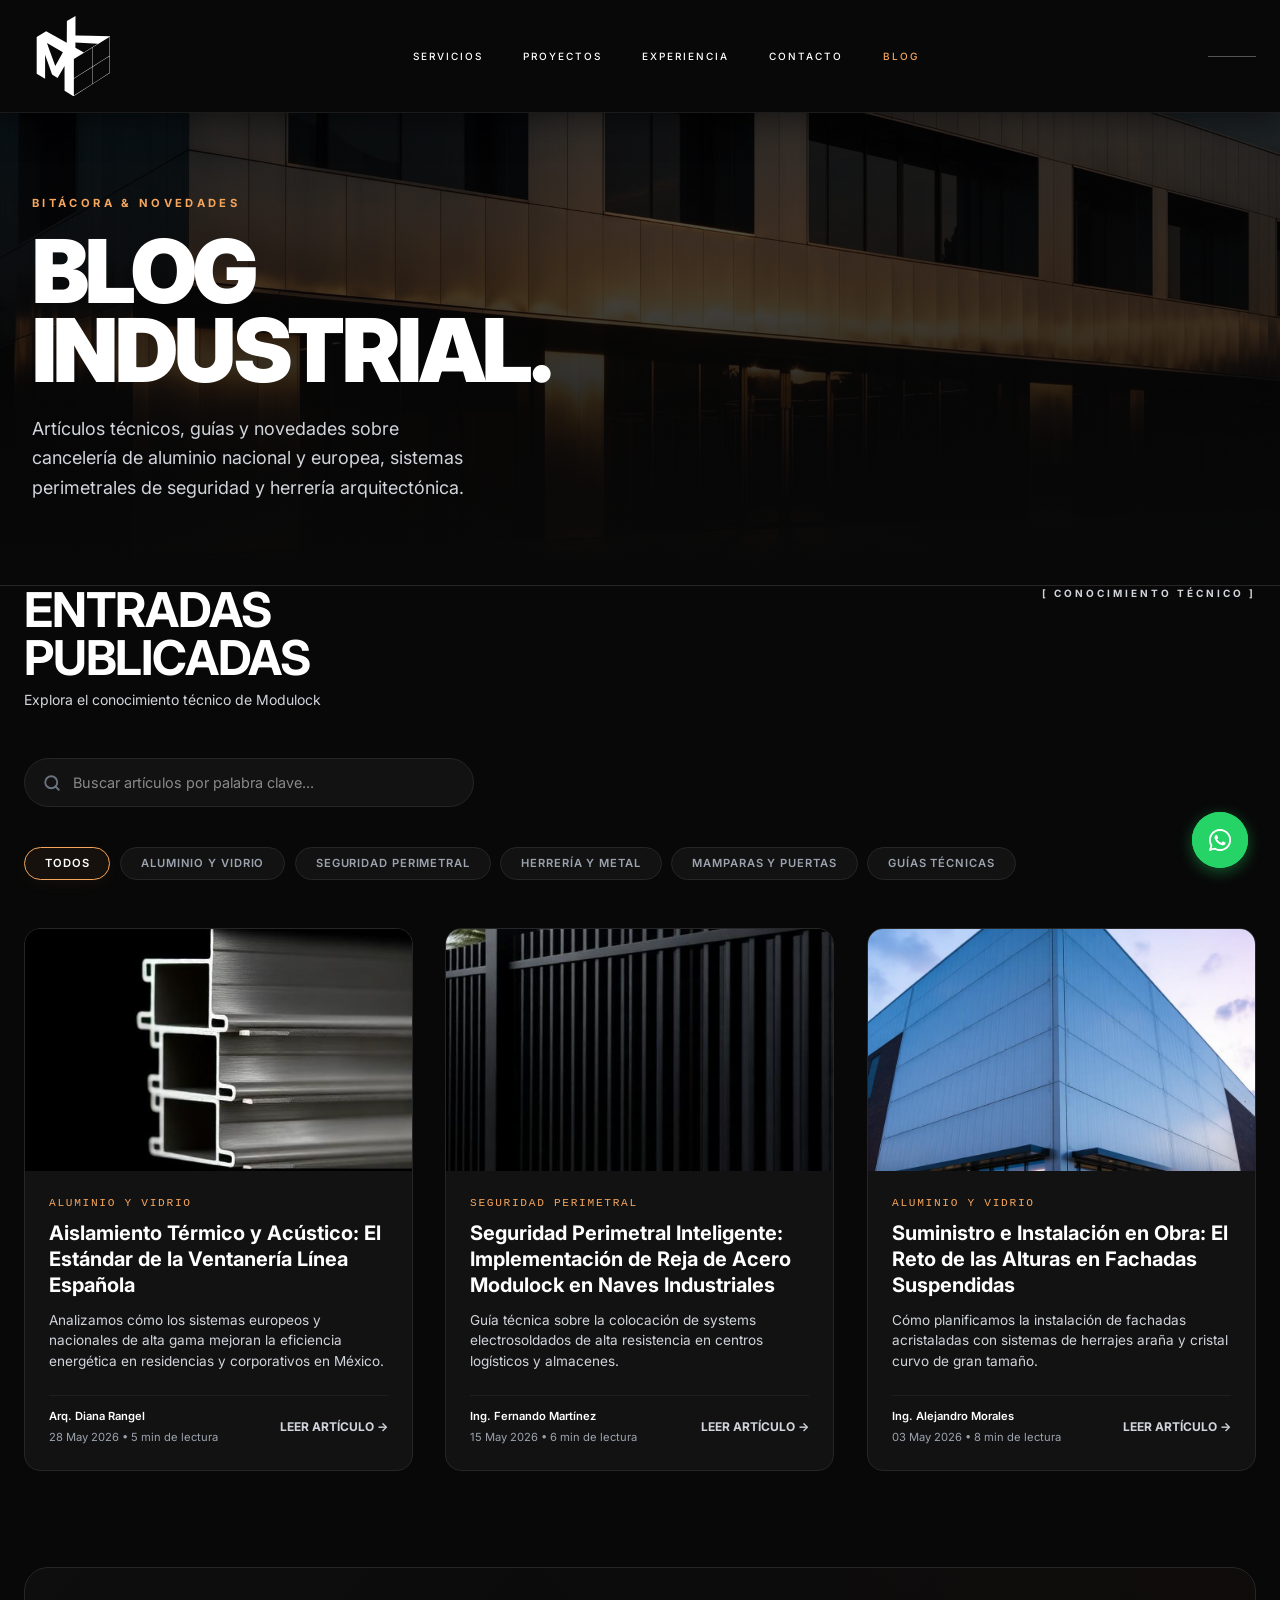
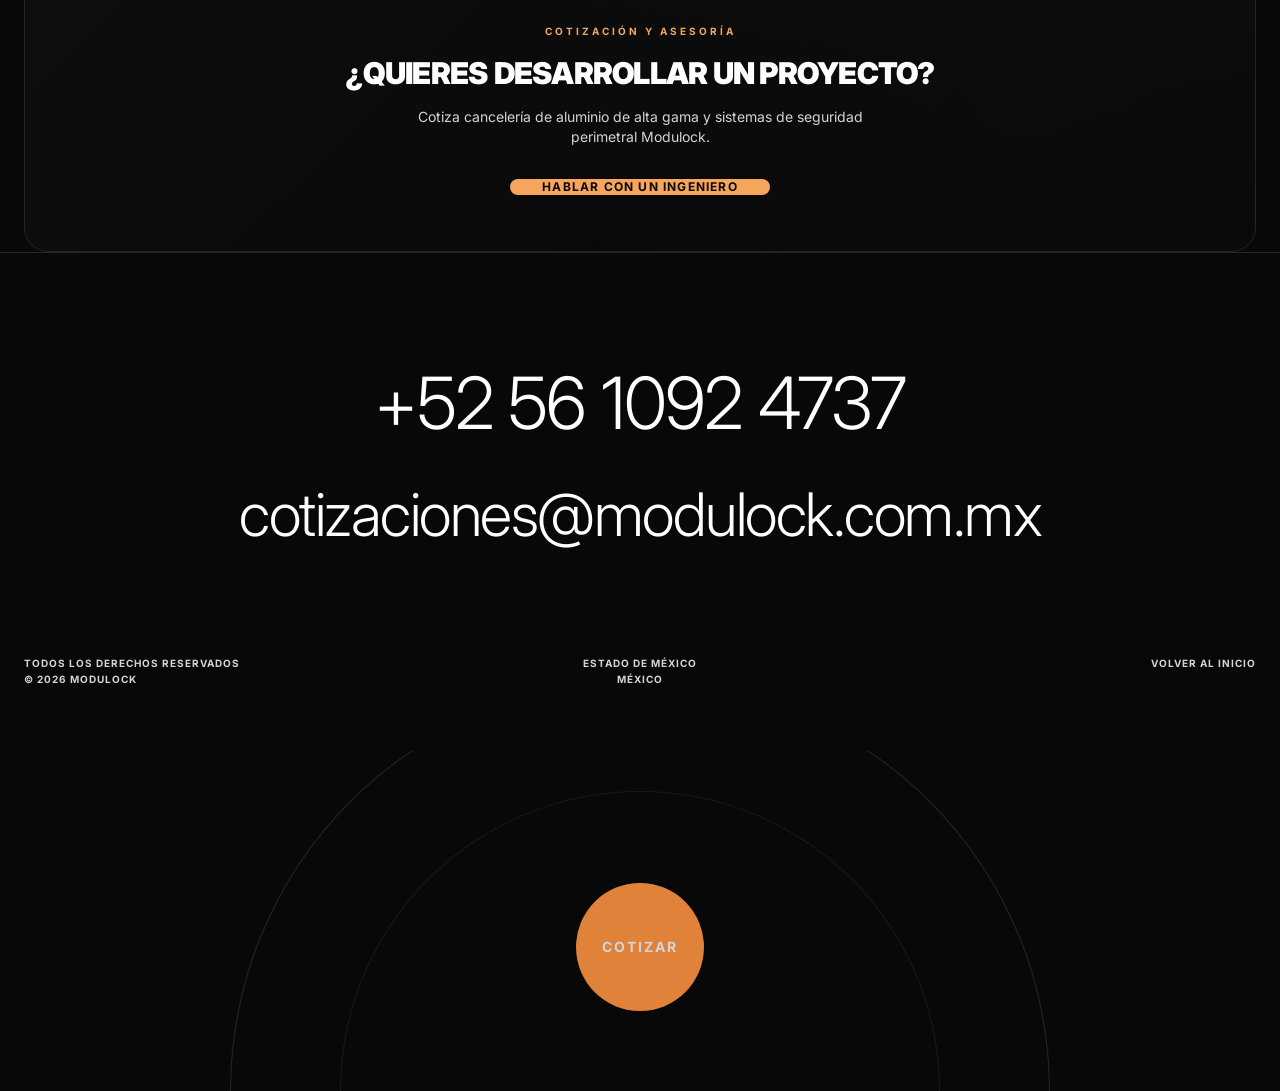
==== commit 5f971f06: "Remover enlace de Acceso Administrador del footer del blog" ====
--- a/blog.html
+++ b/blog.html
@@ -324,7 +324,6 @@
                     <div class="text-muted-foreground leading-relaxed text-center sm:text-left">Todos los derechos reservados<br/>© 2026 MODULOCK</div>
                     <div class="text-muted-foreground leading-relaxed text-center">Estado de México<br/>México</div>
                     <div class="text-muted-foreground leading-relaxed space-y-1 text-center sm:text-right">
-                        <span id="adminTrigger" class="block admin-trigger-btn mb-1">Acceso Administrador</span>
                         <a href="index.html" class="block hover:text-primary transition-colors">Volver al Inicio</a>
                     </div>
                 </div>
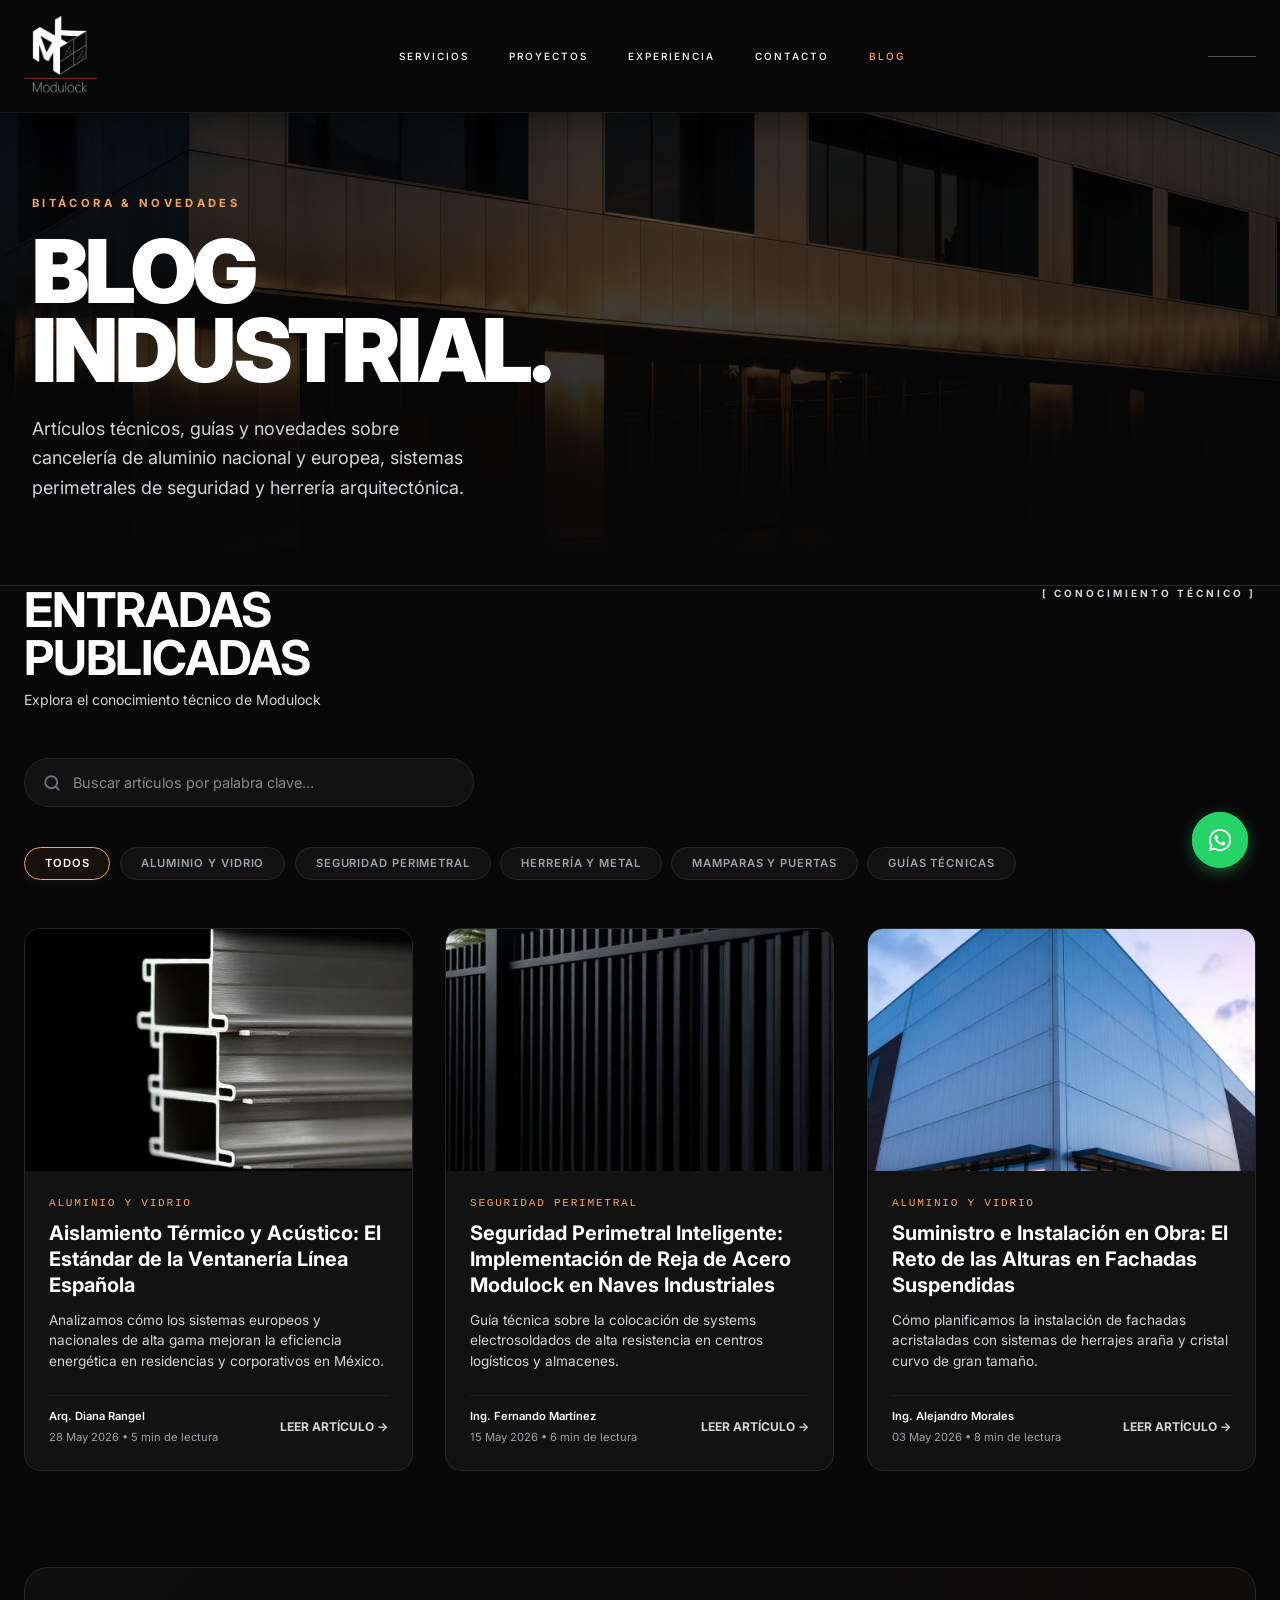
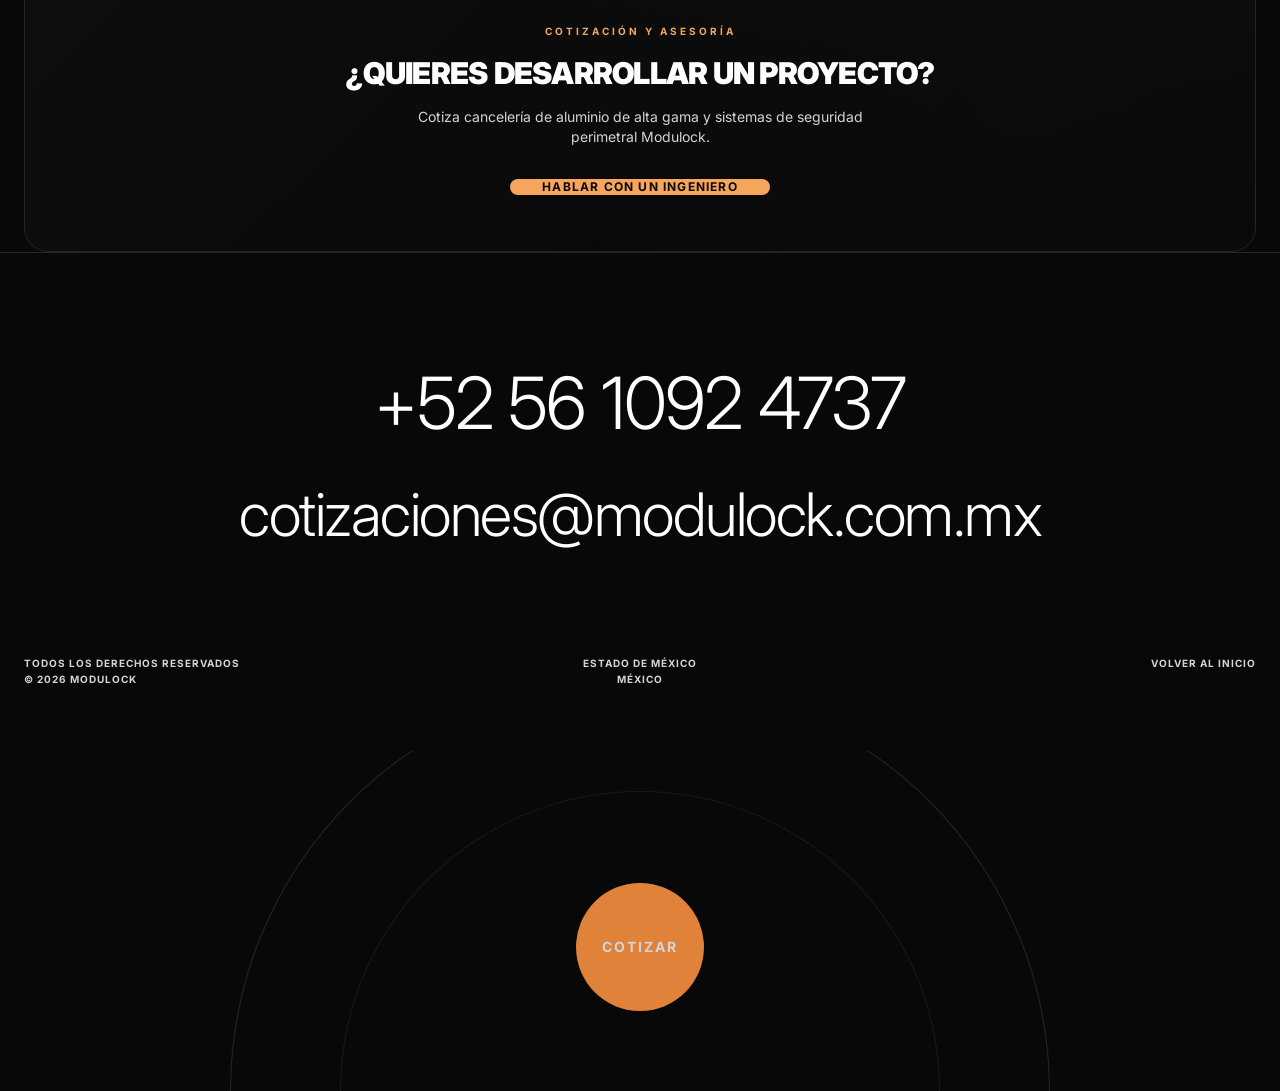
==== commit 389aee4f: "style: replace original logo with new white/orange brand logo asset and update HTML pages to load PN" ====
--- a/blog.html
+++ b/blog.html
@@ -126,7 +126,7 @@
         <!-- Navigation Header -->
         <nav class="fixed top-0 w-full z-50 px-6 py-4 flex justify-between items-center text-foreground">
             <a href="index.html" class="flex items-center gap-2">
-                <img src="assets/ML-BlancoNAranja.svg" alt="Modulock" class="logo-custom-size object-contain"/>
+                <img src="assets/ML-BlancoNAranja.png" alt="Modulock" class="logo-custom-size object-contain"/>
             </a>
             
             <div class="hidden md:flex gap-10 text-[10px] font-medium tracking-[0.2em] uppercase">
@@ -293,7 +293,7 @@
 
                     <!-- Author Block -->
                     <div class="author-block" id="articleAuthorBlock">
-                        <img src="assets/ML-BlancoNAranja.svg" id="authorAvatar" alt="Avatar de Autor" class="author-avatar" />
+                        <img src="assets/ML-BlancoNAranja.png" id="authorAvatar" alt="Avatar de Autor" class="author-avatar" />
                         <div class="author-info">
                             <h4 class="author-name" id="authorName">Nombre del Autor</h4>
                             <div class="author-role" id="authorRole">Cargo de Autor</div>
